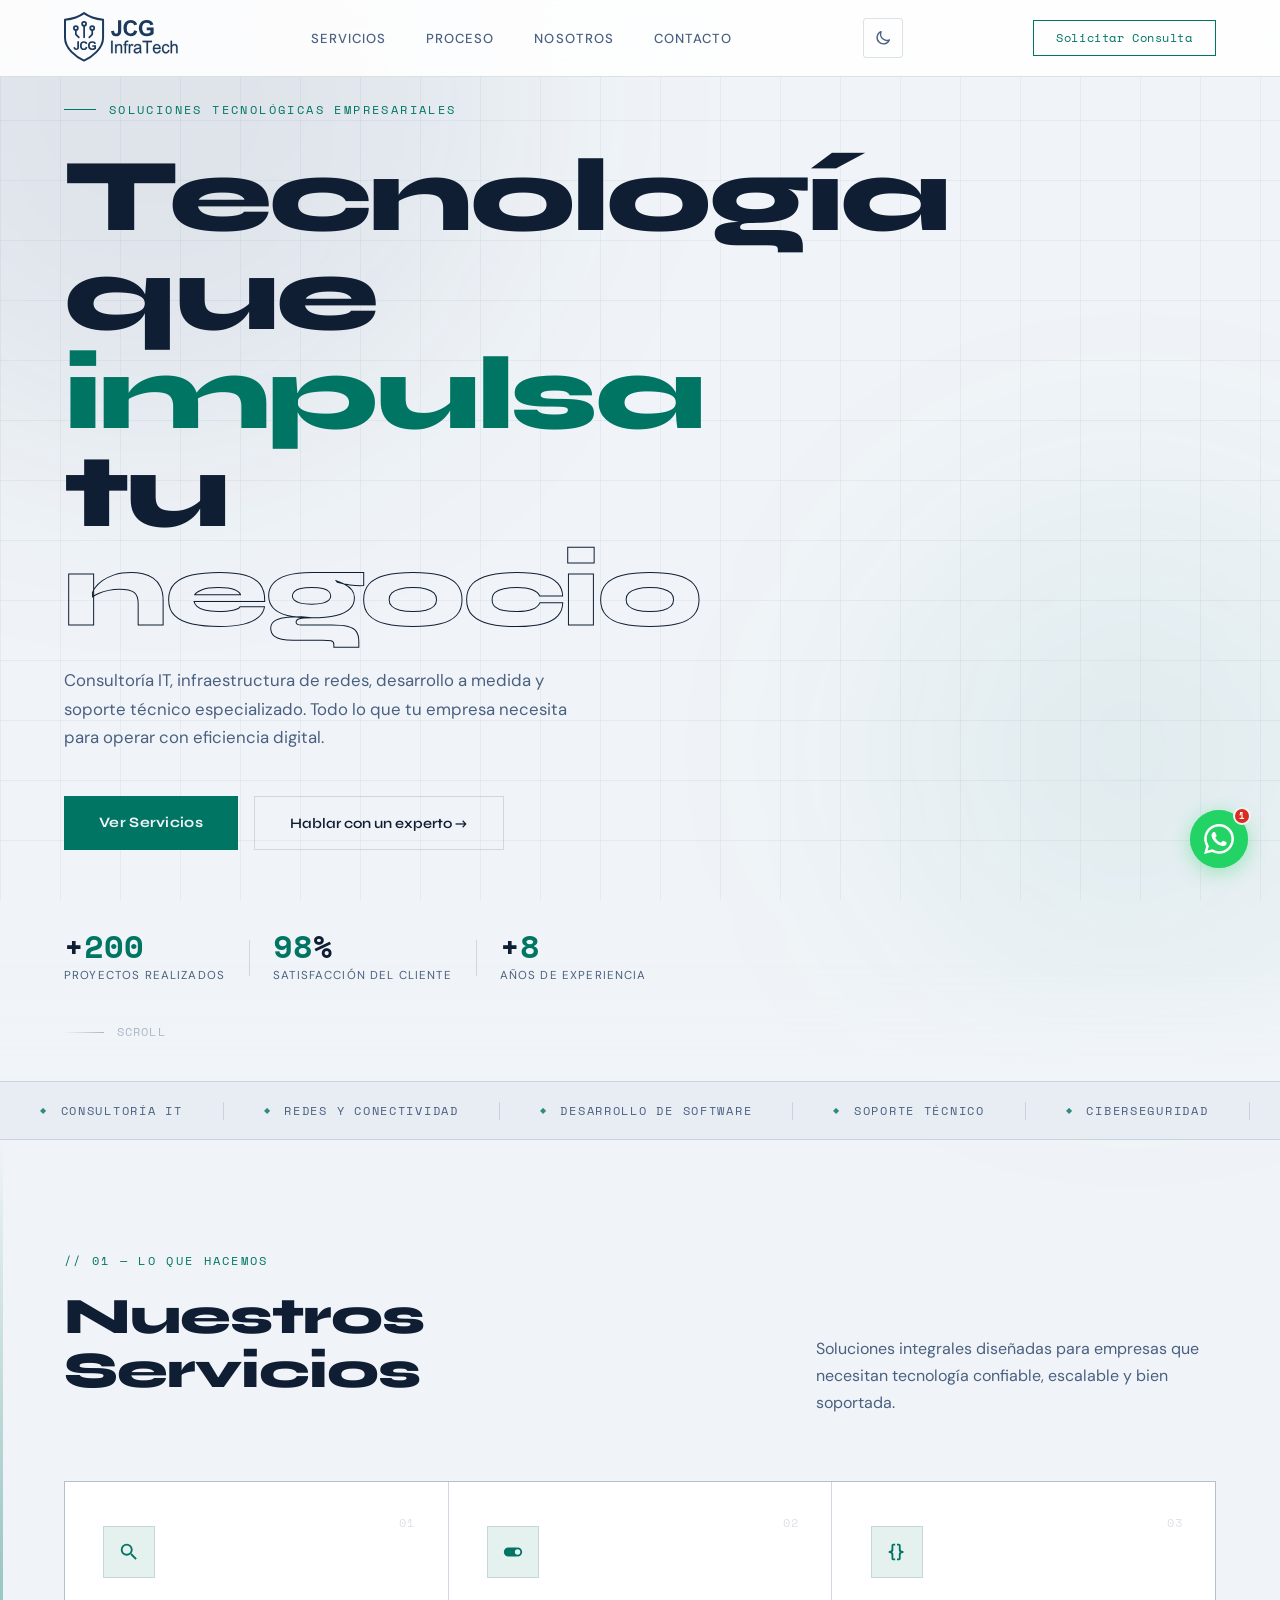
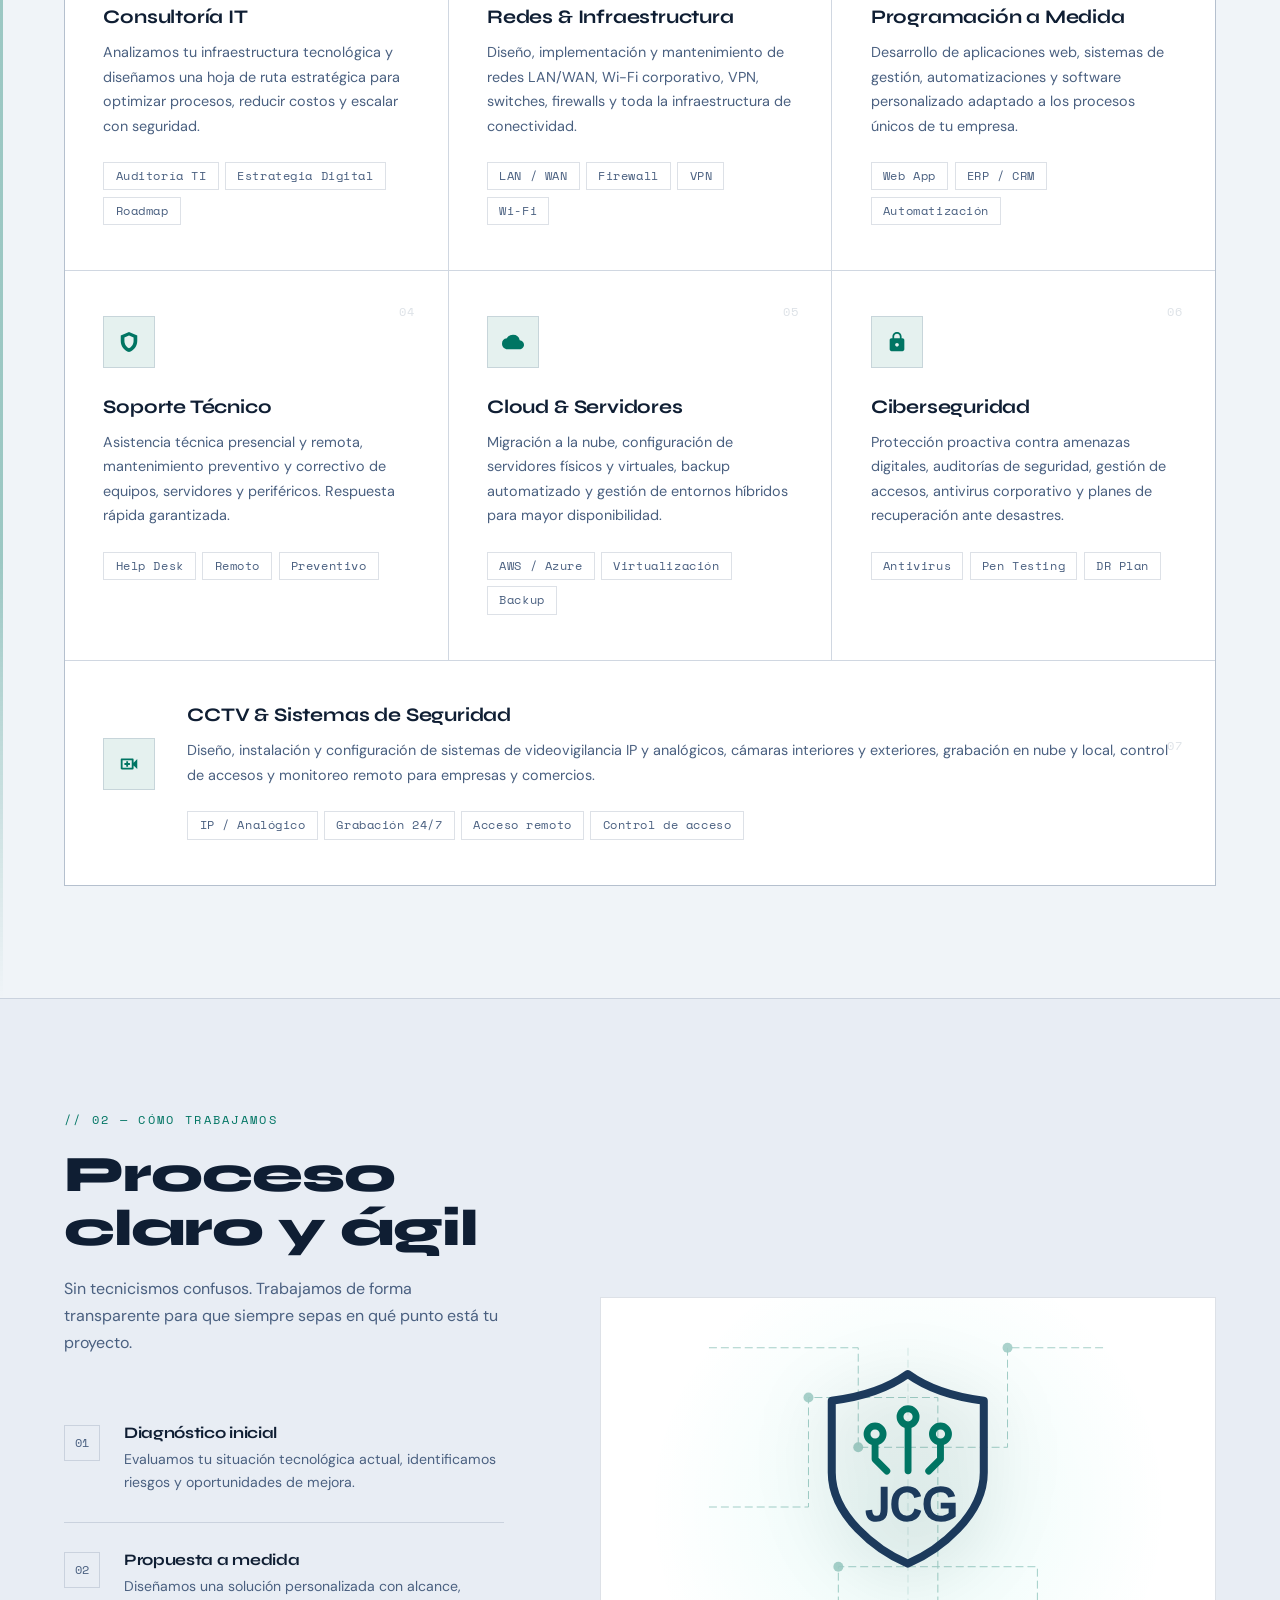
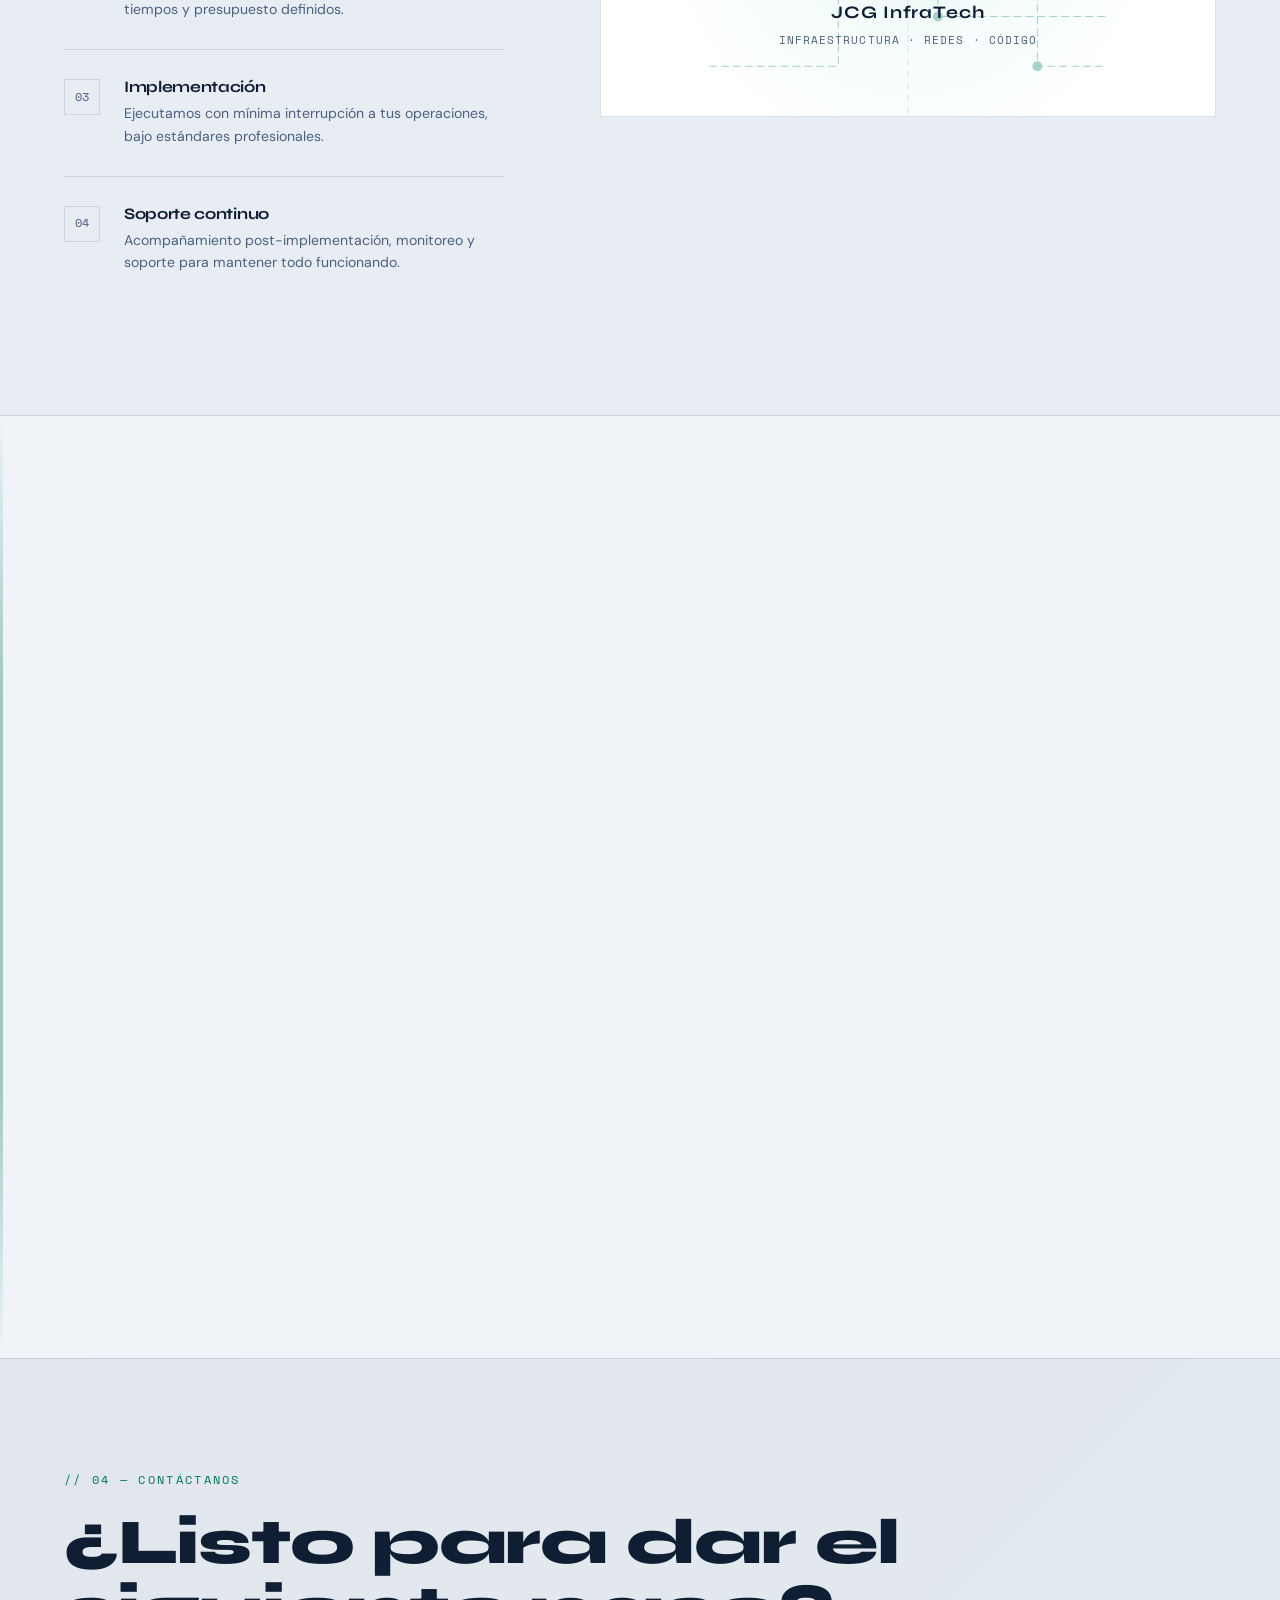
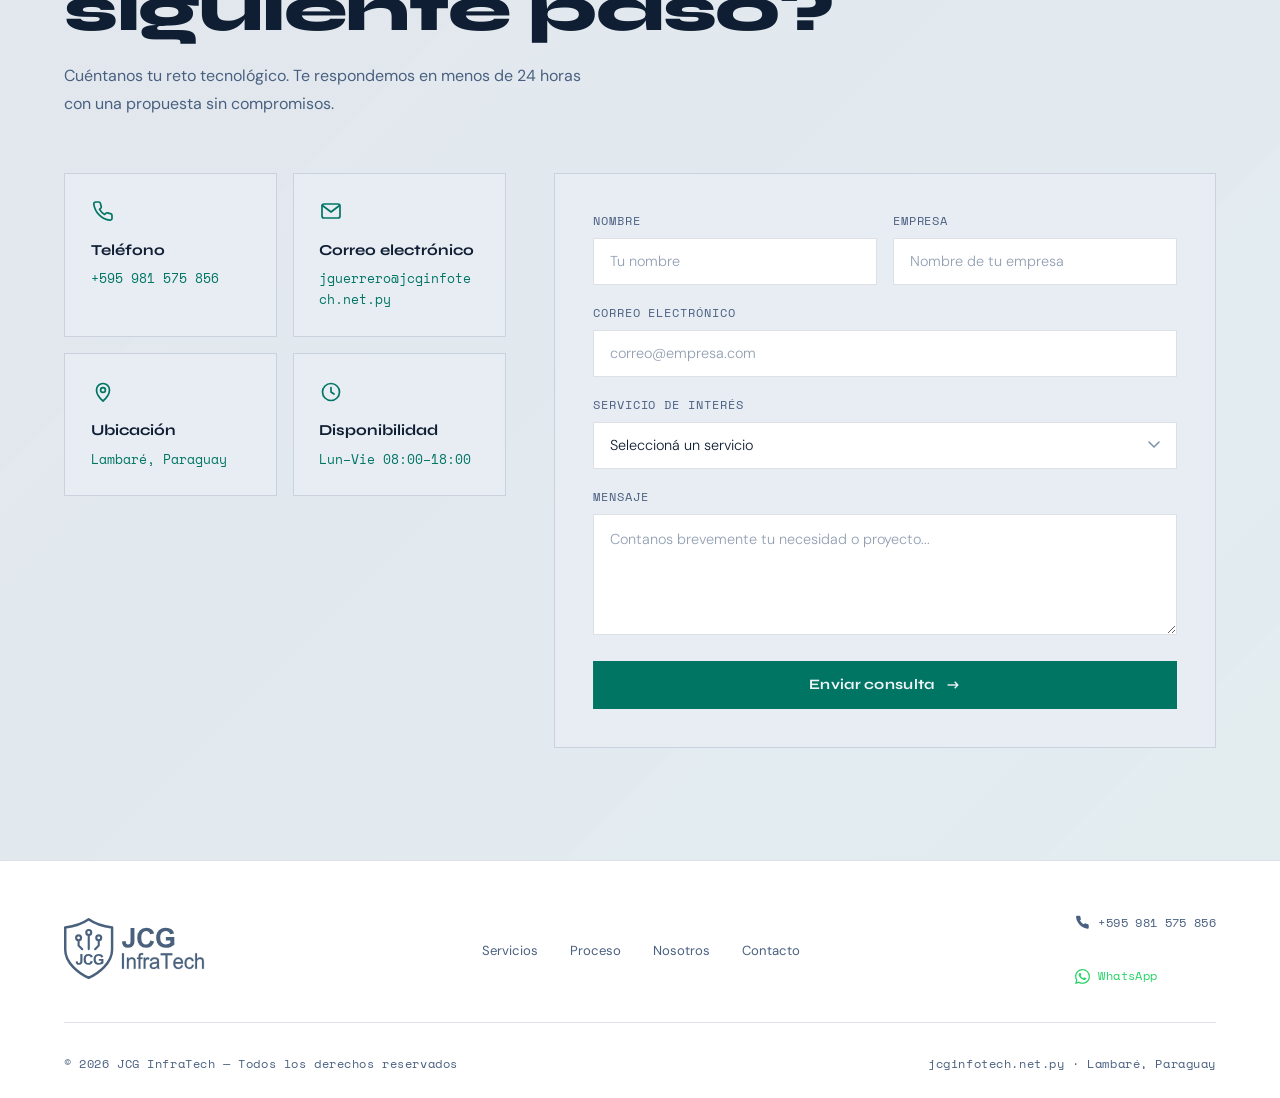
==== index.html @ b47215c8 "fix: caché de CSS/JS que dejaba íconos de contacto en negro tras el deploy - netlify.toml: CSS/JS co" ====
<!DOCTYPE html>
<html lang="es">
<head>
  <meta charset="UTF-8" />
  <meta name="viewport" content="width=device-width, initial-scale=1.0" />
  <meta name="description" content="JCG InfraTech — Consultoría IT, redes, programación y soporte técnico para empresas en Paraguay." />
  <meta name="theme-color" content="#0a1628" media="(prefers-color-scheme: dark)" />
  <meta name="theme-color" content="#f0f4f8" media="(prefers-color-scheme: light)" />
  <meta name="color-scheme" content="dark light" />

  <title>JCG InfraTech — Soluciones Tecnológicas</title>

  <!-- SEO -->
  <meta name="robots" content="index, follow" />
  <link rel="canonical" href="https://jcginfotech.net.py/" />

  <!-- Open Graph (Facebook, LinkedIn, WhatsApp) -->
  <meta property="og:type"         content="website" />
  <meta property="og:site_name"    content="JCG InfraTech" />
  <meta property="og:url"          content="https://jcginfotech.net.py/" />
  <meta property="og:title"        content="JCG InfraTech — Soluciones Tecnológicas" />
  <meta property="og:description"  content="Consultoría IT, redes, programación y soporte técnico para empresas en Paraguay." />
  <meta property="og:image"        content="https://jcginfotech.net.py/img/og-image.png?v=20261013" />
  <meta property="og:image:width"  content="1200" />
  <meta property="og:image:height" content="630" />
  <meta property="og:image:alt"    content="JCG InfraTech — Consultoría IT, redes y soporte técnico en Paraguay" />
  <meta property="og:locale"       content="es_PY" />

  <!-- Twitter Card -->
  <meta name="twitter:card"        content="summary_large_image" />
  <!-- twitter:site omitido — verificar handle real antes de agregar -->
  <meta name="twitter:title"       content="JCG InfraTech — Soluciones Tecnológicas" />
  <meta name="twitter:description" content="Consultoría IT, redes, programación y soporte técnico para empresas en Paraguay." />
  <meta name="twitter:image"       content="https://jcginfotech.net.py/img/og-image.png?v=20261013" />
  <meta name="twitter:image:alt"   content="JCG InfraTech — Consultoría IT, redes y soporte técnico en Paraguay" />

  <!-- Favicons -->
  <link rel="icon" href="img/favicon.ico?v=20261013" sizes="any" />
  <link rel="icon" type="image/png" sizes="32x32" href="img/favicon-32x32.png?v=20261013" />
  <link rel="icon" type="image/png" sizes="16x16" href="img/favicon-16x16.png?v=20261013" />
  <link rel="icon" type="image/svg+xml" href="img/favicon.svg?v=20261013" />
  <link rel="apple-touch-icon" sizes="180x180" href="img/apple-touch-icon.png?v=20261013" />
  <link rel="manifest" href="site.webmanifest?v=20261013" />

  <!-- JSON-LD Structured Data -->
  <script type="application/ld+json">
  {
    "@context": "https://schema.org",
    "@type": "LocalBusiness",
    "name": "JCG InfraTech",
    "description": "Consultoría IT, redes, programación y soporte técnico para empresas en Paraguay.",
    "url": "https://jcginfotech.net.py/",
    "logo": "https://jcginfotech.net.py/img/logo.png",
    "image": "https://jcginfotech.net.py/img/og-image.png?v=20261013",
    "telephone": "+595981575856",
    "email": "jguerrero@jcginfotech.net.py",
    "address": {
      "@type": "PostalAddress",
      "addressLocality": "Lambaré",
      "addressRegion": "Central",
      "addressCountry": "PY"
    },
    "openingHoursSpecification": {
      "@type": "OpeningHoursSpecification",
      "dayOfWeek": ["Monday","Tuesday","Wednesday","Thursday","Friday"],
      "opens": "08:00",
      "closes": "18:00"
    },
    "sameAs": [
      "https://wa.me/595981575856"
    ],
    "areaServed": {
      "@type": "Country",
      "name": "Paraguay"
    },
    "hasOfferCatalog": {
      "@type": "OfferCatalog",
      "name": "Servicios IT",
      "itemListElement": [
        {"@type": "Offer", "itemOffered": {"@type": "Service", "name": "Consultoría IT"}},
        {"@type": "Offer", "itemOffered": {"@type": "Service", "name": "Redes e Infraestructura"}},
        {"@type": "Offer", "itemOffered": {"@type": "Service", "name": "Programación a medida"}},
        {"@type": "Offer", "itemOffered": {"@type": "Service", "name": "Soporte técnico"}},
        {"@type": "Offer", "itemOffered": {"@type": "Service", "name": "Cloud y Servidores"}},
        {"@type": "Offer", "itemOffered": {"@type": "Service", "name": "Ciberseguridad"}}
      ]
    }
  }
  </script>

  <!-- Anti-flash: aplicar tema antes de renderizar -->
  <script>
    (function(){
      var d=document.documentElement,t=null;
      try{t=localStorage.getItem('jcg_theme');}catch(e){}
      d.setAttribute('data-theme',t||(window.matchMedia('(prefers-color-scheme: light)').matches?'light':'dark'));
      d.classList.add('js');
    })();
  </script>

  <!-- Google Analytics 4 -->
  <script async src="https://www.googletagmanager.com/gtag/js?id=G-E9TSNGM25P"></script>
  <script>
    window.dataLayer = window.dataLayer || [];
    function gtag(){dataLayer.push(arguments);}
    gtag('js', new Date());
    gtag('config', 'G-E9TSNGM25P');
  </script>

  <!-- Sitemap -->
  <link rel="sitemap" type="application/xml" href="/sitemap.xml" />

  <!-- Google Fonts -->
  <link rel="preconnect" href="https://fonts.googleapis.com" />
  <link rel="preconnect" href="https://fonts.gstatic.com" crossorigin />
  <!-- preload del stylesheet de fuentes para reducir render-blocking en mobile -->
  <link rel="preload" as="style"
        href="https://fonts.googleapis.com/css2?family=Space+Mono:wght@400;700&family=Syne:wght@400;600;700;800&family=DM+Sans:wght@300;400;500&display=swap" />
  <link href="https://fonts.googleapis.com/css2?family=Space+Mono:wght@400;700&family=Syne:wght@400;600;700;800&family=DM+Sans:wght@300;400;500&display=swap"
        rel="stylesheet" media="print" onload="this.media='all'" />
  <noscript>
    <link href="https://fonts.googleapis.com/css2?family=Space+Mono:wght@400;700&family=Syne:wght@400;600;700;800&family=DM+Sans:wght@300;400;500&display=swap" rel="stylesheet" />
  </noscript>

  <!-- Stylesheets (order matters) -->
  <link rel="stylesheet" href="css/variables.css?v=20261013" />
  <link rel="stylesheet" href="css/base.css?v=20261013" />
  <link rel="stylesheet" href="css/layout.css?v=20261013" />
  <link rel="stylesheet" href="css/nav.css?v=20261013" />
  <link rel="stylesheet" href="css/hero.css?v=20261013" />
  <link rel="stylesheet" href="css/sections.css?v=20261013" />
  <link rel="stylesheet" href="css/whatsapp.css?v=20261013" />
</head>
<body>

  <!-- Logo JCG InfraTech (sprite vectorial, hereda color del tema) -->
  <svg width="0" height="0" style="position:absolute" aria-hidden="true" focusable="false">
    <defs>
      <path id="jcg-shield" d="M23 70 Q105 60 155.5 23.5 Q206 60 288 70 L288 195 C288 270 211 330 155.5 354 C100 330 23 270 23 195 Z" fill="none" stroke="currentColor" stroke-width="14" stroke-linejoin="round"/>
      <g id="jcg-circuit" fill="none" stroke="currentColor" stroke-width="12" stroke-linecap="round" stroke-linejoin="round"><circle cx="156" cy="98" r="14"/><circle cx="98.5" cy="128" r="14"/><circle cx="212.5" cy="128" r="14"/><path d="M156 118 V192"/><path d="M98.5 148 V172 L119 192.5"/><path d="M212.5 148 V172 L192 192.5"/></g>
      <path id="jcg-inner" d="M108.32 220H120.39V257.98Q120.39 265.43 119.08 269.44Q117.32 274.68 112.7 277.85Q108.07 281.02 100.5 281.02Q91.62 281.02 86.83 276.05Q82.04 271.08 82 261.46L93.42 260.15Q93.62 265.31 94.93 267.44Q96.9 270.67 100.91 270.67Q104.96 270.67 106.64 268.36Q108.32 266.04 108.32 258.76ZM167.25 257.94 179 261.66Q176.3 271.49 170.02 276.26Q163.73 281.02 154.07 281.02Q142.12 281.02 134.43 272.86Q126.73 264.69 126.73 250.53Q126.73 235.55 134.47 227.26Q142.21 218.98 154.81 218.98Q165.82 218.98 172.7 225.48Q176.79 229.33 178.84 236.53L166.84 239.4Q165.78 234.73 162.4 232.03Q159.03 229.33 154.2 229.33Q147.53 229.33 143.37 234.12Q139.22 238.91 139.22 249.63Q139.22 261.01 143.31 265.84Q147.4 270.67 153.95 270.67Q158.78 270.67 162.26 267.6Q165.74 264.53 167.25 257.94ZM212.89 257.94V247.83H239V271.73Q235.19 275.42 227.97 278.22Q220.75 281.02 213.34 281.02Q203.92 281.02 196.93 277.07Q189.93 273.12 186.41 265.78Q182.89 258.43 182.89 249.8Q182.89 240.42 186.82 233.14Q190.75 225.85 198.32 221.96Q204.09 218.98 212.68 218.98Q223.86 218.98 230.14 223.66Q236.42 228.35 238.22 236.62L226.19 238.87Q224.92 234.45 221.42 231.89Q217.92 229.33 212.68 229.33Q204.74 229.33 200.06 234.37Q195.37 239.4 195.37 249.3Q195.37 259.99 200.12 265.33Q204.87 270.67 212.56 270.67Q216.37 270.67 220.19 269.17Q224.02 267.68 226.76 265.55V257.94Z" fill="currentColor"/>
      <g id="jcg-word" fill="currentColor"><path d="M392.25 73H414.38V142.63Q414.38 156.29 411.98 163.64Q408.75 173.25 400.28 179.06Q391.8 184.88 377.92 184.88Q361.63 184.88 352.85 175.76Q344.08 166.64 344 149.01L364.93 146.61Q365.31 156.06 367.71 159.96Q371.31 165.89 378.67 165.89Q386.09 165.89 389.17 161.65Q392.25 157.41 392.25 144.06ZM504.38 142.56 525.92 149.38Q520.96 167.39 509.45 176.13Q497.93 184.88 480.22 184.88Q458.31 184.88 444.2 169.91Q430.1 154.94 430.1 128.98Q430.1 101.51 444.28 86.32Q458.46 71.12 481.57 71.12Q501.75 71.12 514.36 83.05Q521.86 90.11 525.62 103.31L503.63 108.57Q501.68 100.01 495.49 95.06Q489.3 90.11 480.44 90.11Q468.21 90.11 460.6 98.89Q452.98 107.67 452.98 127.32Q452.98 148.18 460.49 157.04Q467.99 165.89 479.99 165.89Q488.85 165.89 495.23 160.26Q501.6 154.64 504.38 142.56ZM592.13 142.56V124.02H640V167.84Q633.02 174.6 619.78 179.74Q606.53 184.88 592.95 184.88Q575.7 184.88 562.86 177.64Q550.03 170.39 543.58 156.93Q537.13 143.46 537.13 127.62Q537.13 110.44 544.33 97.09Q551.53 83.73 565.42 76.6Q576 71.12 591.75 71.12Q612.24 71.12 623.76 79.72Q635.27 88.31 638.57 103.46L616.51 107.59Q614.19 99.49 607.77 94.8Q601.36 90.11 591.75 90.11Q577.2 90.11 568.61 99.34Q560.01 108.57 560.01 126.72Q560.01 146.31 568.72 156.1Q577.42 165.89 591.53 165.89Q598.51 165.89 605.52 163.15Q612.54 160.41 617.56 156.51V142.56Z"/><path d="M344 303V216.06H354.97V303ZM372.06 303V240.02H381.22V248.97Q387.84 238.6 400.34 238.6Q405.77 238.6 410.32 240.64Q414.88 242.69 417.14 246.01Q419.4 249.33 420.31 253.9Q420.87 256.86 420.87 264.27V303H410.69V264.69Q410.69 258.17 409.5 254.93Q408.32 251.7 405.29 249.77Q402.26 247.85 398.19 247.85Q391.69 247.85 386.96 252.18Q382.24 256.51 382.24 268.6V303ZM437.96 303V248.32H428.97V240.02H437.96V233.32Q437.96 226.97 439.04 223.89Q440.51 219.74 444.21 217.16Q447.92 214.58 454.59 214.58Q458.89 214.58 464.09 215.64L462.56 224.96Q459.4 224.36 456.57 224.36Q451.93 224.36 450.01 226.44Q448.08 228.51 448.08 234.21V240.02H459.79V248.32H448.08V303ZM466.65 303V240.02H475.81V249.57Q479.31 242.87 482.28 240.73Q485.25 238.6 488.82 238.6Q493.96 238.6 499.28 242.03L495.77 251.94Q492.04 249.63 488.31 249.63Q484.97 249.63 482.31 251.73Q479.65 253.84 478.52 257.57Q476.83 263.27 476.83 270.03V303ZM543.57 295.23Q537.92 300.27 532.69 302.35Q527.45 304.42 521.46 304.42Q511.56 304.42 506.24 299.35Q500.93 294.28 500.93 286.39Q500.93 281.77 502.94 277.94Q504.94 274.12 508.2 271.81Q511.45 269.49 515.52 268.31Q518.52 267.48 524.57 266.71Q536.9 265.16 542.72 263.03Q542.78 260.83 542.78 260.24Q542.78 253.72 539.9 251.05Q535.99 247.43 528.3 247.43Q521.12 247.43 517.7 250.07Q514.28 252.71 512.64 259.41L502.68 257.99Q504.04 251.29 507.15 247.16Q510.26 243.04 516.14 240.82Q522.02 238.6 529.77 238.6Q537.46 238.6 542.27 240.49Q547.08 242.39 549.34 245.27Q551.6 248.14 552.51 252.53Q553.02 255.26 553.02 262.38V276.61Q553.02 291.49 553.67 295.44Q554.32 299.38 556.24 303H545.61Q544.03 299.68 543.57 295.23ZM542.72 271.39Q537.18 273.76 526.1 275.42Q519.82 276.37 517.22 277.56Q514.62 278.74 513.2 281.03Q511.79 283.31 511.79 286.1Q511.79 290.37 514.87 293.21Q517.95 296.06 523.89 296.06Q529.77 296.06 534.35 293.36Q538.94 290.66 541.08 285.98Q542.72 282.36 542.72 275.3ZM590.24 303V226.32H562.93V216.06H628.65V226.32H601.21V303ZM678.76 282.72 689.28 284.08Q686.8 293.75 680.07 299.09Q673.34 304.42 662.87 304.42Q649.69 304.42 641.97 295.91Q634.25 287.4 634.25 272.04Q634.25 256.15 642.06 247.37Q649.86 238.6 662.31 238.6Q674.35 238.6 681.99 247.19Q689.62 255.79 689.62 271.39Q689.62 272.34 689.57 274.24H644.77Q645.34 284.62 650.37 290.13Q655.41 295.65 662.93 295.65Q668.53 295.65 672.49 292.56Q676.45 289.48 678.76 282.72ZM645.34 265.46H678.88Q678.2 257.51 675.03 253.54Q670.17 247.37 662.42 247.37Q655.41 247.37 650.63 252.29Q645.85 257.22 645.34 265.46ZM740.31 279.93 750.32 281.29Q748.68 292.15 741.92 298.29Q735.16 304.42 725.32 304.42Q712.99 304.42 705.5 295.97Q698 287.52 698 271.75Q698 261.55 701.23 253.9Q704.45 246.25 711.04 242.42Q717.63 238.6 725.38 238.6Q735.16 238.6 741.38 243.78Q747.61 248.97 749.36 258.52L739.46 260.12Q738.05 253.78 734.46 250.57Q730.86 247.37 725.77 247.37Q718.08 247.37 713.27 253.15Q708.47 258.94 708.47 271.45Q708.47 284.14 713.1 289.89Q717.74 295.65 725.21 295.65Q731.2 295.65 735.22 291.79Q739.23 287.94 740.31 279.93ZM758.08 303V216.06H768.26V247.25Q775.38 238.6 786.24 238.6Q792.92 238.6 797.84 241.35Q802.76 244.11 804.88 248.97Q807 253.84 807 263.09V303H796.82V263.09Q796.82 255.08 793.51 251.43Q790.2 247.79 784.15 247.79Q779.63 247.79 775.64 250.25Q771.65 252.71 769.95 256.92Q768.26 261.13 768.26 268.54V303Z" stroke="currentColor" stroke-width="1.2"/></g>
    </defs>
    <symbol id="jcg-logo" viewBox="8 8 810 362"><use href="#jcg-shield"/><use href="#jcg-circuit"/><use href="#jcg-inner"/><use href="#jcg-word"/></symbol>
  </svg>

  <!-- ── Background decorations ── -->
  <div class="grid-bg" aria-hidden="true"></div>
  <div class="orb orb-1" aria-hidden="true"></div>
  <div class="orb orb-2" aria-hidden="true"></div>

  <!-- ════════════════════════════════
       NAVIGATION
       ════════════════════════════════ -->
  <nav role="navigation" aria-label="Navegación principal">
    <a href="#hero" class="nav-logo" aria-label="JCG InfraTech — Inicio">
      <svg class="nav-logo__img" viewBox="8 8 810 362" role="img" aria-label="JCG InfraTech"><use href="#jcg-logo"/></svg>
    </a>

    <ul class="nav-links" id="nav-links">
      <li><a href="#servicios">Servicios</a></li>
      <li><a href="#proceso">Proceso</a></li>
      <li><a href="#nosotros">Nosotros</a></li>
      <li><a href="#contacto">Contacto</a></li>
    </ul>

    <!-- Mobile hamburger -->
    <button class="nav-toggle" aria-label="Abrir menú" aria-expanded="false" aria-controls="nav-links">
      <span></span>
      <span></span>
      <span></span>
    </button>

    <button class="theme-toggle" id="theme-toggle" type="button" aria-label="Cambiar tema">
      <svg class="theme-toggle__sun" viewBox="0 0 24 24" width="18" height="18" fill="none" stroke="currentColor" stroke-width="1.8" stroke-linecap="round" aria-hidden="true"><circle cx="12" cy="12" r="4.2"/><path d="M12 2.5v2.2M12 19.3v2.2M2.5 12h2.2M19.3 12h2.2M5.3 5.3l1.55 1.55M17.15 17.15l1.55 1.55M5.3 18.7l1.55-1.55M17.15 6.85l1.55-1.55"/></svg>
      <svg class="theme-toggle__moon" viewBox="0 0 24 24" width="18" height="18" fill="none" stroke="currentColor" stroke-width="1.8" stroke-linejoin="round" aria-hidden="true"><path d="M20.5 14.6A8.5 8.5 0 0 1 9.4 3.5a8.5 8.5 0 1 0 11.1 11.1Z"/></svg>
    </button>

    <a href="#contacto" class="nav-cta">Solicitar Consulta</a>
  </nav>

  <!-- ════════════════════════════════
       HERO
       ════════════════════════════════ -->
  <section id="hero" aria-labelledby="hero-heading">
    <p class="hero-tag">Soluciones tecnológicas empresariales</p>

    <h1 id="hero-heading" class="hero-title">
      Tecnología que<br>
      <em>impulsa</em> tu<br>
      <span class="outline">negocio</span>
    </h1>

    <p class="hero-desc">
      Consultoría IT, infraestructura de redes, desarrollo a medida y soporte técnico
      especializado. Todo lo que tu empresa necesita para operar con eficiencia digital.
    </p>

    <div class="hero-actions">
      <a href="#servicios" class="btn-primary">Ver Servicios</a>
      <a href="#contacto" class="btn-secondary">Hablar con un experto →</a>
    </div>

    <div class="hero-stats" aria-label="Estadísticas de la empresa">
      <div class="stat-item">
        <div class="stat-num">+<span>200</span></div>
        <div class="stat-label">Proyectos realizados</div>
      </div>
      <div class="stat-item">
        <div class="stat-num"><span>98</span>%</div>
        <div class="stat-label">Satisfacción del cliente</div>
      </div>
      <div class="stat-item">
        <div class="stat-num">+<span>8</span></div>
        <div class="stat-label">Años de experiencia</div>
      </div>
    </div>

    <div class="hero-scroll" aria-hidden="true">
      <div class="scroll-line"></div>
      SCROLL
    </div>
  </section>

  <!-- ════════════════════════════════
       MARQUEE — Servicios highlight
       ════════════════════════════════ -->
  <div class="marquee-wrap" aria-hidden="true">
    <div class="marquee-track">
      <span class="marquee-item">Consultoría IT</span>
      <span class="marquee-item">Redes y conectividad</span>
      <span class="marquee-item">Desarrollo de software</span>
      <span class="marquee-item">Soporte técnico</span>
      <span class="marquee-item">Ciberseguridad</span>
      <span class="marquee-item">Cloud computing</span>
      <span class="marquee-item">Mantenimiento preventivo</span>
      <span class="marquee-item">Infraestructura TI</span>
      <span class="marquee-item">CCTV &amp; Seguridad</span>
      <!-- Duplicate for seamless loop -->
      <span class="marquee-item">Consultoría IT</span>
      <span class="marquee-item">Redes y conectividad</span>
      <span class="marquee-item">Desarrollo de software</span>
      <span class="marquee-item">Soporte técnico</span>
      <span class="marquee-item">Ciberseguridad</span>
      <span class="marquee-item">Cloud computing</span>
      <span class="marquee-item">Mantenimiento preventivo</span>
      <span class="marquee-item">Infraestructura TI</span>
      <span class="marquee-item">CCTV &amp; Seguridad</span>
    </div>
  </div>

  <!-- ════════════════════════════════
       SERVICIOS
       ════════════════════════════════ -->
  <section id="servicios" aria-labelledby="servicios-heading">
    <div class="header-row fade-up">
      <div>
        <p class="section-tag">// 01 — Lo que hacemos</p>
        <h2 id="servicios-heading" class="section-title">Nuestros<br>Servicios</h2>
      </div>
      <p class="section-sub">
        Soluciones integrales diseñadas para empresas que necesitan tecnología
        confiable, escalable y bien soportada.
      </p>
    </div>

    <div class="services-grid">

      <article class="service-card fade-up">
        <span class="service-num" aria-hidden="true">01</span>
        <div class="service-icon" aria-hidden="true"><svg viewBox="0 0 24 24" fill="currentColor" width="22" height="22" class="svc-svg"><path d="M9.5 3A6.5 6.5 0 0 1 16 9.5c0 1.61-.59 3.09-1.56 4.23l.27.27h.79l5 5-1.5 1.5-5-5v-.79l-.27-.27A6.516 6.516 0 0 1 9.5 16 6.5 6.5 0 0 1 3 9.5 6.5 6.5 0 0 1 9.5 3m0 2C7 5 5 7 5 9.5S7 14 9.5 14 14 12 14 9.5 12 5 9.5 5Z"/></svg></div>
        <h3 class="service-title">Consultoría IT</h3>
        <p class="service-desc">
          Analizamos tu infraestructura tecnológica y diseñamos una hoja de ruta estratégica
          para optimizar procesos, reducir costos y escalar con seguridad.
        </p>
        <div class="service-tags">
          <span class="tag">Auditoría TI</span>
          <span class="tag">Estrategia Digital</span>
          <span class="tag">Roadmap</span>
        </div>
      </article>

      <article class="service-card fade-up">
        <span class="service-num" aria-hidden="true">02</span>
        <div class="service-icon" aria-hidden="true"><svg viewBox="0 0 24 24" fill="currentColor" width="22" height="22" class="svc-svg"><path d="M17 7H7a5 5 0 0 0-5 5 5 5 0 0 0 5 5h10a5 5 0 0 0 5-5 5 5 0 0 0-5-5m0 8a3 3 0 0 1-3-3 3 3 0 0 1 3-3 3 3 0 0 1 3 3 3 3 0 0 1-3 3Z"/></svg></div>
        <h3 class="service-title">Redes &amp; Infraestructura</h3>
        <p class="service-desc">
          Diseño, implementación y mantenimiento de redes LAN/WAN, Wi-Fi corporativo,
          VPN, switches, firewalls y toda la infraestructura de conectividad.
        </p>
        <div class="service-tags">
          <span class="tag">LAN / WAN</span>
          <span class="tag">Firewall</span>
          <span class="tag">VPN</span>
          <span class="tag">Wi-Fi</span>
        </div>
      </article>

      <article class="service-card fade-up">
        <span class="service-num" aria-hidden="true">03</span>
        <div class="service-icon" aria-hidden="true"><svg viewBox="0 0 24 24" fill="currentColor" width="22" height="22" class="svc-svg"><path d="M8 3a2 2 0 0 0-2 2v4a2 2 0 0 1-2 2H3v2h1a2 2 0 0 1 2 2v4a2 2 0 0 0 2 2h2v-2H8v-5a2 2 0 0 0-2-2 2 2 0 0 0 2-2V5h2V3H8m6 0a2 2 0 0 1 2 2v4a2 2 0 0 0 2 2h1v2h-1a2 2 0 0 0-2 2v4a2 2 0 0 1-2 2h-2v-2h2v-5a2 2 0 0 1 2-2 2 2 0 0 1-2-2V5h-2V3h2Z"/></svg></div>
        <h3 class="service-title">Programación a Medida</h3>
        <p class="service-desc">
          Desarrollo de aplicaciones web, sistemas de gestión, automatizaciones y software
          personalizado adaptado a los procesos únicos de tu empresa.
        </p>
        <div class="service-tags">
          <span class="tag">Web App</span>
          <span class="tag">ERP / CRM</span>
          <span class="tag">Automatización</span>
        </div>
      </article>

      <article class="service-card fade-up">
        <span class="service-num" aria-hidden="true">04</span>
        <div class="service-icon" aria-hidden="true"><svg viewBox="0 0 24 24" fill="currentColor" width="22" height="22" class="svc-svg"><path d="M12 1L3 5v6c0 5.55 3.84 10.74 9 12 5.16-1.26 9-6.45 9-12V5l-9-4zm0 4 5 2.18V11c0 3.5-2.33 6.79-5 7.93-2.67-1.14-5-4.43-5-7.93V7.18L12 5z"/></svg></div>
        <h3 class="service-title">Soporte Técnico</h3>
        <p class="service-desc">
          Asistencia técnica presencial y remota, mantenimiento preventivo y correctivo
          de equipos, servidores y periféricos. Respuesta rápida garantizada.
        </p>
        <div class="service-tags">
          <span class="tag">Help Desk</span>
          <span class="tag">Remoto</span>
          <span class="tag">Preventivo</span>
        </div>
      </article>

      <article class="service-card fade-up">
        <span class="service-num" aria-hidden="true">05</span>
        <div class="service-icon" aria-hidden="true"><svg viewBox="0 0 24 24" fill="currentColor" width="22" height="22" class="svc-svg"><path d="M19.35 10.04A7.49 7.49 0 0 0 12 4C9.11 4 6.6 5.64 5.35 8.04A5.994 5.994 0 0 0 0 14c0 3.31 2.69 6 6 6h13c2.76 0 5-2.24 5-5 0-2.64-2.05-4.78-4.65-4.96z"/></svg></div>
        <h3 class="service-title">Cloud &amp; Servidores</h3>
        <p class="service-desc">
          Migración a la nube, configuración de servidores físicos y virtuales, backup
          automatizado y gestión de entornos híbridos para mayor disponibilidad.
        </p>
        <div class="service-tags">
          <span class="tag">AWS / Azure</span>
          <span class="tag">Virtualización</span>
          <span class="tag">Backup</span>
        </div>
      </article>

      <article class="service-card fade-up">
        <span class="service-num" aria-hidden="true">06</span>
        <div class="service-icon" aria-hidden="true"><svg viewBox="0 0 24 24" fill="currentColor" width="22" height="22" class="svc-svg"><path d="M18 8h-1V6c0-2.76-2.24-5-5-5S7 3.24 7 6v2H6c-1.1 0-2 .9-2 2v10c0 1.1.9 2 2 2h12c1.1 0 2-.9 2-2V10c0-1.1-.9-2-2-2zm-6 9c-1.1 0-2-.9-2-2s.9-2 2-2 2 .9 2 2-.9 2-2 2zm3.1-9H8.9V6c0-1.71 1.39-3.1 3.1-3.1 1.71 0 3.1 1.39 3.1 3.1v2z"/></svg></div>
        <h3 class="service-title">Ciberseguridad</h3>
        <p class="service-desc">
          Protección proactiva contra amenazas digitales, auditorías de seguridad, gestión
          de accesos, antivirus corporativo y planes de recuperación ante desastres.
        </p>
        <div class="service-tags">
          <span class="tag">Antivirus</span>
          <span class="tag">Pen Testing</span>
          <span class="tag">DR Plan</span>
        </div>
      </article>

      <article class="service-card service-card--featured fade-up">
        <span class="service-num" aria-hidden="true">07</span>
        <div class="service-icon" aria-hidden="true">
          <svg viewBox="0 0 24 24" fill="currentColor" width="22" height="22" class="svc-svg">
            <path d="M17 10.5V7c0-.55-.45-1-1-1H4c-.55 0-1 .45-1 1v10c0 .55.45 1 1 1h12c.55 0 1-.45 1-1v-3.5l4 4v-11l-4 4zM15 16H5V8h10v8zm-6-1h2v-2h2v-2h-2V9h-2v2H7v2h2z"/>
          </svg>
        </div>
        <h3 class="service-title">CCTV &amp; Sistemas de Seguridad</h3>
        <p class="service-desc">
          Diseño, instalación y configuración de sistemas de videovigilancia IP y analógicos,
          cámaras interiores y exteriores, grabación en nube y local, control de accesos
          y monitoreo remoto para empresas y comercios.
        </p>
        <div class="service-tags">
          <span class="tag">IP / Analógico</span>
          <span class="tag">Grabación 24/7</span>
          <span class="tag">Acceso remoto</span>
          <span class="tag">Control de acceso</span>
        </div>
      </article>

    </div>
  </section>

  <!-- ════════════════════════════════
       PROCESO
       ════════════════════════════════ -->
  <section id="proceso" aria-labelledby="proceso-heading">
    <div class="inner">

      <div>
        <p class="section-tag fade-up">// 02 — Cómo trabajamos</p>
        <h2 id="proceso-heading" class="section-title fade-up">Proceso<br>claro y ágil</h2>
        <p class="section-sub section-sub--spaced fade-up">
          Sin tecnicismos confusos. Trabajamos de forma transparente para que siempre
          sepas en qué punto está tu proyecto.
        </p>

        <ol class="process-steps" aria-label="Pasos del proceso de trabajo">
          <li class="step fade-up">
            <div class="step-num" aria-hidden="true">01</div>
            <div class="step-content">
              <h3 class="step-title">Diagnóstico inicial</h3>
              <p class="step-desc">Evaluamos tu situación tecnológica actual, identificamos riesgos y oportunidades de mejora.</p>
            </div>
          </li>
          <li class="step fade-up">
            <div class="step-num" aria-hidden="true">02</div>
            <div class="step-content">
              <h3 class="step-title">Propuesta a medida</h3>
              <p class="step-desc">Diseñamos una solución personalizada con alcance, tiempos y presupuesto definidos.</p>
            </div>
          </li>
          <li class="step fade-up">
            <div class="step-num" aria-hidden="true">03</div>
            <div class="step-content">
              <h3 class="step-title">Implementación</h3>
              <p class="step-desc">Ejecutamos con mínima interrupción a tus operaciones, bajo estándares profesionales.</p>
            </div>
          </li>
          <li class="step fade-up">
            <div class="step-num" aria-hidden="true">04</div>
            <div class="step-content">
              <h3 class="step-title">Soporte continuo</h3>
              <p class="step-desc">Acompañamiento post-implementación, monitoreo y soporte para mantener todo funcionando.</p>
            </div>
          </li>
        </ol>
      </div>

      <!-- Circuit visual — logo como fondo con circuito animado -->
      <div class="process-visual fade-up" aria-hidden="true">
        <svg class="circuit-svg" viewBox="0 0 500 420" xmlns="http://www.w3.org/2000/svg">
          <path class="circuit-path" d="M50,50 H200 V150 H350 V50 H450" style="animation-delay:0s"/>
          <path class="circuit-path" d="M50,210 H150 V100 H280 V320 H450" style="animation-delay:-2s"/>
          <path class="circuit-path" d="M50,370 H180 V270 H380 V370 H450" style="animation-delay:-4s"/>
          <path class="circuit-path" d="M250,50 V420" style="animation-delay:-1s; opacity:0.4"/>
          <circle cx="200" cy="150" r="5" fill="var(--color-cyan)" opacity="0.9"/>
          <circle cx="350" cy="50"  r="5" fill="var(--color-cyan)" opacity="0.9"/>
          <circle cx="150" cy="100" r="5" fill="var(--color-cyan)" opacity="0.9"/>
          <circle cx="280" cy="320" r="5" fill="var(--color-cyan)" opacity="0.9"/>
          <circle cx="180" cy="270" r="5" fill="var(--color-cyan)" opacity="0.9"/>
          <circle cx="380" cy="370" r="5" fill="var(--color-cyan)" opacity="0.9"/>
        </svg>
        <div class="center-badge">
          <svg class="pv-mark" viewBox="6 6 299 366">
            <use href="#jcg-shield" class="pv-shield"/>
            <g class="pv-circuit" fill="none" stroke="currentColor" stroke-width="12" stroke-linecap="round" stroke-linejoin="round">
              <path pathLength="1" d="M156 118 V192"/>
              <path pathLength="1" d="M98.5 148 V172 L119 192.5"/>
              <path pathLength="1" d="M212.5 148 V172 L192 192.5"/>
              <circle pathLength="1" cx="156" cy="98" r="14"/>
              <circle pathLength="1" cx="98.5" cy="128" r="14"/>
              <circle pathLength="1" cx="212.5" cy="128" r="14"/>
            </g>
            <use href="#jcg-inner"/>
          </svg>
          <div class="center-badge-label">JCG InfraTech</div>
          <div class="center-badge-sub">Infraestructura · Redes · Código</div>
        </div>
      </div>

    </div>
  </section>

  <!-- ════════════════════════════════
       NOSOTROS / TESTIMONIOS
       ════════════════════════════════ -->
  <section id="nosotros" aria-labelledby="nosotros-heading">
    <div class="testimonios-header fade-up">
      <p class="section-tag">// 03 — Quiénes somos</p>
      <h2 id="nosotros-heading" class="section-title">Especialistas con<br>visión de negocio</h2>
      <p class="section-sub">
        En JCG InfraTech combinamos experiencia técnica profunda con comprensión del entorno
        empresarial. No solo resolvemos problemas, los anticipamos.
      </p>
    </div>

    <div class="testimonios-grid" aria-label="Testimonios de clientes">

      <blockquote class="testi-card fade-up">
        <div class="testi-client-logo">
          <img src="img/clients/ioa.svg" alt="IOA Instituto de Odontología Avanzada" />
        </div>
        <p class="testi-quote" aria-hidden="true">"</p>
        <p class="testi-text">
          JCG InfraTech realizó la asesoría y verificación de toda nuestra red de datos,
          incluyendo puntos de red, cámaras y accesos. Trabajo profesional, puntual y
          con excelente soporte posterior.
        </p>
        <footer class="testi-author">
          <div class="testi-avatar" aria-hidden="true">IOA</div>
          <div>
            <cite class="testi-name">Instituto de Odontología Avanzada</cite>
            <p class="testi-role">Redes · Asesoría · Asunción, Paraguay</p>
          </div>
        </footer>
      </blockquote>

      <blockquote class="testi-card fade-up">
        <div class="testi-client-logo">
          <img src="img/clients/trespilares.svg" alt="3 Pilares Arquitectura" />
        </div>
        <p class="testi-quote" aria-hidden="true">"</p>
        <p class="testi-text">
          Contamos con JCG para el soporte técnico y mantenimiento de nuestra
          infraestructura IT. Respuesta rápida, trato profesional y soluciones
          concretas en cada intervención.
        </p>
        <footer class="testi-author">
          <div class="testi-avatar" aria-hidden="true">3P</div>
          <div>
            <cite class="testi-name">3 Pilares Arquitectura</cite>
            <p class="testi-role">Soporte técnico · Infraestructura IT · Asunción, Paraguay</p>
          </div>
        </footer>
      </blockquote>

      <blockquote class="testi-card fade-up">
        <div class="testi-client-logo">
          <img src="img/clients/paseolagaleria.svg" alt="Paseo La Galería" />
        </div>
        <p class="testi-quote" aria-hidden="true">"</p>
        <p class="testi-text">
          Soporte técnico integral, diseño de infraestructura de redes, configuraciones de servidores, Azure, Fortinet. Trabajo profesional, con soluciones integrales y con documentación completa.
        </p>
        <footer class="testi-author">
          <div class="testi-avatar" aria-hidden="true">PLG</div>
          <div>
            <cite class="testi-name">Paseo La Galería</cite>
            <p class="testi-role">Servicio Integral IT · Centro Comercial · Asunción, Paraguay</p>
          </div>
        </footer>
      </blockquote>

    </div>

  </section>

  <!-- ════════════════════════════════
       CONTACTO
       ════════════════════════════════ -->
  <section id="contacto" aria-labelledby="contacto-heading">
    <div class="contacto-header fade-up">
      <p class="section-tag">// 04 — Contáctanos</p>
      <h2 id="contacto-heading" class="section-title">¿Listo para dar el<br>siguiente paso?</h2>
      <p class="section-sub">
        Cuéntanos tu reto tecnológico. Te respondemos en menos de 24 horas con una propuesta sin compromisos.
      </p>
    </div>

    <div class="contacto-layout">

      <!-- Info cards -->
      <div class="contact-info fade-up" aria-label="Información de contacto">
        <a class="contact-card contact-card--link" href="tel:+595981575856">
          <svg class="contact-card-icon" viewBox="0 0 24 24" width="24" height="24" fill="none" stroke="currentColor" stroke-width="1.7" stroke-linecap="round" stroke-linejoin="round" aria-hidden="true"><path d="M21 16.4v2.9a1.9 1.9 0 0 1-2.1 1.9A18.8 18.8 0 0 1 2.8 5.1 1.9 1.9 0 0 1 4.7 3h2.9a1.9 1.9 0 0 1 1.9 1.6c.1.9.4 1.8.7 2.6a1.9 1.9 0 0 1-.4 2L8.5 10.4a15.2 15.2 0 0 0 5.1 5.1l1.2-1.2a1.9 1.9 0 0 1 2-.4c.8.3 1.7.6 2.6.7a1.9 1.9 0 0 1 1.6 1.8Z"/></svg>
          <div class="contact-card-title">Teléfono</div>
          <div class="contact-card-value">+595 981 575 856</div>
        </a>
        <a class="contact-card contact-card--link" href="mailto:jguerrero@jcginfotech.net.py">
          <svg class="contact-card-icon" viewBox="0 0 24 24" width="24" height="24" fill="none" stroke="currentColor" stroke-width="1.7" stroke-linecap="round" stroke-linejoin="round" aria-hidden="true"><rect x="3" y="5" width="18" height="14" rx="2"/><path d="m3.5 6.5 8.5 6.5 8.5-6.5"/></svg>
          <div class="contact-card-title">Correo electrónico</div>
          <div class="contact-card-value">jguerrero@jcginfotech.net.py</div>
        </a>
        <div class="contact-card">
          <svg class="contact-card-icon" viewBox="0 0 24 24" width="24" height="24" fill="none" stroke="currentColor" stroke-width="1.7" stroke-linecap="round" stroke-linejoin="round" aria-hidden="true"><path d="M12 21s-6.5-5.6-6.5-11a6.5 6.5 0 0 1 13 0c0 5.4-6.5 11-6.5 11Z"/><circle cx="12" cy="10" r="2.4"/></svg>
          <div class="contact-card-title">Ubicación</div>
          <div class="contact-card-value">Lambaré, Paraguay</div>
        </div>
        <div class="contact-card">
          <svg class="contact-card-icon" viewBox="0 0 24 24" width="24" height="24" fill="none" stroke="currentColor" stroke-width="1.7" stroke-linecap="round" stroke-linejoin="round" aria-hidden="true"><circle cx="12" cy="12" r="8.5"/><path d="M12 7.5V12l3 2"/></svg>
          <div class="contact-card-title">Disponibilidad</div>
          <div class="contact-card-value">Lun–Vie 08:00–18:00</div>
        </div>
      </div>

      <!-- Formspree contact form -->
      <form
        class="contact-form fade-up"
        action="https://formspree.io/f/xreneqdl"
        method="POST"
        aria-label="Formulario de contacto"
        id="contact-form"
      >
        <div class="form-row">
          <div class="form-group">
            <label for="nombre" class="form-label">Nombre</label>
            <input
              type="text"
              id="nombre"
              name="nombre"
              class="form-input"
              placeholder="Tu nombre"
              required
              autocomplete="name"
              inputmode="text"
            />
          </div>
          <div class="form-group">
            <label for="empresa" class="form-label">Empresa</label>
            <input
              type="text"
              id="empresa"
              name="empresa"
              class="form-input"
              placeholder="Nombre de tu empresa"
              autocomplete="organization"
              inputmode="text"
            />
          </div>
        </div>

        <div class="form-group">
          <label for="email" class="form-label">Correo electrónico</label>
          <input
            type="email"
            id="email"
            name="email"
            class="form-input"
            placeholder="correo@empresa.com"
            required
            autocomplete="email"
            inputmode="email"
          />
        </div>

        <div class="form-group">
          <label for="servicio" class="form-label">Servicio de interés</label>
          <select id="servicio" name="servicio" class="form-input form-select">
            <option value="" disabled selected>Seleccioná un servicio</option>
            <option value="consultoria">Consultoría IT</option>
            <option value="redes">Redes &amp; Infraestructura</option>
            <option value="desarrollo">Programación a medida</option>
            <option value="soporte">Soporte técnico</option>
            <option value="cloud">Cloud &amp; Servidores</option>
            <option value="seguridad">Ciberseguridad</option>
            <option value="cctv">CCTV &amp; Sistemas de Seguridad</option>
            <option value="otro">Otro</option>
          </select>
        </div>

        <div class="form-group">
          <label for="mensaje" class="form-label">Mensaje</label>
          <textarea
            id="mensaje"
            name="mensaje"
            class="form-input form-textarea"
            placeholder="Contanos brevemente tu necesidad o proyecto..."
            rows="4"
            required
            inputmode="text"
          ></textarea>
        </div>

        <!-- Honeypot anti-spam (oculto) -->
        <input type="text" name="_gotcha" style="display:none" tabindex="-1" autocomplete="off" aria-hidden="true" />
        <!-- Redirect después del envío -->
        <input type="hidden" name="_next" value="https://jcginfotech.net.py/?enviado=1" />

        <button type="submit" class="form-submit">
          <span class="form-submit__text">Enviar consulta</span>
          <span class="form-submit__arrow" aria-hidden="true">→</span>
        </button>

        <!-- Mensajes de estado -->
        <p class="form-success" role="alert" aria-live="polite" hidden>
          ¡Mensaje enviado! Te contactamos en menos de 24 horas.
        </p>
        <p class="form-error" role="alert" aria-live="polite" hidden>
          No pudimos enviar tu mensaje. Revisá tu conexión e intentá de nuevo, o escribinos por WhatsApp al +595 981 575 856.
        </p>
      </form>

    </div>
  </section>

  <!-- ════════════════════════════════
       FOOTER
       ════════════════════════════════ -->
  <footer role="contentinfo">

    <!-- ── Fila superior: logo + nav + CTA ── -->
    <div class="footer-top">

      <a href="#hero" class="footer-logo" aria-label="JCG InfraTech — Volver al inicio">
        <svg class="footer-logo__img" viewBox="8 8 810 362" role="img" aria-label="JCG InfraTech"><use href="#jcg-logo"/></svg>
      </a>

      <ul class="footer-links" aria-label="Navegación del pie de página">
        <li><a href="#servicios">Servicios</a></li>
        <li><a href="#proceso">Proceso</a></li>
        <li><a href="#nosotros">Nosotros</a></li>
        <li><a href="#contacto">Contacto</a></li>
      </ul>

      <!-- CTA contacto directo -->
      <div class="footer-cta" aria-label="Contacto rápido">
        <a href="tel:+595981575856" class="footer-cta-item">
          <svg viewBox="0 0 24 24" fill="currentColor" width="15" height="15" aria-hidden="true"><path d="M22 16.92v3a2 2 0 0 1-2.18 2 19.79 19.79 0 0 1-8.63-3.07A19.5 19.5 0 0 1 4.69 12a19.79 19.79 0 0 1-3.07-8.67A2 2 0 0 1 3.6 1.27h3a2 2 0 0 1 2 1.72 12.84 12.84 0 0 0 .7 2.81 2 2 0 0 1-.45 2.11L7.91 8.91a16 16 0 0 0 6 6l.91-.91a2 2 0 0 1 2.11-.45 12.84 12.84 0 0 0 2.81.7A2 2 0 0 1 21.73 16l.27.92z"/></svg>
          +595 981 575 856
        </a>
        <a href="https://wa.me/595981575856?text=Hola%2C%20me%20interesa%20conocer%20m%C3%A1s%20sobre%20sus%20servicios%20de%20IT" target="_blank" rel="noopener noreferrer" class="footer-cta-item footer-cta-wa">
          <svg viewBox="0 0 24 24" fill="currentColor" width="15" height="15" aria-hidden="true"><path d="M17.472 14.382c-.297-.149-1.758-.867-2.03-.967-.273-.099-.471-.148-.67.15-.197.297-.767.966-.94 1.164-.173.199-.347.223-.644.075-.297-.15-1.255-.463-2.39-1.475-.883-.788-1.48-1.761-1.653-2.059-.173-.297-.018-.458.13-.606.134-.133.298-.347.446-.52.149-.174.198-.298.298-.497.099-.198.05-.371-.025-.52-.075-.149-.669-1.612-.916-2.207-.242-.579-.487-.5-.669-.51-.173-.008-.371-.01-.57-.01-.198 0-.52.074-.792.372-.272.297-1.04 1.016-1.04 2.479 0 1.462 1.065 2.875 1.213 3.074.149.198 2.096 3.2 5.077 4.487.709.306 1.262.489 1.694.625.712.227 1.36.195 1.871.118.571-.085 1.758-.719 2.006-1.413.248-.694.248-1.289.173-1.413-.074-.124-.272-.198-.57-.347m-5.421 7.403h-.004a9.87 9.87 0 0 1-5.031-1.378l-.361-.214-3.741.982.998-3.648-.235-.374a9.86 9.86 0 0 1-1.51-5.26c.001-5.45 4.436-9.884 9.888-9.884 2.64 0 5.122 1.03 6.988 2.898a9.825 9.825 0 0 1 2.893 6.994c-.003 5.45-4.437 9.884-9.885 9.884m8.413-18.297A11.815 11.815 0 0 0 12.05 0C5.495 0 .16 5.335.157 11.892c0 2.096.547 4.142 1.588 5.945L.057 24l6.305-1.654a11.882 11.882 0 0 0 5.683 1.448h.005c6.554 0 11.89-5.335 11.893-11.893a11.821 11.821 0 0 0-3.48-8.413z"/></svg>
          WhatsApp
        </a>
      </div>

    </div>

    <!-- ── Fila inferior: copyright ── -->
    <div class="footer-bottom">
      <p class="footer-copy">© 2026 JCG InfraTech — Todos los derechos reservados</p>
      <p class="footer-copy">jcginfotech.net.py · Lambaré, Paraguay</p>
    </div>

  </footer>

  <!-- JavaScript -->
  <!-- ── WhatsApp Floating Button ── -->
  <a
    class="whatsapp-float"
    href="https://wa.me/595981575856?text=Hola%2C%20me%20interesa%20conocer%20m%C3%A1s%20sobre%20sus%20servicios%20de%20IT"
    target="_blank"
    rel="noopener noreferrer"
    aria-label="Contactar por WhatsApp"
  >
    <span class="whatsapp-tooltip">¡Escribinos por WhatsApp!</span>
    <div class="whatsapp-btn" role="presentation">
      <!-- Ícono oficial de WhatsApp -->
      <svg class="whatsapp-icon" viewBox="0 0 24 24" xmlns="http://www.w3.org/2000/svg" aria-hidden="true">
        <path d="M17.472 14.382c-.297-.149-1.758-.867-2.03-.967-.273-.099-.471-.148-.67.15-.197.297-.767.966-.94 1.164-.173.199-.347.223-.644.075-.297-.15-1.255-.463-2.39-1.475-.883-.788-1.48-1.761-1.653-2.059-.173-.297-.018-.458.13-.606.134-.133.298-.347.446-.52.149-.174.198-.298.298-.497.099-.198.05-.371-.025-.52-.075-.149-.669-1.612-.916-2.207-.242-.579-.487-.5-.669-.51-.173-.008-.371-.01-.57-.01-.198 0-.52.074-.792.372-.272.297-1.04 1.016-1.04 2.479 0 1.462 1.065 2.875 1.213 3.074.149.198 2.096 3.2 5.077 4.487.709.306 1.262.489 1.694.625.712.227 1.36.195 1.871.118.571-.085 1.758-.719 2.006-1.413.248-.694.248-1.289.173-1.413-.074-.124-.272-.198-.57-.347m-5.421 7.403h-.004a9.87 9.87 0 01-5.031-1.378l-.361-.214-3.741.982.998-3.648-.235-.374a9.86 9.86 0 01-1.51-5.26c.001-5.45 4.436-9.884 9.888-9.884 2.64 0 5.122 1.03 6.988 2.898a9.825 9.825 0 012.893 6.994c-.003 5.45-4.437 9.884-9.885 9.884m8.413-18.297A11.815 11.815 0 0012.05 0C5.495 0 .16 5.335.157 11.892c0 2.096.547 4.142 1.588 5.945L.057 24l6.305-1.654a11.882 11.882 0 005.683 1.448h.005c6.554 0 11.89-5.335 11.893-11.893a11.821 11.821 0 00-3.48-8.413z"/>
      </svg>
      <span class="whatsapp-badge" aria-hidden="true">1</span>
    </div>
  </a>

  <script src="js/main.js?v=20261013" defer></script>

</body>
</html>
---- css/variables.css ----
/* ==========================================================
   variables.css — Design tokens & CSS custom properties
   JCG InfraTech
   ========================================================== */

/* ══════════════════════════════════════
   MODO OSCURO (default)
   ══════════════════════════════════════ */
:root {
  /* ── Colors ── */
  --color-black:      #0a1628;
  --color-dark:       #0f1e33;
  --color-panel:      #162440;
  --color-border:     rgba(0, 210, 180, 0.15);
  --color-border-rgb: 0, 210, 180;
  --color-cyan:       #00d2b4;
  --color-cyan-dim:   rgba(0, 210, 180, 0.12);
  --color-cyan-mid:   rgba(0, 210, 180, 0.35);
  --color-navy:       #1e3a5f;
  --color-navy-light: #2a5298;
  --color-amber:      #f5a623;
  --color-white:      #e8edf2;
  --color-muted:      #9db5cc;   /* corregido: ratio 5.1:1 ✓ WCAG AA */
  --color-card-bg:    rgba(15, 30, 51, 0.90);

  /* ── Nav backdrop ── */
  --nav-bg:           rgba(10, 22, 40, 0.85);
  --nav-mobile-bg:    rgba(10, 22, 40, 0.97);

  /* ── Orbs ── */
  --orb-1-color:      rgba(30, 58, 95, 0.5);
  --orb-2-color:      rgba(0, 210, 180, 0.06);

  /* ── Grid bg ── */
  --grid-line:        rgba(0, 210, 180, 0.04);

  /* ── Hero outline stroke ── */
  --outline-stroke:   #e8edf2;

  /* ── Logo ── */
  --color-logo:       #f2f6fa;

  /* ── Estado de error ── */
  --color-error:      #f56450;

  /* ── Typography ── */
  --font-display: 'Syne', sans-serif;
  --font-mono:    'Space Mono', monospace;
  --font-body:    'DM Sans', sans-serif;

  /* ── Font sizes (fluid) ── */
  --text-xs:   0.72rem;
  --text-sm:   0.82rem;
  --text-base: 0.9rem;
  --text-md:   1rem;
  --text-lg:   1.05rem;

  /* ── Spacing ── */
  --space-xs:  0.5rem;
  --space-sm:  1rem;
  --space-md:  1.5rem;
  --space-lg:  2.5rem;
  --space-xl:  4rem;
  --space-2xl: 7rem;

  /* ── Layout ── */
  --max-width:    1280px;
  --page-padding: 5%;

  /* ── Borders ── */
  --radius-sm: 3px;
  --radius-md: 6px;

  /* ── Transitions ── */
  --transition-fast:   0.2s ease;
  --transition-normal: 0.3s ease;
  --transition-slow:   0.5s ease;

  /* ── Z-index ── */
  --z-bg:   0;
  --z-base: 1;
  --z-nav:  100;
}

/* ══════════════════════════════════════
   MODO CLARO
   ══════════════════════════════════════ */
[data-theme="light"] {
  --color-black:      #f0f4f8;
  --color-dark:       #ffffff;
  --color-panel:      #e8edf4;
  --color-border:     rgba(30, 58, 95, 0.15);
  --color-border-rgb: 30, 58, 95;
  --color-cyan:       #007563;   /* cyan oscuro: 4.8:1+ sobre fondos claros (WCAG AA) */
  --color-cyan-dim:   rgba(0, 117, 99, 0.10);
  --color-cyan-mid:   rgba(0, 117, 99, 0.30);
  --color-navy:       #1e3a5f;
  --color-navy-light: #2a5298;
  --color-amber:      #d4870a;
  --color-white:      #0f1e33;   /* invertido: texto oscuro */
  --color-muted:      #4a6080;   /* ratio 5.4:1 sobre fondo claro ✓ */
  --color-card-bg:    rgba(240, 244, 248, 0.90);

  --nav-bg:           rgba(255, 255, 255, 0.88);
  --nav-mobile-bg:    rgba(255, 255, 255, 0.98);

  --orb-1-color:      rgba(30, 58, 95, 0.08);
  --orb-2-color:      rgba(0, 117, 99, 0.06);

  --grid-line:        rgba(30, 58, 95, 0.05);
  --outline-stroke:   #0f1e33;
  --color-logo:       #1c3a5c;
  --color-error:      #b42318;
}

/* ══════════════════════════════════════
   PREFERENCIA DEL SISTEMA (sin toggle)
   ══════════════════════════════════════ */
@media (prefers-color-scheme: light) {
  :root:not([data-theme="dark"]) {
    --color-black:      #f0f4f8;
    --color-dark:       #ffffff;
    --color-panel:      #e8edf4;
    --color-border:     rgba(30, 58, 95, 0.15);
    --color-border-rgb: 30, 58, 95;
    --color-cyan:       #007563;
    --color-cyan-dim:   rgba(0, 117, 99, 0.10);
    --color-cyan-mid:   rgba(0, 117, 99, 0.30);
    --color-white:      #0f1e33;
    --color-muted:      #4a6080;
    --color-card-bg:    rgba(240, 244, 248, 0.90);
    --nav-bg:           rgba(255, 255, 255, 0.88);
    --nav-mobile-bg:    rgba(255, 255, 255, 0.98);
    --orb-1-color:      rgba(30, 58, 95, 0.08);
    --orb-2-color:      rgba(0, 117, 99, 0.06);
    --grid-line:        rgba(30, 58, 95, 0.05);
    --outline-stroke:   #0f1e33;
    --color-logo:       #1c3a5c;
    --color-error:      #b42318;
  }
}

/* ── Transición suave al cambiar tema ── */
html.theme-transitioning,
html.theme-transitioning *,
html.theme-transitioning *::before,
html.theme-transitioning *::after {
  transition:
    background-color 0.35s ease,
    color            0.35s ease,
    border-color     0.35s ease,
    box-shadow       0.35s ease !important;
}
---- css/base.css ----
/* ==========================================================
   base.css — Reset, body & global element styles
   JCG Info Tech
   ========================================================== */

/* ── Reset ── */
*,
*::before,
*::after {
  box-sizing: border-box;
  margin: 0;
  padding: 0;
}

html {
  scroll-behavior: smooth;
  font-size: 16px;
}

body {
  background-color: var(--color-black);
  color: var(--color-white);
  font-family: var(--font-body);
  font-weight: 400;
  line-height: 1.6;
  overflow-x: hidden;
  -webkit-font-smoothing: antialiased;
  -moz-osx-font-smoothing: grayscale;
  accent-color: var(--color-cyan);
  caret-color: var(--color-cyan);
}

/* ── Superficies del navegador ── */
::selection {
  background: var(--color-cyan);
  color: var(--color-black);
}

html {
  scrollbar-color: var(--color-cyan-mid) var(--color-black);
}

/* ── Images ── */
img {
  display: block;
  max-width: 100%;
  height: auto;
}

/* ── Links ── */
a {
  color: inherit;
  text-decoration: none;
}

/* ── Lists ── */
ul,
ol {
  list-style: none;
}

/* ── Headings ── */
h1, h2, h3, h4, h5, h6 {
  font-family: var(--font-display);
  font-weight: 800;
  line-height: 1.05;
  letter-spacing: -0.02em;
}

/* ── Buttons ── */
button {
  cursor: pointer;
  border: none;
  background: none;
  font-family: inherit;
}
---- css/layout.css ----
/* ==========================================================
   layout.css — Grid backgrounds, orbs, section wrappers,
                shared utilities & animations
   JCG Info Tech
   ========================================================== */

/* ── Grid background ── */
.grid-bg {
  position: fixed;
  inset: 0;
  z-index: var(--z-bg);
  background-image:
    linear-gradient(var(--grid-line) 1px, transparent 1px),
    linear-gradient(90deg, var(--grid-line) 1px, transparent 1px);
  background-size: 60px 60px;
  pointer-events: none;
}

/* ── Glow orbs ── */
.orb {
  position: fixed;
  border-radius: 50%;
  filter: blur(120px);
  pointer-events: none;
  z-index: var(--z-bg);
}

.orb-1 {
  width: 700px;
  height: 700px;
  background: var(--orb-1-color);
  top: -250px;
  left: -200px;
}

.orb-2 {
  width: 500px;
  height: 500px;
  background: var(--orb-2-color);
  bottom: -100px;
  right: -100px;
}

/* ── Section base ── */
section {
  position: relative;
  z-index: var(--z-base);
  padding: var(--space-2xl) var(--page-padding);
}

/* ── Section header elements ── */
.section-tag {
  font-family: var(--font-mono);
  font-size: var(--text-xs);
  color: var(--color-cyan);
  letter-spacing: 0.2em;
  text-transform: uppercase;
  margin-bottom: 1.2rem;
}

.section-title {
  font-size: clamp(2rem, 4vw, 3.2rem);
  margin-bottom: 1.2rem;
}

.section-sub {
  color: var(--color-muted);
  font-size: var(--text-md);
  max-width: 520px;
  line-height: 1.7;
}

/* ── Shared buttons ── */
.btn-primary {
  display: inline-block;
  background: var(--color-cyan);
  color: var(--color-black);
  padding: 0.9rem 2.2rem;
  font-family: var(--font-display);
  font-weight: 700;
  font-size: var(--text-base);
  letter-spacing: 0.02em;
  transition: all var(--transition-normal);
  position: relative;
  overflow: hidden;
}

.btn-primary::after {
  content: '';
  position: absolute;
  inset: 0;
  background: rgba(255, 255, 255, 0.15);
  transform: translateX(-100%);
  transition: transform 0.3s;
}

.btn-primary:hover::after {
  transform: translateX(0);
}

.btn-secondary {
  display: inline-block;
  border: 1px solid var(--color-border);
  color: var(--color-white);
  padding: 0.9rem 2.2rem;
  font-family: var(--font-display);
  font-weight: 600;
  font-size: var(--text-base);
  transition: all var(--transition-normal);
  background: transparent;
}

.btn-secondary:hover {
  border-color: var(--color-cyan);
  color: var(--color-cyan);
}

/* ── Section tag centered modifier ── */
.section-tag--center {
  display: flex;
  justify-content: center;
}

/* ── Section sub bottom spacing modifier ── */
.section-sub--spaced {
  margin-bottom: 2.5rem;
}

/* ── Tag pill ── */
.tag {
  font-family: var(--font-mono);
  font-size: var(--text-xs);
  padding: 0.25rem 0.7rem;
  border: 1px solid var(--color-border);
  color: var(--color-muted);
  letter-spacing: 0.05em;
}

/* ── Scroll fade-up animation ── */
.js .fade-up {
  opacity: 0;
  transform: translateY(24px);
  transition: opacity 0.7s cubic-bezier(0.16, 1, 0.3, 1), transform 0.7s cubic-bezier(0.16, 1, 0.3, 1);
}

.js .fade-up.visible {
  opacity: 1;
  transform: none;
}

@media (prefers-reduced-motion: reduce) {
  .js .fade-up {
    opacity: 1;
    transform: none;
    transition: none;
  }

  html {
    scroll-behavior: auto;
  }
}

/* ══════════════════════════════════
   MEJORAS VISUALES — polish pass
   ══════════════════════════════════ */

/* Línea de acento lateral en secciones impares */
#servicios,
#nosotros {
  position: relative;
}

#servicios::after,
#nosotros::after {
  content: '';
  position: absolute;
  top: 0; bottom: 0; left: 0;
  width: 3px;
  background: linear-gradient(
    180deg,
    transparent 0%,
    var(--color-cyan) 30%,
    var(--color-cyan) 70%,
    transparent 100%
  );
  opacity: 0.35;
  pointer-events: none;
}

/* Focus visible para accesibilidad — teclado */
a:focus-visible,
button:focus-visible {
  outline: 2px solid var(--color-cyan);
  outline-offset: 3px;
  border-radius: 2px;
}

/* Scroll suave para todo el documento */
html {
  scroll-padding-top: 100px; /* compensa el nav fijo al hacer anchor scroll */
}
---- css/nav.css ----
/* ==========================================================
   nav.css — Navigation bar
   JCG Info Tech
   ========================================================== */

nav {
  position: fixed;
  top: 0;
  width: 100%;
  z-index: var(--z-nav);
  display: flex;
  align-items: center;
  justify-content: space-between;
  padding: 0.4rem var(--page-padding);
  background: var(--nav-bg);
  backdrop-filter: blur(20px);
  -webkit-backdrop-filter: blur(20px);
  border-bottom: 1px solid var(--color-border);
}

/* ── Logo ── */
.nav-logo {
  display: flex;
  align-items: center;
  padding: 0.35rem 0;
}

.nav-logo__img {
  display: block;
  height: 52px;
  width: auto;
  aspect-ratio: 810 / 362;
  color: var(--color-logo);
  transition: opacity var(--transition-fast);
}

.nav-logo:hover .nav-logo__img {
  opacity: 0.85;
}

/* ── Links ── */
.nav-links {
  display: flex;
  gap: 2.5rem;
}

.nav-links a {
  color: var(--color-muted);
  font-size: var(--text-sm);
  letter-spacing: 0.08em;
  text-transform: uppercase;
  transition: color var(--transition-fast);
  font-weight: 500;
}

.nav-links a:hover,
.nav-links a[aria-current] {
  color: var(--color-cyan);
}

/* ── CTA button ── */
.nav-cta {
  background: transparent;
  border: 1px solid var(--color-cyan);
  color: var(--color-cyan);
  padding: 0.5rem 1.4rem;
  font-family: var(--font-mono);
  font-size: var(--text-xs);
  transition: all var(--transition-normal);
  letter-spacing: 0.05em;
}

.nav-cta:hover {
  background: var(--color-cyan);
  color: var(--color-black);
}

/* ── Hamburger (mobile) ── */
.nav-toggle {
  display: none;
  flex-direction: column;
  gap: 5px;
  cursor: pointer;
  padding: 4px;
}

.nav-toggle span {
  display: block;
  width: 24px;
  height: 2px;
  background: var(--color-white);
  transition: all var(--transition-normal);
}

/* ── Responsive ── */
@media (max-width: 768px) {
  .nav-links {
    display: none;
    position: absolute;
    top: 100%;
    left: 0;
    width: 100%;
    flex-direction: column;
    background: var(--nav-mobile-bg);
    border-bottom: 1px solid var(--color-border);
    padding: 1.5rem var(--page-padding);
    gap: 1.5rem;
  }

  .nav-links.open {
    display: flex;
  }

  .nav-toggle {
    display: flex;
    order: 1;
    padding: 10px;
    margin-right: -10px;
  }

  .theme-toggle {
    margin-left: auto;
    margin-right: 0.5rem;
  }

  .nav-cta {
    display: none;
  }
}

@media (max-width: 768px) {
  .nav-logo__img {
    height: 42px;
  }
}

/* ── Theme toggle button ── */
.theme-toggle {
  background: transparent;
  border: 1px solid var(--color-border);
  color: var(--color-muted);
  width: 40px;
  height: 40px;
  display: flex;
  align-items: center;
  justify-content: center;
  cursor: pointer;
  transition: color var(--transition-fast), border-color var(--transition-fast);
  border-radius: var(--radius-sm);
  flex-shrink: 0;
}

.theme-toggle__moon,
[data-theme="light"] .theme-toggle__sun {
  display: none;
}

[data-theme="light"] .theme-toggle__moon {
  display: block;
}

.theme-toggle:hover {
  border-color: var(--color-cyan);
  color: var(--color-cyan);
}
---- css/hero.css ----
/* ==========================================================
   hero.css — Hero section
   JCG Info Tech
   ========================================================== */

#hero {
  position: relative;
  z-index: var(--z-base);
  min-height: 100vh;
  min-height: 100svh;
  display: flex;
  flex-direction: column;
  justify-content: center;
  padding: 100px var(--page-padding) 6rem;
}

#hero > :not(.hero-scroll) {
  position: relative;
  z-index: 1;
}

/* ── Eyebrow tag ── */
.hero-tag {
  font-family: var(--font-mono);
  font-size: 0.75rem;
  color: var(--color-cyan);
  letter-spacing: 0.2em;
  text-transform: uppercase;
  margin-bottom: 1.8rem;
  display: flex;
  align-items: center;
  gap: 0.8rem;
}

.hero-tag::before {
  content: '';
  display: block;
  width: 32px;
  height: 1px;
  background: var(--color-cyan);
}

/* ── Main heading ── */
.hero-title {
  font-size: clamp(2.25rem, 10vw, 6.5rem);
  font-weight: 800;
  line-height: 0.95;
  letter-spacing: -0.03em;
  max-width: 800px;
  margin-bottom: 1.5rem;
}

.hero-title em {
  font-style: normal;
  color: var(--color-cyan);
}

.hero-title .outline {
  -webkit-text-stroke: 1px var(--outline-stroke);
  color: transparent;
}

/* ── Description ── */
.hero-desc {
  color: var(--color-muted);
  font-size: var(--text-lg);
  max-width: 520px;
  line-height: 1.7;
  margin-bottom: 2.8rem;
}

/* ── CTA row ── */
.hero-actions {
  display: flex;
  gap: 1rem;
  flex-wrap: wrap;
}

/* ── Stats row ── */
.hero-stats {
  display: flex;
  gap: 3rem;
  margin-top: 5rem;
  flex-wrap: wrap;
}

.stat-num {
  font-family: var(--font-mono);
  font-size: 2rem;
  font-weight: 700;
  color: var(--color-white);
  line-height: 1;
}

.stat-num span {
  color: var(--color-cyan);
}

.stat-label {
  font-size: var(--text-xs);
  color: var(--color-muted);
  text-transform: uppercase;
  letter-spacing: 0.1em;
  margin-top: 0.3rem;
}

/* ── Scroll hint ── */
.hero-scroll {
  position: absolute;
  bottom: 2.5rem;
  left: var(--page-padding);
  display: flex;
  align-items: center;
  gap: 0.8rem;
  color: var(--color-muted);
  font-size: var(--text-xs);
  font-family: var(--font-mono);
  letter-spacing: 0.1em;
}

.scroll-line {
  width: 40px;
  height: 1px;
  background: linear-gradient(90deg, transparent, var(--color-muted));
  animation: scrollPulse 2s ease-in-out infinite;
}

@keyframes scrollPulse {
  0%, 100% { opacity: 0.4; }
  50%       { opacity: 1;   }
}

/* ── Responsive ── */
@media (max-width: 768px) {
  .hero-stats {
    gap: 1.5rem;
  }

  .hero-scroll {
    display: none;
  }
}

/* ══════════════════════════════════
   HERO — mejoras visuales
   ══════════════════════════════════ */

/* Gradiente sutil en la parte inferior del hero para transición suave */
#hero::after {
  content: '';
  position: absolute;
  bottom: 0; left: 0; right: 0;
  height: 120px;
  background: linear-gradient(to bottom, transparent, var(--color-black));
  pointer-events: none;
  z-index: 0;
}

/* Stats con separador mejorado */
.stat-item {
  position: relative;
}

.stat-item + .stat-item::before {
  content: '';
  position: absolute;
  left: -1.5rem;
  top: 50%;
  transform: translateY(-50%);
  height: 36px;
  width: 1px;
  background: var(--color-border);
}

/* Tag de eyebrow con animación de entrada */
.hero-tag {
  animation: fadeInLeft 0.8s ease both;
}

.hero-title {
  animation: fadeInLeft 0.8s ease 0.1s both;
}

.hero-desc {
  animation: fadeInLeft 0.8s ease 0.2s both;
}

.hero-actions {
  animation: fadeInLeft 0.8s ease 0.3s both;
}

@keyframes fadeInLeft {
  from {
    opacity: 0;
    transform: translateX(-20px);
  }
  to {
    opacity: 1;
    transform: translateX(0);
  }
}

@media (prefers-reduced-motion: reduce) {
  .hero-tag,
  .hero-title,
  .hero-desc,
  .hero-actions {
    animation: none;
  }
}
---- css/sections.css ----
/* ==========================================================
   sections.css — All page sections (marquee, servicios,
                  proceso, nosotros, contacto, footer)
   JCG Info Tech
   ========================================================== */

/* ══════════════════════════════════
   MARQUEE
   ══════════════════════════════════ */
.marquee-wrap {
  border-top: 1px solid var(--color-border);
  border-bottom: 1px solid var(--color-border);
  padding: 1.2rem 0;
  overflow: hidden;
  position: relative;
  z-index: var(--z-base);
  background: var(--color-panel);
}

.marquee-track {
  display: flex;
  animation: marquee 22s linear infinite;
  white-space: nowrap;
  width: max-content;
}

.marquee-item {
  padding: 0 2.5rem;
  font-family: var(--font-mono);
  font-size: var(--text-xs);
  color: var(--color-muted);
  letter-spacing: 0.15em;
  text-transform: uppercase;
  border-right: 1px solid var(--color-border);
  display: flex;
  align-items: center;
  gap: 0.8rem;
}

.marquee-item::before {
  content: '◆';
  color: var(--color-cyan);
  font-size: 0.5rem;
}

@keyframes marquee {
  from { transform: translateX(0); }
  to   { transform: translateX(-50%); }
}

.marquee-wrap:hover .marquee-track {
  animation-play-state: paused;
}

@media (prefers-reduced-motion: reduce) {
  .marquee-track {
    animation: none;
  }
}

/* ══════════════════════════════════
   SERVICIOS
   ══════════════════════════════════ */
#servicios .header-row {
  display: flex;
  justify-content: space-between;
  align-items: flex-end;
  margin-bottom: 4rem;
  gap: 2rem;
  flex-wrap: wrap;
}

.services-grid {
  display: grid;
  grid-template-columns: repeat(3, 1fr);
  gap: 1px;
  background: var(--color-border);
  border: 1px solid var(--color-border);
}

/* Card 07 — CCTV — spans full row width on last position */
.service-card--featured {
  grid-column: span 3;
  display: grid;
  grid-template-columns: auto 1fr;
  grid-template-rows: auto auto auto;
  column-gap: 2rem;
}

.service-card--featured .service-num {
  grid-column: 1;
  grid-row: 1;
}

.service-card--featured .service-icon {
  grid-column: 1;
  grid-row: 2;
  margin-bottom: 0;
  align-self: start;
}

.service-card--featured .service-title {
  grid-column: 2;
  grid-row: 1 / 2;
  align-self: end;
}

.service-card--featured .service-desc {
  grid-column: 2;
  grid-row: 2;
}

.service-card--featured .service-tags {
  grid-column: 2;
  grid-row: 3;
}

@media (max-width: 768px) {
  .services-grid {
    grid-template-columns: 1fr;
  }

  .service-card--featured {
    grid-column: span 1;
    display: block;
  }
}

/* ── Service card ── */
.service-card {
  background: var(--color-dark);
  padding: 2.8rem 2.4rem;
  position: relative;
  overflow: hidden;
  transition: background var(--transition-normal);
}

.service-card::before {
  content: '';
  position: absolute;
  top: 0;
  left: 0;
  width: 100%;
  height: 2px;
  background: var(--color-cyan);
  transform: scaleX(0);
  transform-origin: left;
  transition: transform 0.4s cubic-bezier(0.16, 1, 0.3, 1);
}

.service-card:hover {
  background: var(--color-panel);
}

.service-card:hover::before {
  transform: scaleX(1);
}

.service-icon {
  width: 52px;
  height: 52px;
  border: 1px solid var(--color-border);
  display: flex;
  align-items: center;
  justify-content: center;
  margin-bottom: 1.8rem;
  font-size: 1.4rem;
  background: var(--color-cyan-dim);
  transition: all var(--transition-normal);
}

.service-card:hover .service-icon {
  border-color: var(--color-cyan);
  background: rgba(0, 210, 180, 0.2);
}

.service-num {
  position: absolute;
  top: 2rem;
  right: 2rem;
  font-family: var(--font-mono);
  font-size: var(--text-xs);
  color: var(--color-border);
  letter-spacing: 0.1em;
}

.service-title {
  font-family: var(--font-display);
  font-weight: 700;
  font-size: 1.2rem;
  margin-bottom: 0.8rem;
  letter-spacing: -0.01em;
}

.service-desc {
  color: var(--color-muted);
  font-size: var(--text-base);
  line-height: 1.7;
  margin-bottom: 1.5rem;
}

.service-tags {
  display: flex;
  flex-wrap: wrap;
  gap: 0.4rem;
}

/* ══════════════════════════════════
   PROCESO
   ══════════════════════════════════ */
#proceso {
  background: var(--color-panel);
  border-top: 1px solid var(--color-border);
  border-bottom: 1px solid var(--color-border);
}

#proceso .inner {
  display: grid;
  grid-template-columns: 1fr 1.4fr;
  gap: 6rem;
  align-items: center;
}

/* ── Steps list ── */
.process-steps {
  display: flex;
  flex-direction: column;
}

.step {
  display: flex;
  gap: 1.5rem;
  padding: 1.8rem 0;
  border-bottom: 1px solid var(--color-border);
  transition: all var(--transition-fast);
}

.step:last-child {
  border-bottom: none;
}

.step:hover .step-num {
  color: var(--color-cyan);
  border-color: var(--color-cyan);
}

.step-num {
  font-family: var(--font-mono);
  font-size: var(--text-xs);
  color: var(--color-muted);
  border: 1px solid var(--color-border);
  width: 36px;
  height: 36px;
  display: flex;
  align-items: center;
  justify-content: center;
  flex-shrink: 0;
  transition: all var(--transition-normal);
}

.step-title {
  font-family: var(--font-display);
  font-weight: 700;
  font-size: var(--text-md);
  margin-bottom: 0.4rem;
}

.step-desc {
  color: var(--color-muted);
  font-size: 0.88rem;
  line-height: 1.6;
}

/* ── Circuit visual ── */
.process-visual {
  position: relative;
  height: 420px;
  border: 1px solid var(--color-border);
  background: var(--color-dark);
  display: flex;
  align-items: center;
  justify-content: center;
  overflow: hidden;
}

.process-visual::before {
  content: '';
  position: absolute;
  inset: 0;
  background: radial-gradient(circle at 50% 50%, rgba(0, 210, 180, 0.08) 0%, transparent 70%);
}

.circuit-svg {
  position: absolute;
  inset: 0;
  width: 100%;
  height: 100%;
  opacity: 0.35;
}

.circuit-path {
  stroke: var(--color-cyan);
  stroke-width: 1;
  fill: none;
  stroke-dasharray: 8 4;
  animation: dash 6s linear infinite;
}

@keyframes dash {
  to { stroke-dashoffset: -120; }
}

/* ══════════════════════════════════
   NOSOTROS / TESTIMONIOS
   ══════════════════════════════════ */
.testimonios-header {
  text-align: center;
  max-width: 700px;
  margin: 0 auto 4rem;
}

.testimonios-header .section-sub {
  margin: 0 auto;
  text-align: center;
}

.testimonios-grid {
  display: grid;
  grid-template-columns: repeat(auto-fit, minmax(300px, 1fr));
  gap: 1.5rem;
}

/* ── Testimonial card ── */
.testi-card {
  background: var(--color-panel);
  border: 1px solid var(--color-border);
  padding: 2rem 2.2rem;
  position: relative;
  transition: border-color var(--transition-normal);
}

.testi-card:hover {
  border-color: var(--color-cyan-mid);
}

.testi-quote {
  font-size: 2.5rem;
  color: var(--color-cyan);
  line-height: 1;
  font-family: var(--font-display);
  margin-bottom: 1rem;
}

.testi-text {
  color: var(--color-muted);
  font-size: 0.92rem;
  line-height: 1.7;
  margin-bottom: 1.5rem;
}

.testi-author {
  display: flex;
  align-items: center;
  gap: 0.8rem;
}

.testi-avatar {
  width: 38px;
  height: 38px;
  background: var(--color-cyan-dim);
  border: 1px solid var(--color-cyan-mid);
  display: flex;
  align-items: center;
  justify-content: center;
  font-family: var(--font-mono);
  font-size: var(--text-sm);
  color: var(--color-cyan);
  flex-shrink: 0;
}

.testi-name {
  font-family: var(--font-display);
  font-weight: 700;
  font-size: var(--text-base);
}

.testi-role {
  color: var(--color-muted);
  font-size: var(--text-xs);
}

/* ══════════════════════════════════
   CONTACTO
   ══════════════════════════════════ */
#contacto .section-title {
  font-size: clamp(2.5rem, 5vw, 4rem);
}

#contacto .section-sub {
  margin-top: 1rem;
}

/* ── Contact info cards ── */
.contact-card {
  display: block;
  background: var(--color-panel);
  border: 1px solid var(--color-border);
  padding: 1.6rem;
  min-width: 0;
  transition: border-color var(--transition-normal), transform var(--transition-normal), box-shadow var(--transition-normal);
}

.contact-card--link:hover {
  border-color: var(--color-cyan-mid);
  transform: translateY(-3px);
  box-shadow: 0 8px 30px rgba(0, 210, 180, 0.08);
}

.contact-card-icon {
  display: block;
  width: 24px;
  height: 24px;
  margin-bottom: 0.9rem;
  fill: none;
  stroke: var(--color-cyan);
  stroke-width: 1.7;
  stroke-linecap: round;
  stroke-linejoin: round;
}

.contact-card-title {
  font-family: var(--font-display);
  font-weight: 700;
  font-size: 0.95rem;
  margin-bottom: 0.4rem;
}

.contact-card-value {
  color: var(--color-cyan);
  font-family: var(--font-mono);
  font-size: var(--text-sm);
  overflow-wrap: anywhere;
}

/* ══════════════════════════════════
   FOOTER
   ══════════════════════════════════ */
body > footer {
  position: relative;
  z-index: var(--z-base);
  border-top: 1px solid var(--color-border);
  background: var(--color-dark);
  padding: 2.5rem var(--page-padding) 1.5rem;
}

/* ── Fila superior ── */
.footer-top {
  display: flex;
  justify-content: space-between;
  align-items: center;
  flex-wrap: wrap;
  gap: 2rem;
  margin-bottom: 2rem;
  padding-bottom: 1.5rem;
  border-bottom: 1px solid var(--color-border);
}

.footer-logo {
  display: block;
}

.footer-logo__img {
  display: block;
  height: 64px;
  width: auto;
  aspect-ratio: 810 / 362;
  color: var(--color-logo);
  opacity: 0.8;
  transition: opacity var(--transition-fast);
}

.footer-logo:hover .footer-logo__img {
  opacity: 1;
}

.footer-links {
  display: flex;
  gap: 2rem;
  flex-wrap: wrap;
}

.footer-links a {
  color: var(--color-muted);
  font-size: var(--text-sm);
  transition: color var(--transition-fast);
}

.footer-links a:hover {
  color: var(--color-cyan);
}

/* ── CTA contacto directo ── */
.footer-cta {
  display: flex;
  flex-direction: column;
  gap: 0.6rem;
}

.footer-cta-item {
  display: flex;
  align-items: center;
  gap: 0.55rem;
  font-family: var(--font-mono);
  font-size: var(--text-xs);
  color: var(--color-muted);
  text-decoration: none;
  letter-spacing: 0.03em;
  transition: color var(--transition-fast);
  min-height: 44px;            /* touch target */
  padding: 0.5rem 0;
}

.footer-cta-item:hover {
  color: var(--color-cyan);
}

.footer-cta-wa {
  color: #25d366;
}

.footer-cta-wa:hover {
  color: #1da851;
}

/* ── Fila inferior ── */
.footer-bottom {
  display: flex;
  justify-content: space-between;
  align-items: center;
  flex-wrap: wrap;
  gap: 0.5rem;
}

.footer-copy {
  color: var(--color-muted);
  font-family: var(--font-mono);
  font-size: var(--text-xs);
  letter-spacing: 0.05em;
}

/* ══════════════════════════════════
   RESPONSIVE
   ══════════════════════════════════ */
@media (max-width: 960px) {
  #proceso .inner {
    grid-template-columns: 1fr;
    gap: 3rem;
  }

  .process-visual {
    height: 280px;
  }
}

@media (max-width: 768px) {
  .footer-top {
    flex-direction: column;
    align-items: flex-start;
    gap: 1.5rem;
  }

  .footer-bottom {
    flex-direction: column;
    align-items: flex-start;
  }

  .hero-stats {
    gap: 1.5rem;
  }
}

/* ══════════════════════════════════
   CONTACTO — Layout
   ══════════════════════════════════ */
#contacto {
  background: linear-gradient(135deg, rgba(30, 58, 95, 0.3) 0%, rgba(0, 210, 180, 0.04) 100%);
  border-top: 1px solid var(--color-border);
}

[data-theme="light"] #contacto {
  background: linear-gradient(135deg, rgba(30, 58, 95, 0.07) 0%, rgba(0, 117, 99, 0.05) 100%);
}

.contacto-header {
  margin-bottom: 3.5rem;
}

.contacto-layout {
  display: grid;
  grid-template-columns: 1fr 1.5fr;
  gap: 3rem;
  align-items: start;
}

/* ── Info cards column ── */
.contact-info {
  display: grid;
  grid-template-columns: 1fr 1fr;
  gap: 1rem;
}

/* ══════════════════════════════════
   FORMULARIO DE CONTACTO
   ══════════════════════════════════ */
.contact-form {
  background: var(--color-panel);
  border: 1px solid var(--color-border);
  padding: 2.4rem;
  display: flex;
  flex-direction: column;
  gap: 1.2rem;
}

.form-row {
  display: grid;
  grid-template-columns: 1fr 1fr;
  gap: 1rem;
}

.form-group {
  display: flex;
  flex-direction: column;
  gap: 0.45rem;
}

.form-label {
  font-family: var(--font-mono);
  font-size: var(--text-xs);
  color: var(--color-muted);
  letter-spacing: 0.08em;
  text-transform: uppercase;
}

.form-input {
  background: var(--color-dark);
  border: 1px solid var(--color-border);
  color: var(--color-white);
  font-family: var(--font-body);
  font-size: var(--text-base);
  font-weight: 300;
  padding: 0.85rem 1rem;       /* 44px táctil mínimo */
  min-height: 44px;
  outline: none;
  transition: border-color var(--transition-fast), box-shadow var(--transition-fast);
  border-radius: 0;
  width: 100%;
  appearance: none;
  -webkit-appearance: none;
}

.form-input::placeholder {
  color: var(--color-muted);
  opacity: 0.6;
}

.form-input:focus {
  border-color: var(--color-cyan);
  box-shadow: 0 0 0 3px var(--color-cyan-dim);
}

.form-input:invalid:not(:placeholder-shown) {
  border-color: rgba(245, 100, 80, 0.5);
}

.form-select {
  cursor: pointer;
  background-image: url("data:image/svg+xml,%3Csvg xmlns='http://www.w3.org/2000/svg' width='12' height='8' viewBox='0 0 12 8'%3E%3Cpath d='M1 1l5 5 5-5' stroke='%237a90a8' stroke-width='1.5' fill='none' stroke-linecap='round'/%3E%3C/svg%3E");
  background-repeat: no-repeat;
  background-position: right 1rem center;
  padding-right: 2.5rem;
}

.form-select option {
  background: var(--color-dark);
  color: var(--color-white);
}

.form-textarea {
  resize: vertical;
  min-height: 110px;
  line-height: 1.6;
}

/* ── Submit button ── */
.form-submit {
  display: flex;
  align-items: center;
  justify-content: center;
  min-height: 48px;             /* área táctil generosa */
  gap: 0.8rem;
  background: var(--color-cyan);
  color: var(--color-black);
  border: none;
  padding: 0.95rem 2rem;
  font-family: var(--font-display);
  font-weight: 700;
  font-size: var(--text-base);
  letter-spacing: 0.02em;
  cursor: pointer;
  transition: all var(--transition-normal);
  position: relative;
  overflow: hidden;
  margin-top: 0.4rem;
}

.form-submit::after {
  content: '';
  position: absolute;
  inset: 0;
  background: rgba(255, 255, 255, 0.12);
  transform: translateX(-100%);
  transition: transform 0.3s;
}

.form-submit:hover::after { transform: translateX(0); }

.form-submit:hover {
  background: #00f0cc;
  transform: translateY(-1px);
  box-shadow: 0 10px 30px rgba(0, 210, 180, 0.2);
}

.form-submit:disabled {
  opacity: 0.6;
  cursor: not-allowed;
  transform: none;
}

/* ── State messages ── */
.form-success,
.form-error {
  font-size: var(--text-base);
  padding: 0.8rem 1rem;
  border-radius: 0;
  margin-top: 0.2rem;
}

.form-success {
  background: rgba(0, 210, 180, 0.1);
  border: 1px solid var(--color-cyan-mid);
  color: var(--color-cyan);
}

.form-error {
  background: rgba(245, 100, 80, 0.08);
  border: 1px solid rgba(245, 100, 80, 0.3);
  color: var(--color-error);
}

/* ── Responsive contacto ── */
@media (max-width: 960px) {
  .contacto-layout {
    grid-template-columns: 1fr;
  }

  .contact-info {
    grid-template-columns: repeat(2, 1fr);
  }
}

@media (max-width: 600px) {
  .form-row {
    grid-template-columns: 1fr;
  }

  .contact-info {
    grid-template-columns: 1fr;
  }
}

/* ══════════════════════════════════
   SERVICE ICONS — SVG sólido
   ══════════════════════════════════ */
.svc-svg {
  color: var(--color-cyan);
  display: block;
  flex-shrink: 0;
}

/* ══════════════════════════════════
   PROCESS VISUAL — Escudo del logo con circuito
   ══════════════════════════════════ */
.center-badge {
  position: relative;
  z-index: 2;
  display: flex;
  flex-direction: column;
  align-items: center;
  text-align: center;
}

.pv-mark {
  display: block;
  height: 210px;
  width: auto;
  aspect-ratio: 299 / 366;
  margin-bottom: 1.6rem;
  color: var(--color-logo);
  filter: drop-shadow(0 12px 32px rgba(0, 0, 0, 0.25));
}

.pv-circuit {
  color: var(--color-cyan);
}

.pv-circuit > * {
  stroke-dasharray: 1;
  stroke-dashoffset: 0;
}

.js .process-visual:not(.visible) .pv-circuit > * {
  stroke-dashoffset: 1;
}

.js .process-visual.visible .pv-circuit > * {
  transition: stroke-dashoffset 1.1s cubic-bezier(0.16, 1, 0.3, 1);
}

.js .process-visual.visible .pv-circuit > :nth-child(n+2) { transition-delay: 0.15s; }
.js .process-visual.visible .pv-circuit > :nth-child(n+4) { transition-delay: 0.6s; }
.js .process-visual.visible .pv-circuit > :nth-child(n+5) { transition-delay: 0.75s; }

@media (prefers-reduced-motion: reduce) {
  .js .process-visual:not(.visible) .pv-circuit > * {
    stroke-dashoffset: 0;
  }

  .circuit-path {
    animation: none;
  }
}

@media (max-width: 960px) {
  .pv-mark {
    height: 150px;
    margin-bottom: 1rem;
  }
}

.center-badge-label {
  font-family: var(--font-display);
  font-size: 1.1rem;
  font-weight: 700;
  color: var(--color-white);
  letter-spacing: 0.05em;
  margin-bottom: 0.3rem;
}

.center-badge-sub {
  font-family: var(--font-mono);
  font-size: 0.68rem;
  color: var(--color-muted);
  letter-spacing: 0.1em;
  text-transform: uppercase;
}

/* ══════════════════════════════════
   TESTIMONIOS — Logo de cliente
   ══════════════════════════════════ */
.testi-client-logo {
  height: 52px;
  display: flex;
  align-items: center;
  margin-bottom: 1rem;
}

.testi-client-logo img {
  height: 100%;
  width: auto;
  max-width: 160px;
  object-fit: contain;
  border-radius: 6px;
}

/* ══════════════════════════════════
   POLISH — mejoras visuales globales
   ══════════════════════════════════ */

/* Testimonial cards — hover más expresivo */
.testi-card:hover {
  border-color: var(--color-cyan-mid);
  transform: translateY(-3px);
  transition: transform var(--transition-normal), border-color var(--transition-normal);
}

/* Process steps — ícono de número con fondo al hover */
.step:hover .step-num {
  background: var(--color-cyan-dim);
  color: var(--color-cyan);
  border-color: var(--color-cyan);
}

/* Client logos en testimonios — escala al hover */
.testi-client-logo img {
  transition: opacity var(--transition-normal), transform var(--transition-normal);
  opacity: 0.85;
}

.testi-card:hover .testi-client-logo img {
  opacity: 1;
  transform: scale(1.03);
}

/* Nav link con underline animado */
.nav-links a {
  position: relative;
}

.nav-links a::after {
  content: '';
  position: absolute;
  bottom: -3px;
  left: 0;
  width: 100%;
  height: 1px;
  background: var(--color-cyan);
  transform: scaleX(0);
  transform-origin: left;
  transition: transform var(--transition-normal);
}

.nav-links a:hover::after,
.nav-links a[aria-current]::after {
  transform: scaleX(1);
}

/* Servicios header row — descripción alineada */
#servicios .header-row .section-sub {
  max-width: 400px;
}

/* Banda de servicios — ítem con dot más visible */
.marquee-item::before {
  opacity: 0.8;
}
---- css/whatsapp.css ----
/* ==========================================================
   whatsapp.css — Botón flotante de WhatsApp
   JCG InfraTech
   ========================================================== */

.whatsapp-float {
  position: fixed;
  bottom: 2rem;
  right: 2rem;
  z-index: 999;
  display: flex;
  align-items: center;
  gap: 0.75rem;
  text-decoration: none;
  cursor: pointer;
}

/* ── Tooltip ── */
.whatsapp-tooltip {
  background: var(--color-dark);
  border: 1px solid var(--color-border);
  color: var(--color-white);
  font-family: var(--font-body);
  font-size: 0.82rem;
  font-weight: 400;
  padding: 0.5rem 0.9rem;
  white-space: nowrap;
  opacity: 0;
  transform: translateX(8px);
  transition: opacity 0.25s ease, transform 0.25s ease;
  pointer-events: none;
  box-shadow: 0 4px 20px rgba(0, 0, 0, 0.3);
}

.whatsapp-float:hover .whatsapp-tooltip,
.whatsapp-float:focus .whatsapp-tooltip {
  opacity: 1;
  transform: translateX(0);
}

/* ── Button circle ── */
.whatsapp-btn {
  width: 58px;
  height: 58px;
  background: #25d366;
  border-radius: 50%;
  display: flex;
  align-items: center;
  justify-content: center;
  box-shadow: 0 4px 20px rgba(37, 211, 102, 0.4);
  transition: transform 0.2s ease, box-shadow 0.2s ease;
  flex-shrink: 0;
  position: relative;
}

.whatsapp-float:hover .whatsapp-btn {
  transform: scale(1.1);
  box-shadow: 0 6px 28px rgba(37, 211, 102, 0.55);
}

/* ── Pulse ring animation ── */
.whatsapp-btn::before {
  content: '';
  position: absolute;
  inset: 0;
  border-radius: 50%;
  background: rgba(37, 211, 102, 0.4);
  animation: waPulse 2.4s ease-out infinite;
}

.whatsapp-btn::after {
  content: '';
  position: absolute;
  inset: 0;
  border-radius: 50%;
  background: rgba(37, 211, 102, 0.2);
  animation: waPulse 2.4s ease-out infinite 0.6s;
}

@keyframes waPulse {
  0%   { transform: scale(1);   opacity: 0.8; }
  100% { transform: scale(1.9); opacity: 0;   }
}

/* ── WhatsApp SVG icon ── */
.whatsapp-icon {
  width: 30px;
  height: 30px;
  position: relative;
  z-index: 1;
  fill: #fff;
}

/* ── Unread badge ── */
.whatsapp-badge {
  position: absolute;
  top: -3px;
  right: -3px;
  width: 18px;
  height: 18px;
  background: #d92d20;
  border-radius: 50%;
  border: 2px solid var(--color-black);
  display: flex;
  align-items: center;
  justify-content: center;
  font-family: var(--font-mono);
  font-size: 9px;
  font-weight: 700;
  color: #fff;
  z-index: 2;
  animation: badgePop 0.4s cubic-bezier(0.175, 0.885, 0.32, 1.275) 2s both;
}

@keyframes badgePop {
  from { transform: scale(0); }
  to   { transform: scale(1); }
}

/* ── Responsive — más abajo en mobile para no tapar el teclado ── */
@media (max-width: 768px) {
  .whatsapp-float {
    bottom: 1.5rem;
    right: 1.5rem;
  }

  .whatsapp-tooltip {
    display: none;
  }

  .whatsapp-btn {
    width: 54px;
    height: 54px;
  }
}
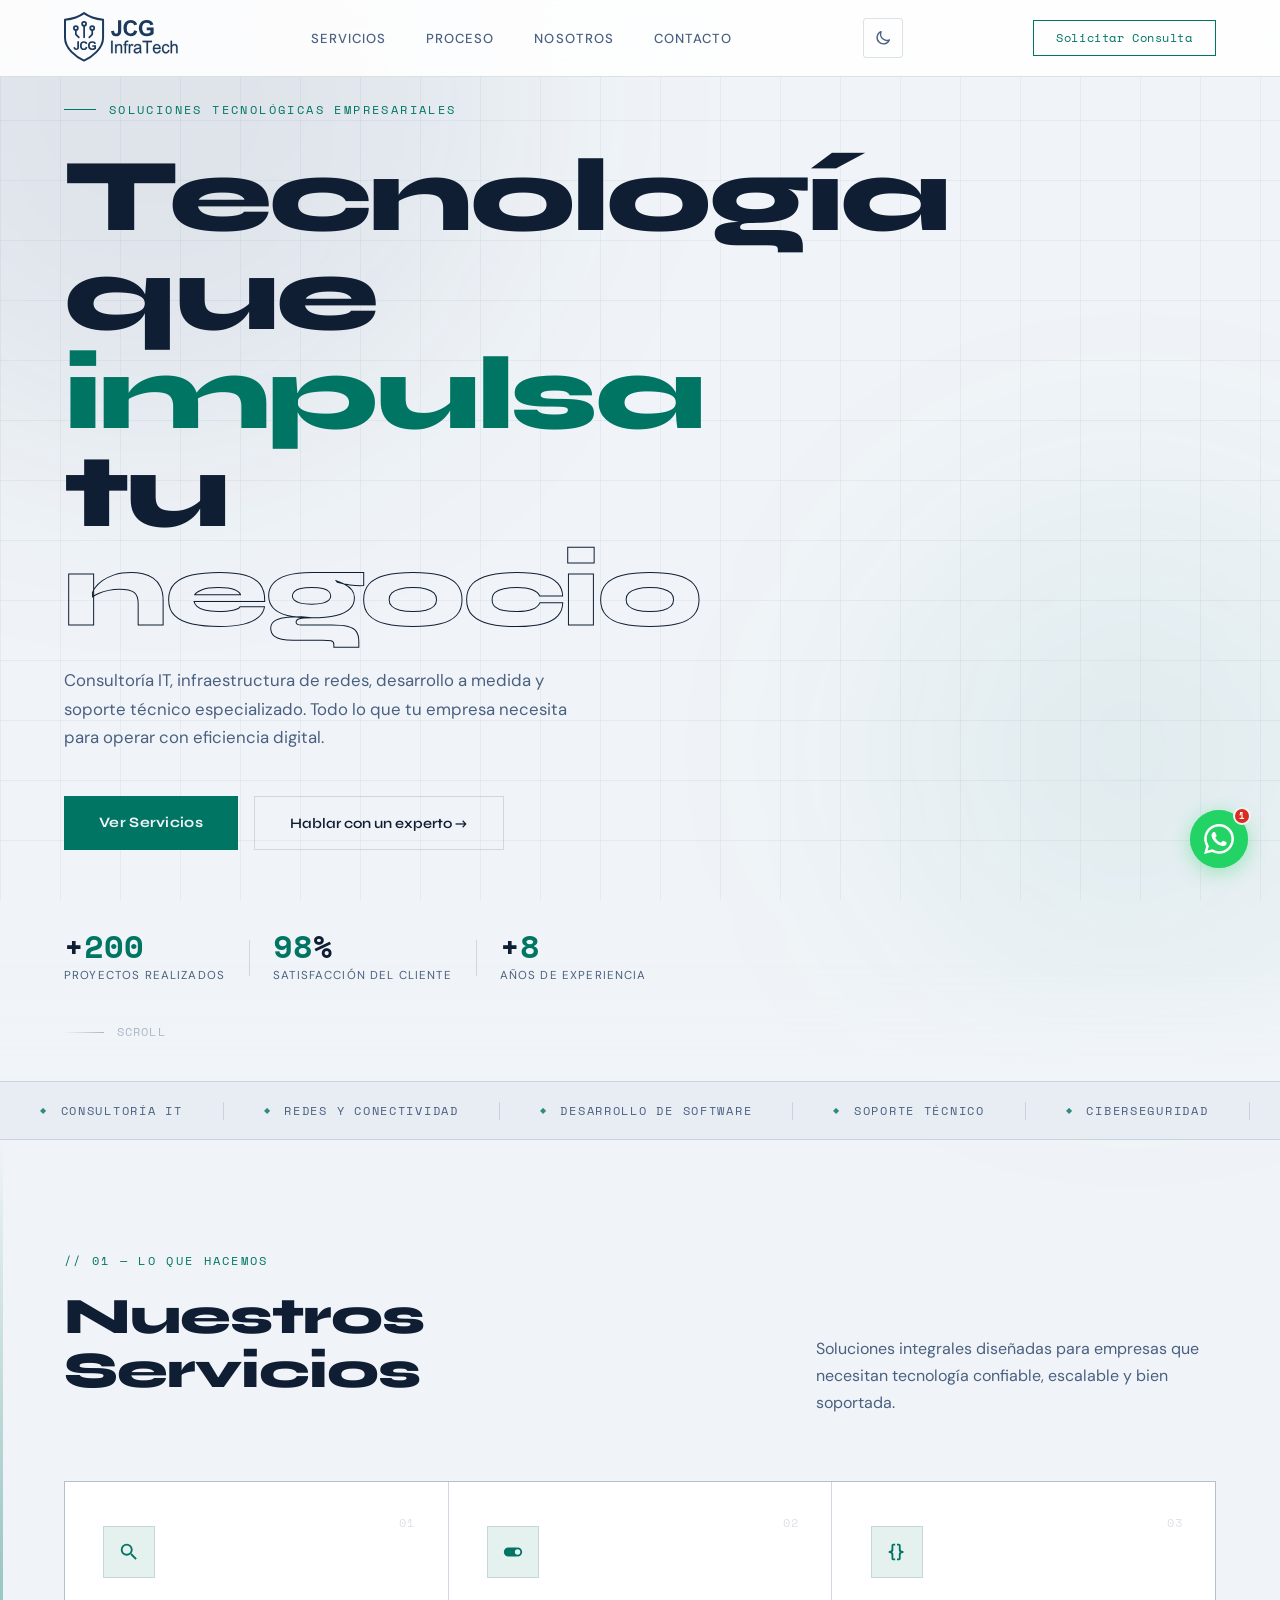
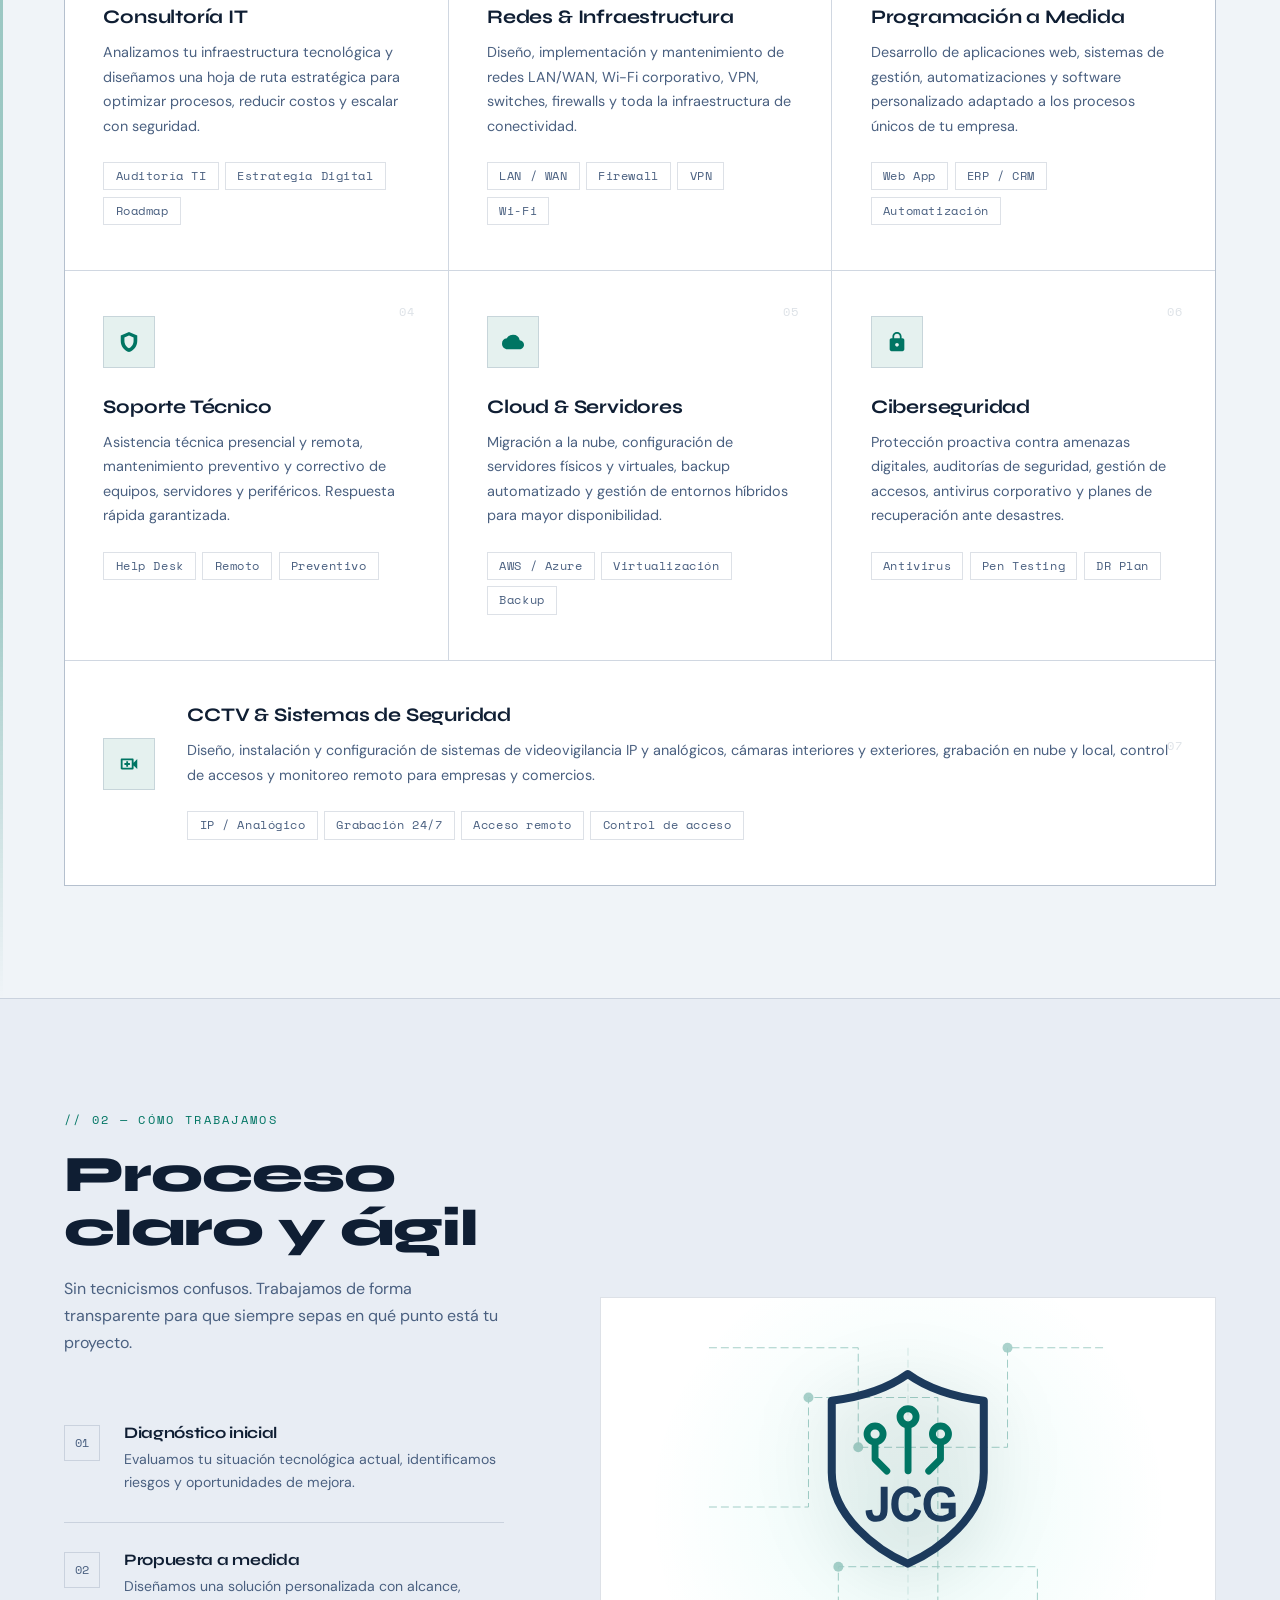
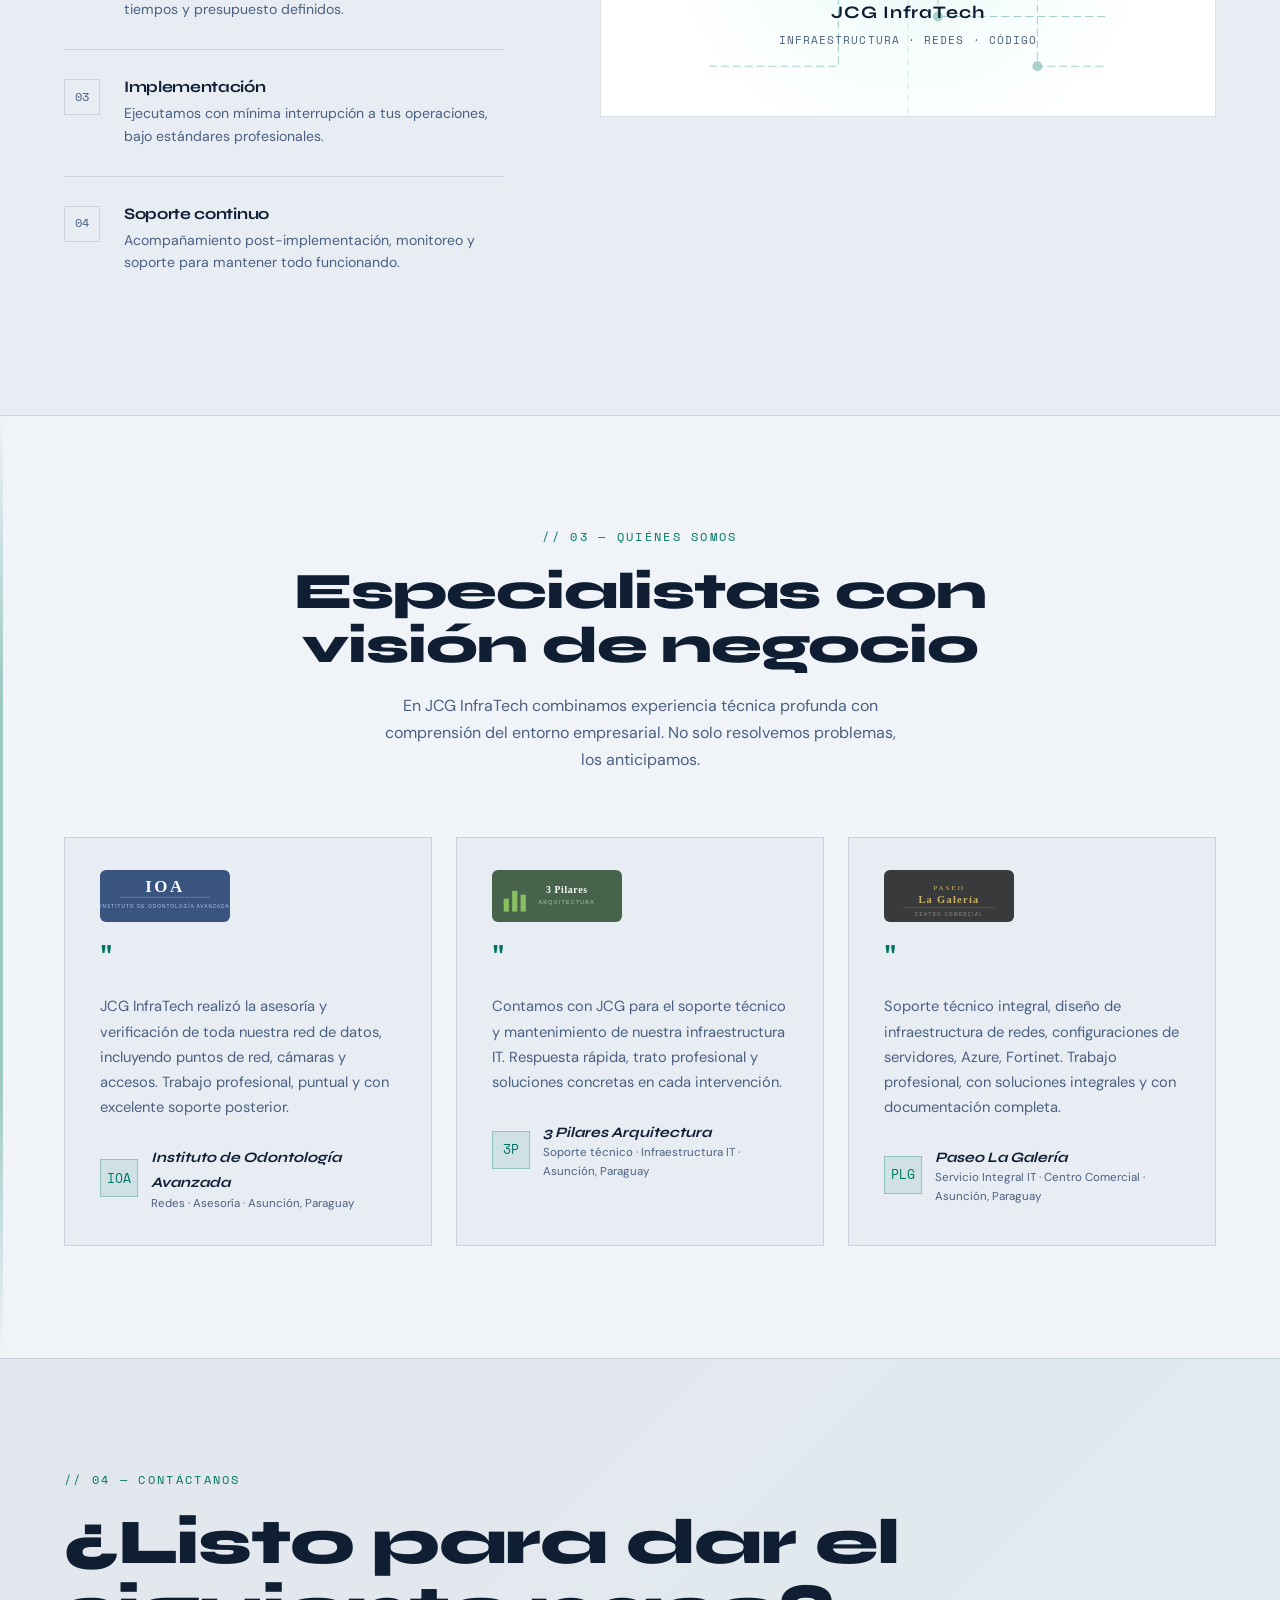
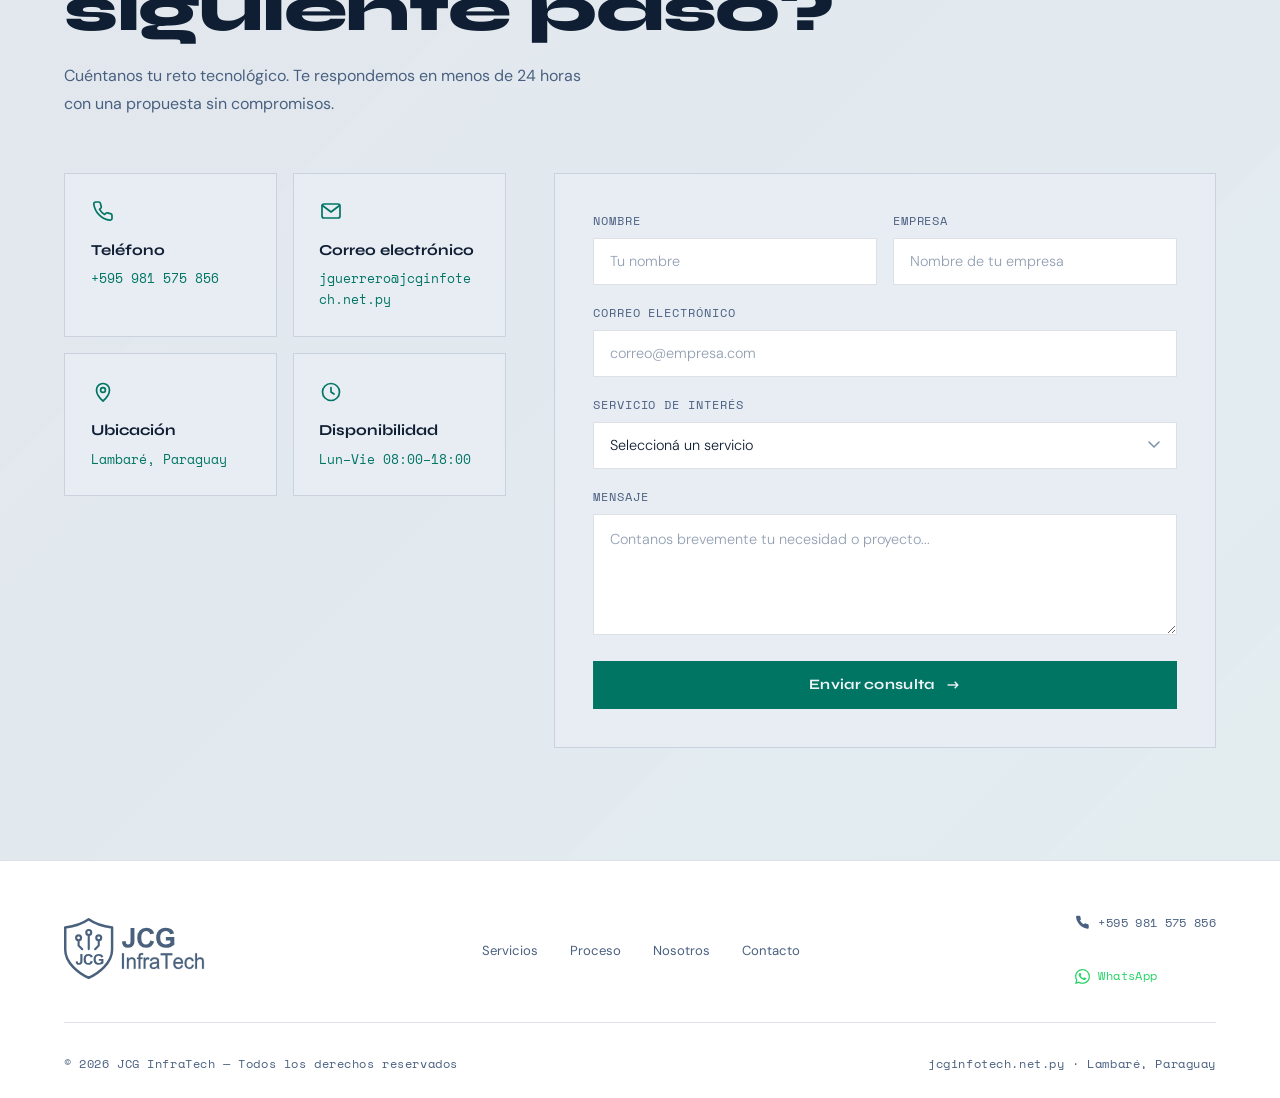
==== commit 613af86a: "feat: vincular perfil de Google Business en datos estructurados (sameAs) Co-Authored-By: Claude Opus" ====
--- a/index.html
+++ b/index.html
@@ -67,6 +67,7 @@
       "closes": "18:00"
     },
     "sameAs": [
+      "https://share.google/u3nypytxjxHeQlgrw",
       "https://wa.me/595981575856"
     ],
     "areaServed": {
@@ -176,7 +177,7 @@
       <svg class="theme-toggle__moon" viewBox="0 0 24 24" width="18" height="18" fill="none" stroke="currentColor" stroke-width="1.8" stroke-linejoin="round" aria-hidden="true"><path d="M20.5 14.6A8.5 8.5 0 0 1 9.4 3.5a8.5 8.5 0 1 0 11.1 11.1Z"/></svg>
     </button>
 
-    <a href="#contacto" class="nav-cta">Solicitar Consulta</a>
+    <a href="#contacto" class="nav-cta" data-track="cta_click" data-track-location="nav" data-track-cta="solicitar_consulta">Solicitar Consulta</a>
   </nav>
 
   <!-- ════════════════════════════════
@@ -197,8 +198,8 @@
     </p>
 
     <div class="hero-actions">
-      <a href="#servicios" class="btn-primary">Ver Servicios</a>
-      <a href="#contacto" class="btn-secondary">Hablar con un experto →</a>
+      <a href="#servicios" class="btn-primary" data-track="cta_click" data-track-location="hero" data-track-cta="ver_servicios">Ver Servicios</a>
+      <a href="#contacto" class="btn-secondary" data-track="cta_click" data-track-location="hero" data-track-cta="hablar_experto">Hablar con un experto →</a>
     </div>
 
     <div class="hero-stats" aria-label="Estadísticas de la empresa">
@@ -552,12 +553,12 @@
 
       <!-- Info cards -->
       <div class="contact-info fade-up" aria-label="Información de contacto">
-        <a class="contact-card contact-card--link" href="tel:+595981575856">
+        <a class="contact-card contact-card--link" data-track="phone_click" data-track-location="contacto" href="tel:+595981575856">
           <svg class="contact-card-icon" viewBox="0 0 24 24" width="24" height="24" fill="none" stroke="currentColor" stroke-width="1.7" stroke-linecap="round" stroke-linejoin="round" aria-hidden="true"><path d="M21 16.4v2.9a1.9 1.9 0 0 1-2.1 1.9A18.8 18.8 0 0 1 2.8 5.1 1.9 1.9 0 0 1 4.7 3h2.9a1.9 1.9 0 0 1 1.9 1.6c.1.9.4 1.8.7 2.6a1.9 1.9 0 0 1-.4 2L8.5 10.4a15.2 15.2 0 0 0 5.1 5.1l1.2-1.2a1.9 1.9 0 0 1 2-.4c.8.3 1.7.6 2.6.7a1.9 1.9 0 0 1 1.6 1.8Z"/></svg>
           <div class="contact-card-title">Teléfono</div>
           <div class="contact-card-value">+595 981 575 856</div>
         </a>
-        <a class="contact-card contact-card--link" href="mailto:jguerrero@jcginfotech.net.py">
+        <a class="contact-card contact-card--link" data-track="email_click" data-track-location="contacto" href="mailto:jguerrero@jcginfotech.net.py">
           <svg class="contact-card-icon" viewBox="0 0 24 24" width="24" height="24" fill="none" stroke="currentColor" stroke-width="1.7" stroke-linecap="round" stroke-linejoin="round" aria-hidden="true"><rect x="3" y="5" width="18" height="14" rx="2"/><path d="m3.5 6.5 8.5 6.5 8.5-6.5"/></svg>
           <div class="contact-card-title">Correo electrónico</div>
           <div class="contact-card-value">jguerrero@jcginfotech.net.py</div>
@@ -695,11 +696,11 @@
 
       <!-- CTA contacto directo -->
       <div class="footer-cta" aria-label="Contacto rápido">
-        <a href="tel:+595981575856" class="footer-cta-item">
+        <a href="tel:+595981575856" class="footer-cta-item" data-track="phone_click" data-track-location="footer">
           <svg viewBox="0 0 24 24" fill="currentColor" width="15" height="15" aria-hidden="true"><path d="M22 16.92v3a2 2 0 0 1-2.18 2 19.79 19.79 0 0 1-8.63-3.07A19.5 19.5 0 0 1 4.69 12a19.79 19.79 0 0 1-3.07-8.67A2 2 0 0 1 3.6 1.27h3a2 2 0 0 1 2 1.72 12.84 12.84 0 0 0 .7 2.81 2 2 0 0 1-.45 2.11L7.91 8.91a16 16 0 0 0 6 6l.91-.91a2 2 0 0 1 2.11-.45 12.84 12.84 0 0 0 2.81.7A2 2 0 0 1 21.73 16l.27.92z"/></svg>
           +595 981 575 856
         </a>
-        <a href="https://wa.me/595981575856?text=Hola%2C%20me%20interesa%20conocer%20m%C3%A1s%20sobre%20sus%20servicios%20de%20IT" target="_blank" rel="noopener noreferrer" class="footer-cta-item footer-cta-wa">
+        <a href="https://wa.me/595981575856?text=Hola%2C%20me%20interesa%20conocer%20m%C3%A1s%20sobre%20sus%20servicios%20de%20IT" target="_blank" rel="noopener noreferrer" class="footer-cta-item footer-cta-wa" data-track="whatsapp_click" data-track-location="footer">
           <svg viewBox="0 0 24 24" fill="currentColor" width="15" height="15" aria-hidden="true"><path d="M17.472 14.382c-.297-.149-1.758-.867-2.03-.967-.273-.099-.471-.148-.67.15-.197.297-.767.966-.94 1.164-.173.199-.347.223-.644.075-.297-.15-1.255-.463-2.39-1.475-.883-.788-1.48-1.761-1.653-2.059-.173-.297-.018-.458.13-.606.134-.133.298-.347.446-.52.149-.174.198-.298.298-.497.099-.198.05-.371-.025-.52-.075-.149-.669-1.612-.916-2.207-.242-.579-.487-.5-.669-.51-.173-.008-.371-.01-.57-.01-.198 0-.52.074-.792.372-.272.297-1.04 1.016-1.04 2.479 0 1.462 1.065 2.875 1.213 3.074.149.198 2.096 3.2 5.077 4.487.709.306 1.262.489 1.694.625.712.227 1.36.195 1.871.118.571-.085 1.758-.719 2.006-1.413.248-.694.248-1.289.173-1.413-.074-.124-.272-.198-.57-.347m-5.421 7.403h-.004a9.87 9.87 0 0 1-5.031-1.378l-.361-.214-3.741.982.998-3.648-.235-.374a9.86 9.86 0 0 1-1.51-5.26c.001-5.45 4.436-9.884 9.888-9.884 2.64 0 5.122 1.03 6.988 2.898a9.825 9.825 0 0 1 2.893 6.994c-.003 5.45-4.437 9.884-9.885 9.884m8.413-18.297A11.815 11.815 0 0 0 12.05 0C5.495 0 .16 5.335.157 11.892c0 2.096.547 4.142 1.588 5.945L.057 24l6.305-1.654a11.882 11.882 0 0 0 5.683 1.448h.005c6.554 0 11.89-5.335 11.893-11.893a11.821 11.821 0 0 0-3.48-8.413z"/></svg>
           WhatsApp
         </a>
@@ -719,6 +720,8 @@
   <!-- ── WhatsApp Floating Button ── -->
   <a
     class="whatsapp-float"
+    data-track="whatsapp_click"
+    data-track-location="boton_flotante"
     href="https://wa.me/595981575856?text=Hola%2C%20me%20interesa%20conocer%20m%C3%A1s%20sobre%20sus%20servicios%20de%20IT"
     target="_blank"
     rel="noopener noreferrer"
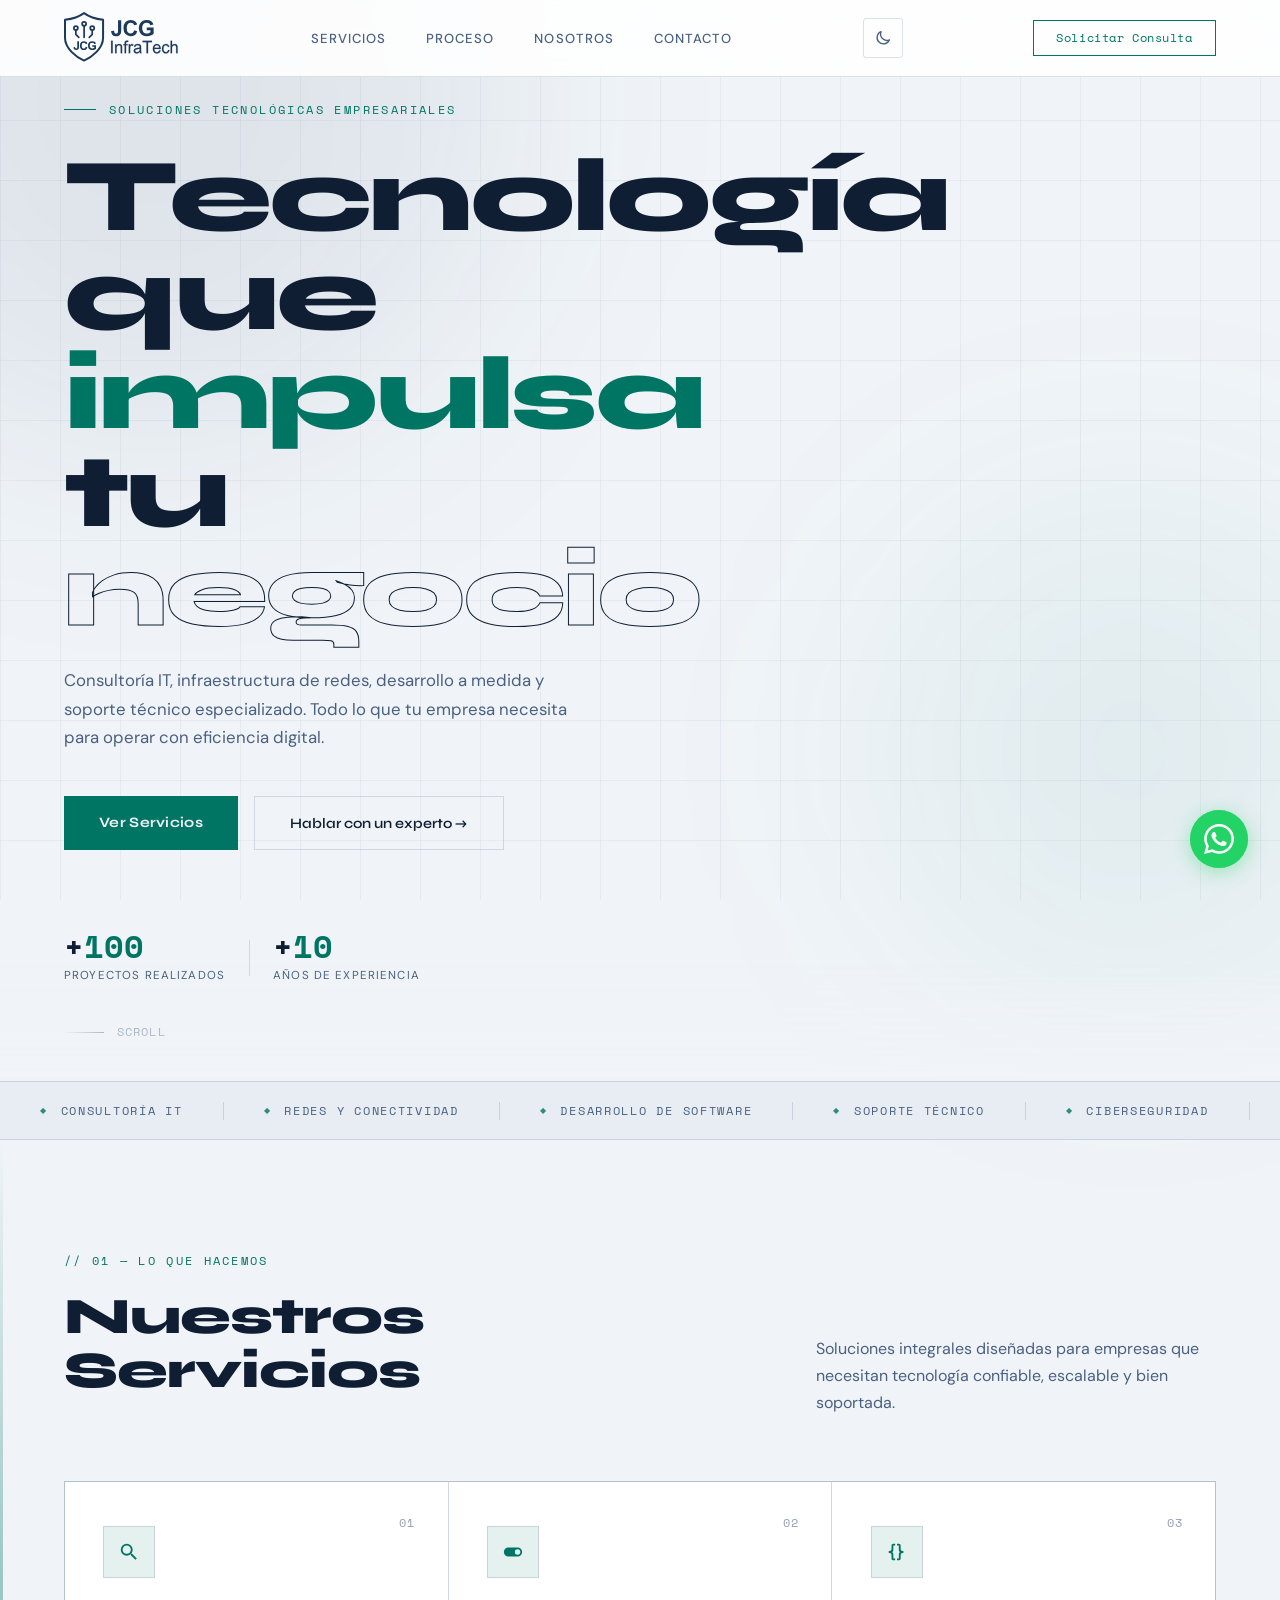
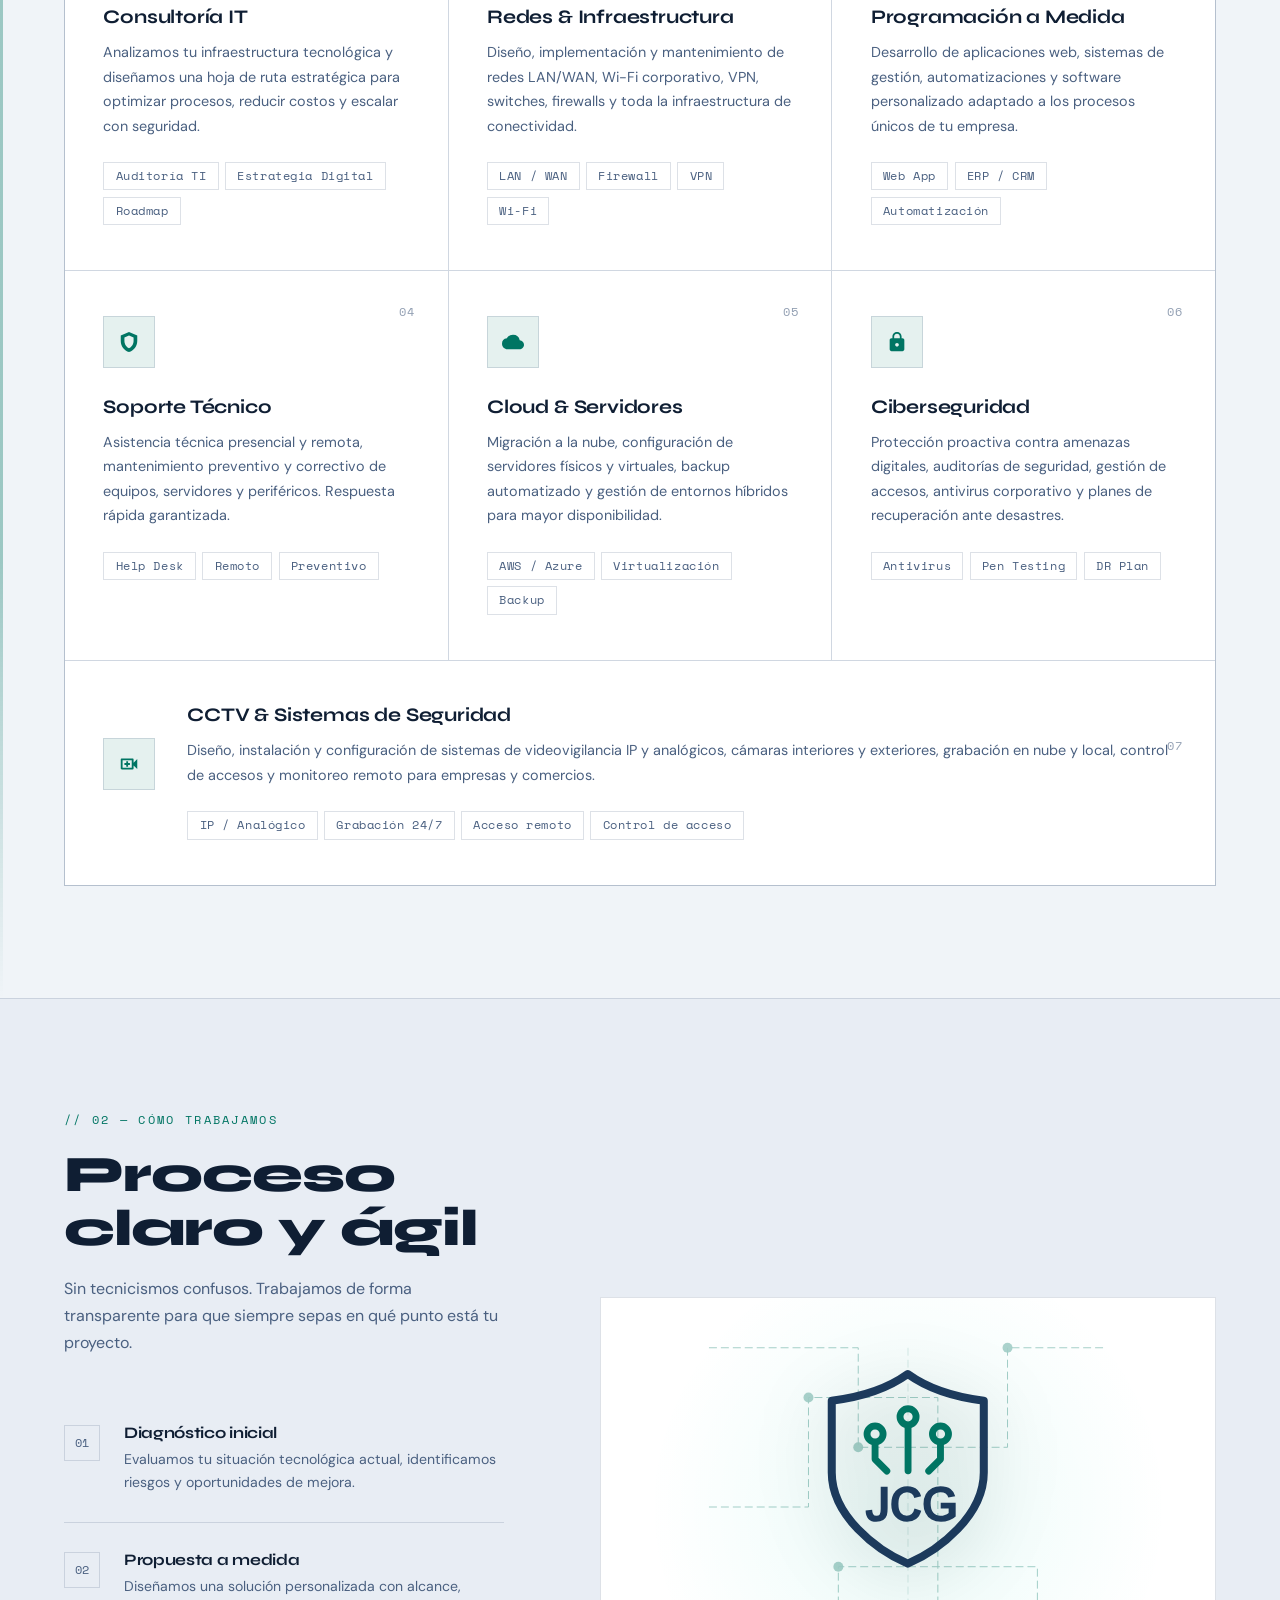
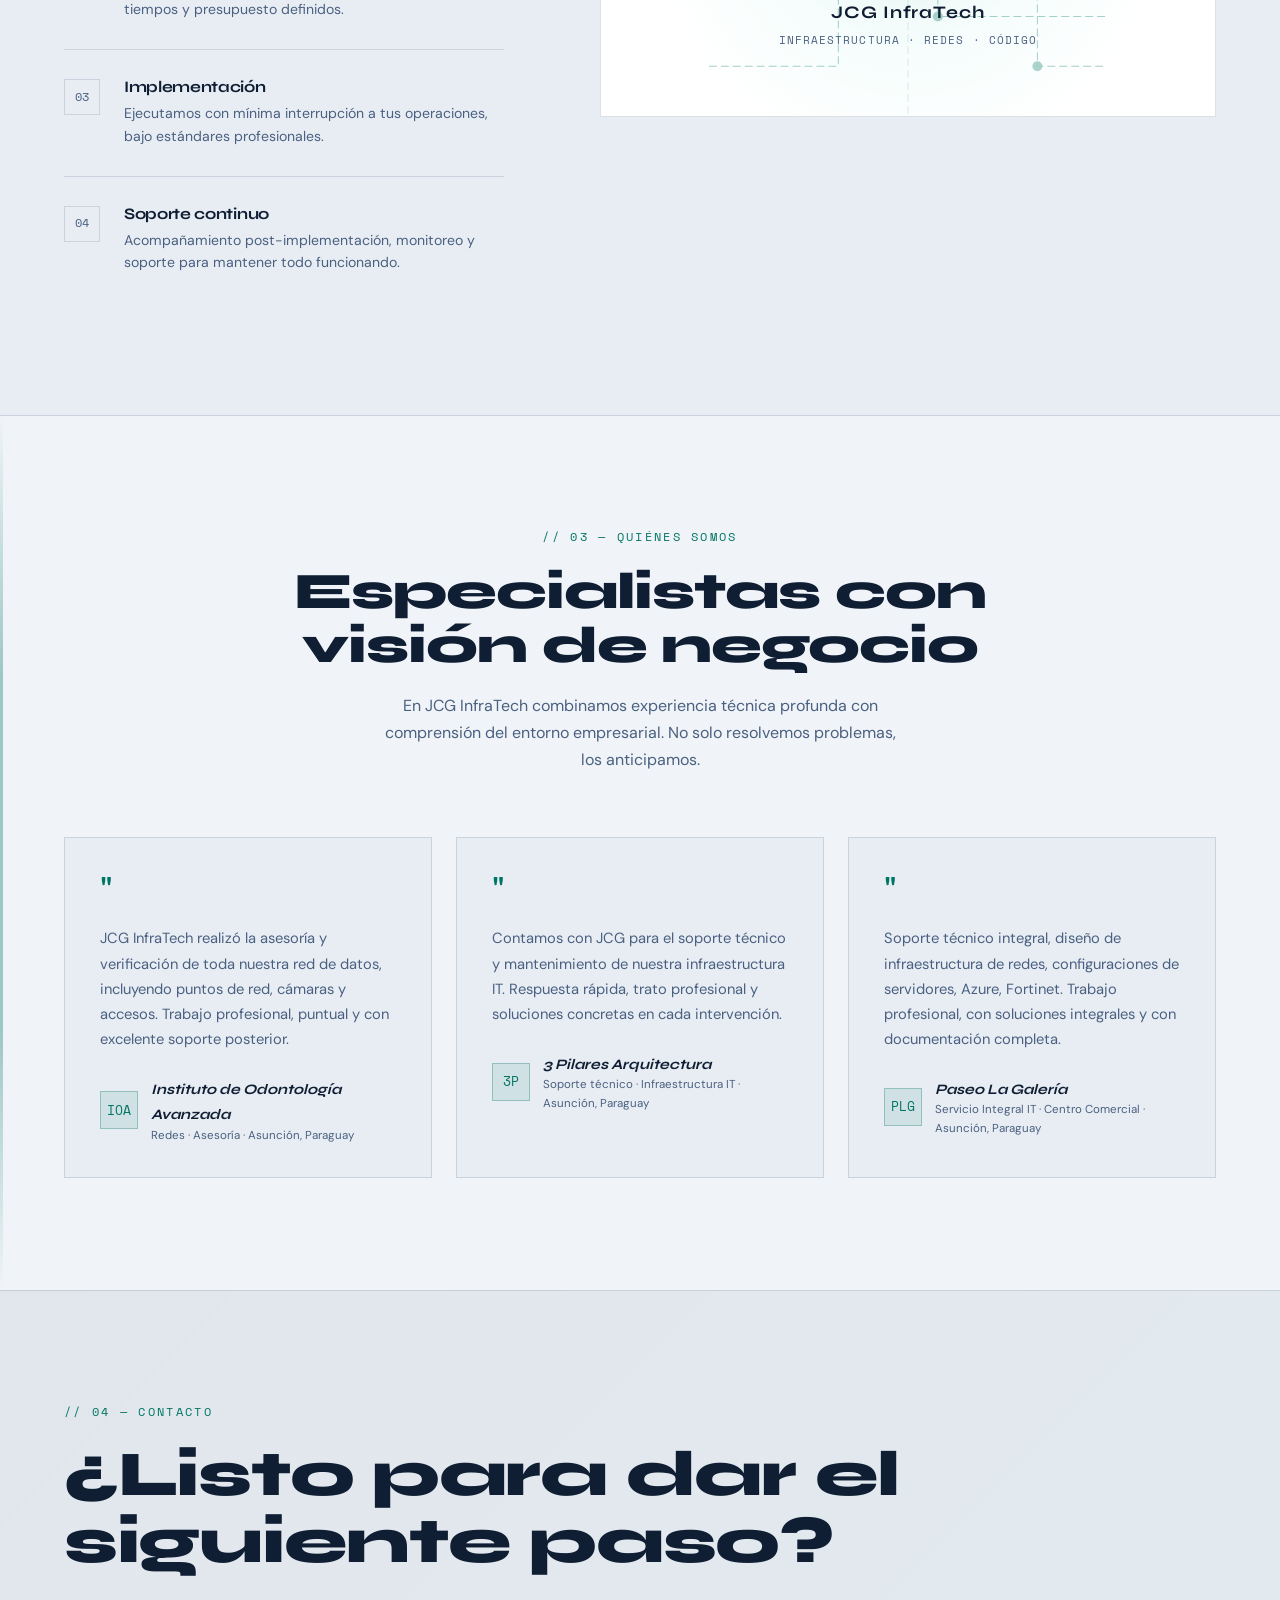
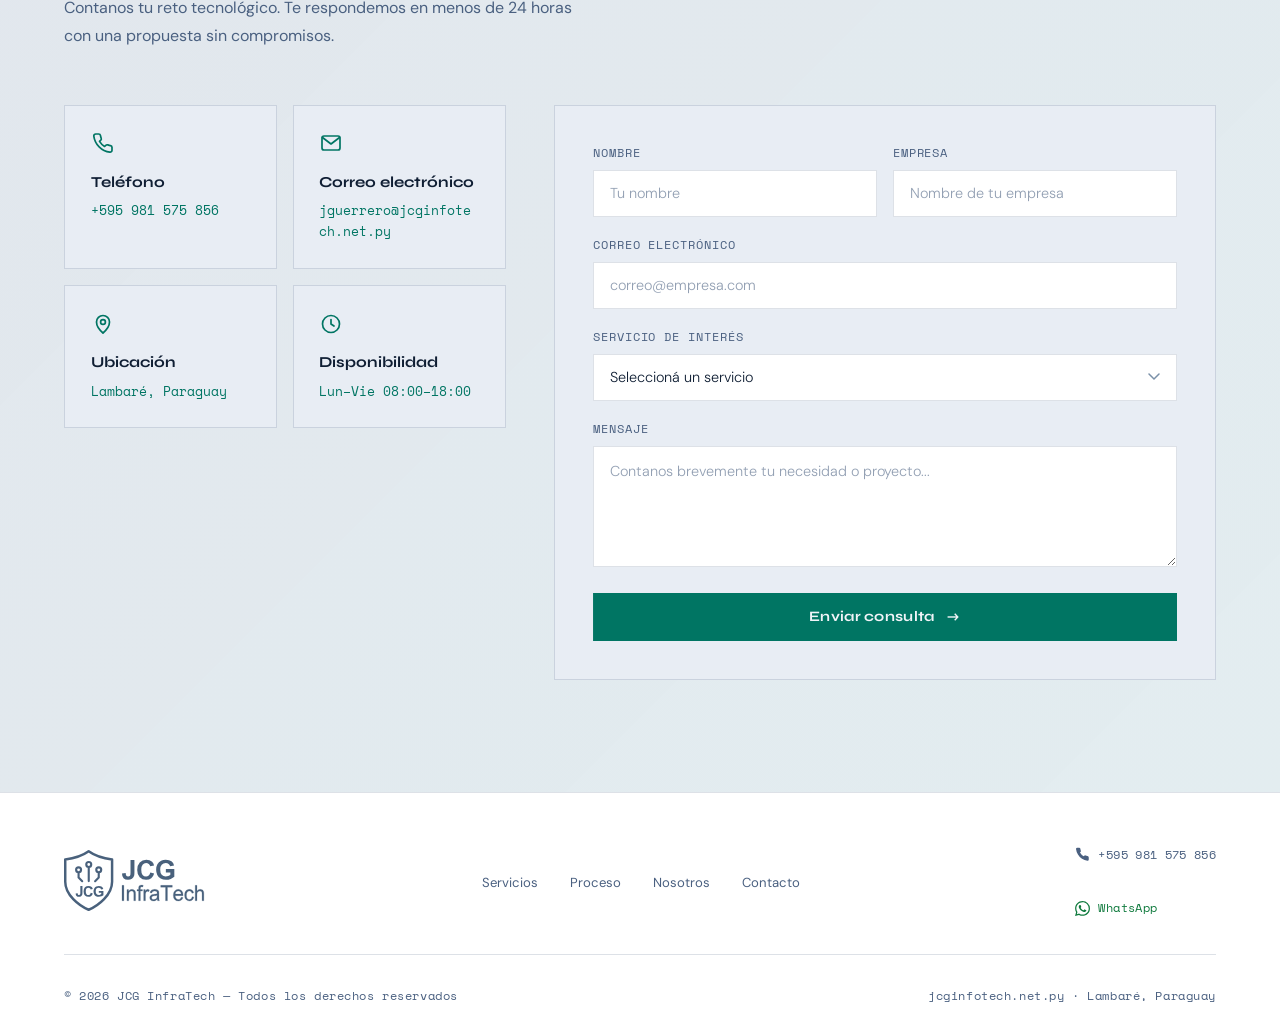
==== commit ab31b61c: "fix: auditoría técnica — accesibilidad, contraste, datos reales y limpieza - Cifras del hero actuali" ====
--- a/index.html
+++ b/index.html
@@ -8,7 +8,7 @@
   <meta name="theme-color" content="#f0f4f8" media="(prefers-color-scheme: light)" />
   <meta name="color-scheme" content="dark light" />
 
-  <title>JCG InfraTech — Soluciones Tecnológicas</title>
+  <title>JCG InfraTech — Soporte IT, Redes y CCTV en Paraguay</title>
 
   <!-- SEO -->
   <meta name="robots" content="index, follow" />
@@ -18,9 +18,9 @@
   <meta property="og:type"         content="website" />
   <meta property="og:site_name"    content="JCG InfraTech" />
   <meta property="og:url"          content="https://jcginfotech.net.py/" />
-  <meta property="og:title"        content="JCG InfraTech — Soluciones Tecnológicas" />
+  <meta property="og:title"        content="JCG InfraTech — Soporte IT, Redes y CCTV en Paraguay" />
   <meta property="og:description"  content="Consultoría IT, redes, programación y soporte técnico para empresas en Paraguay." />
-  <meta property="og:image"        content="https://jcginfotech.net.py/img/og-image.png?v=20261013" />
+  <meta property="og:image"        content="https://jcginfotech.net.py/img/og-image.png?v=20261020" />
   <meta property="og:image:width"  content="1200" />
   <meta property="og:image:height" content="630" />
   <meta property="og:image:alt"    content="JCG InfraTech — Consultoría IT, redes y soporte técnico en Paraguay" />
@@ -29,18 +29,18 @@
   <!-- Twitter Card -->
   <meta name="twitter:card"        content="summary_large_image" />
   <!-- twitter:site omitido — verificar handle real antes de agregar -->
-  <meta name="twitter:title"       content="JCG InfraTech — Soluciones Tecnológicas" />
+  <meta name="twitter:title"       content="JCG InfraTech — Soporte IT, Redes y CCTV en Paraguay" />
   <meta name="twitter:description" content="Consultoría IT, redes, programación y soporte técnico para empresas en Paraguay." />
-  <meta name="twitter:image"       content="https://jcginfotech.net.py/img/og-image.png?v=20261013" />
+  <meta name="twitter:image"       content="https://jcginfotech.net.py/img/og-image.png?v=20261020" />
   <meta name="twitter:image:alt"   content="JCG InfraTech — Consultoría IT, redes y soporte técnico en Paraguay" />
 
   <!-- Favicons -->
-  <link rel="icon" href="img/favicon.ico?v=20261013" sizes="any" />
-  <link rel="icon" type="image/png" sizes="32x32" href="img/favicon-32x32.png?v=20261013" />
-  <link rel="icon" type="image/png" sizes="16x16" href="img/favicon-16x16.png?v=20261013" />
-  <link rel="icon" type="image/svg+xml" href="img/favicon.svg?v=20261013" />
-  <link rel="apple-touch-icon" sizes="180x180" href="img/apple-touch-icon.png?v=20261013" />
-  <link rel="manifest" href="site.webmanifest?v=20261013" />
+  <link rel="icon" href="img/favicon.ico?v=20261020" sizes="any" />
+  <link rel="icon" type="image/png" sizes="32x32" href="img/favicon-32x32.png?v=20261020" />
+  <link rel="icon" type="image/png" sizes="16x16" href="img/favicon-16x16.png?v=20261020" />
+  <link rel="icon" type="image/svg+xml" href="img/favicon.svg?v=20261020" />
+  <link rel="apple-touch-icon" sizes="180x180" href="img/apple-touch-icon.png?v=20261020" />
+  <link rel="manifest" href="site.webmanifest?v=20261020" />
 
   <!-- JSON-LD Structured Data -->
   <script type="application/ld+json">
@@ -50,8 +50,9 @@
     "name": "JCG InfraTech",
     "description": "Consultoría IT, redes, programación y soporte técnico para empresas en Paraguay.",
     "url": "https://jcginfotech.net.py/",
+    "hasMap": "https://maps.google.com/?cid=9319577303701166495",
     "logo": "https://jcginfotech.net.py/img/logo.png",
-    "image": "https://jcginfotech.net.py/img/og-image.png?v=20261013",
+    "image": "https://jcginfotech.net.py/img/og-image.png?v=20261020",
     "telephone": "+595981575856",
     "email": "jguerrero@jcginfotech.net.py",
     "address": {
@@ -124,15 +125,17 @@
   </noscript>
 
   <!-- Stylesheets (order matters) -->
-  <link rel="stylesheet" href="css/variables.css?v=20261013" />
-  <link rel="stylesheet" href="css/base.css?v=20261013" />
-  <link rel="stylesheet" href="css/layout.css?v=20261013" />
-  <link rel="stylesheet" href="css/nav.css?v=20261013" />
-  <link rel="stylesheet" href="css/hero.css?v=20261013" />
-  <link rel="stylesheet" href="css/sections.css?v=20261013" />
-  <link rel="stylesheet" href="css/whatsapp.css?v=20261013" />
+  <link rel="stylesheet" href="css/variables.css?v=20261020" />
+  <link rel="stylesheet" href="css/base.css?v=20261020" />
+  <link rel="stylesheet" href="css/layout.css?v=20261020" />
+  <link rel="stylesheet" href="css/nav.css?v=20261020" />
+  <link rel="stylesheet" href="css/hero.css?v=20261020" />
+  <link rel="stylesheet" href="css/sections.css?v=20261020" />
+  <link rel="stylesheet" href="css/whatsapp.css?v=20261020" />
 </head>
 <body>
+
+  <a href="#main" class="skip-link">Saltar al contenido</a>
 
   <!-- Logo JCG InfraTech (sprite vectorial, hereda color del tema) -->
   <svg width="0" height="0" style="position:absolute" aria-hidden="true" focusable="false">
@@ -180,6 +183,8 @@
     <a href="#contacto" class="nav-cta" data-track="cta_click" data-track-location="nav" data-track-cta="solicitar_consulta">Solicitar Consulta</a>
   </nav>
 
+  <main id="main" tabindex="-1">
+
   <!-- ════════════════════════════════
        HERO
        ════════════════════════════════ -->
@@ -204,15 +209,11 @@
 
     <div class="hero-stats" aria-label="Estadísticas de la empresa">
       <div class="stat-item">
-        <div class="stat-num">+<span>200</span></div>
+        <div class="stat-num">+<span>100</span></div>
         <div class="stat-label">Proyectos realizados</div>
       </div>
       <div class="stat-item">
-        <div class="stat-num"><span>98</span>%</div>
-        <div class="stat-label">Satisfacción del cliente</div>
-      </div>
-      <div class="stat-item">
-        <div class="stat-num">+<span>8</span></div>
+        <div class="stat-num">+<span>10</span></div>
         <div class="stat-label">Años de experiencia</div>
       </div>
     </div>
@@ -479,9 +480,6 @@
     <div class="testimonios-grid" aria-label="Testimonios de clientes">
 
       <blockquote class="testi-card fade-up">
-        <div class="testi-client-logo">
-          <img src="img/clients/ioa.svg" alt="IOA Instituto de Odontología Avanzada" />
-        </div>
         <p class="testi-quote" aria-hidden="true">"</p>
         <p class="testi-text">
           JCG InfraTech realizó la asesoría y verificación de toda nuestra red de datos,
@@ -498,9 +496,6 @@
       </blockquote>
 
       <blockquote class="testi-card fade-up">
-        <div class="testi-client-logo">
-          <img src="img/clients/trespilares.svg" alt="3 Pilares Arquitectura" />
-        </div>
         <p class="testi-quote" aria-hidden="true">"</p>
         <p class="testi-text">
           Contamos con JCG para el soporte técnico y mantenimiento de nuestra
@@ -517,9 +512,6 @@
       </blockquote>
 
       <blockquote class="testi-card fade-up">
-        <div class="testi-client-logo">
-          <img src="img/clients/paseolagaleria.svg" alt="Paseo La Galería" />
-        </div>
         <p class="testi-quote" aria-hidden="true">"</p>
         <p class="testi-text">
           Soporte técnico integral, diseño de infraestructura de redes, configuraciones de servidores, Azure, Fortinet. Trabajo profesional, con soluciones integrales y con documentación completa.
@@ -542,10 +534,10 @@
        ════════════════════════════════ -->
   <section id="contacto" aria-labelledby="contacto-heading">
     <div class="contacto-header fade-up">
-      <p class="section-tag">// 04 — Contáctanos</p>
+      <p class="section-tag">// 04 — Contacto</p>
       <h2 id="contacto-heading" class="section-title">¿Listo para dar el<br>siguiente paso?</h2>
       <p class="section-sub">
-        Cuéntanos tu reto tecnológico. Te respondemos en menos de 24 horas con una propuesta sin compromisos.
+        Contanos tu reto tecnológico. Te respondemos en menos de 24 horas con una propuesta sin compromisos.
       </p>
     </div>
 
@@ -664,16 +656,18 @@
         </button>
 
         <!-- Mensajes de estado -->
-        <p class="form-success" role="alert" aria-live="polite" hidden>
+        <p class="form-success" role="status" hidden>
           ¡Mensaje enviado! Te contactamos en menos de 24 horas.
         </p>
-        <p class="form-error" role="alert" aria-live="polite" hidden>
+        <p class="form-error" role="alert" hidden>
           No pudimos enviar tu mensaje. Revisá tu conexión e intentá de nuevo, o escribinos por WhatsApp al +595 981 575 856.
         </p>
       </form>
 
     </div>
   </section>
+
+  </main>
 
   <!-- ════════════════════════════════
        FOOTER
@@ -716,7 +710,6 @@
 
   </footer>
 
-  <!-- JavaScript -->
   <!-- ── WhatsApp Floating Button ── -->
   <a
     class="whatsapp-float"
@@ -733,11 +726,10 @@
       <svg class="whatsapp-icon" viewBox="0 0 24 24" xmlns="http://www.w3.org/2000/svg" aria-hidden="true">
         <path d="M17.472 14.382c-.297-.149-1.758-.867-2.03-.967-.273-.099-.471-.148-.67.15-.197.297-.767.966-.94 1.164-.173.199-.347.223-.644.075-.297-.15-1.255-.463-2.39-1.475-.883-.788-1.48-1.761-1.653-2.059-.173-.297-.018-.458.13-.606.134-.133.298-.347.446-.52.149-.174.198-.298.298-.497.099-.198.05-.371-.025-.52-.075-.149-.669-1.612-.916-2.207-.242-.579-.487-.5-.669-.51-.173-.008-.371-.01-.57-.01-.198 0-.52.074-.792.372-.272.297-1.04 1.016-1.04 2.479 0 1.462 1.065 2.875 1.213 3.074.149.198 2.096 3.2 5.077 4.487.709.306 1.262.489 1.694.625.712.227 1.36.195 1.871.118.571-.085 1.758-.719 2.006-1.413.248-.694.248-1.289.173-1.413-.074-.124-.272-.198-.57-.347m-5.421 7.403h-.004a9.87 9.87 0 01-5.031-1.378l-.361-.214-3.741.982.998-3.648-.235-.374a9.86 9.86 0 01-1.51-5.26c.001-5.45 4.436-9.884 9.888-9.884 2.64 0 5.122 1.03 6.988 2.898a9.825 9.825 0 012.893 6.994c-.003 5.45-4.437 9.884-9.885 9.884m8.413-18.297A11.815 11.815 0 0012.05 0C5.495 0 .16 5.335.157 11.892c0 2.096.547 4.142 1.588 5.945L.057 24l6.305-1.654a11.882 11.882 0 005.683 1.448h.005c6.554 0 11.89-5.335 11.893-11.893a11.821 11.821 0 00-3.48-8.413z"/>
       </svg>
-      <span class="whatsapp-badge" aria-hidden="true">1</span>
     </div>
   </a>
 
-  <script src="js/main.js?v=20261013" defer></script>
+  <script src="js/main.js?v=20261020" defer></script>
 
 </body>
 </html>
--- a/css/variables.css
+++ b/css/variables.css
@@ -14,6 +14,7 @@
   --color-border:     rgba(0, 210, 180, 0.15);
   --color-border-rgb: 0, 210, 180;
   --color-cyan:       #00d2b4;
+  --color-cyan-hover: #00f0cc;
   --color-cyan-dim:   rgba(0, 210, 180, 0.12);
   --color-cyan-mid:   rgba(0, 210, 180, 0.35);
   --color-navy:       #1e3a5f;
@@ -42,6 +43,10 @@
 
   /* ── Estado de error ── */
   --color-error:      #f56450;
+
+  /* ── WhatsApp (texto sobre fondo del tema) ── */
+  --color-wa:         #25d366;
+  --color-wa-hover:   #1da851;
 
   /* ── Typography ── */
   --font-display: 'Syne', sans-serif;
@@ -92,6 +97,7 @@
   --color-border:     rgba(30, 58, 95, 0.15);
   --color-border-rgb: 30, 58, 95;
   --color-cyan:       #007563;   /* cyan oscuro: 4.8:1+ sobre fondos claros (WCAG AA) */
+  --color-cyan-hover: #005c4e;
   --color-cyan-dim:   rgba(0, 117, 99, 0.10);
   --color-cyan-mid:   rgba(0, 117, 99, 0.30);
   --color-navy:       #1e3a5f;
@@ -111,6 +117,8 @@
   --outline-stroke:   #0f1e33;
   --color-logo:       #1c3a5c;
   --color-error:      #b42318;
+  --color-wa:         #0f7a3d;   /* 5.4:1 sobre blanco */
+  --color-wa-hover:   #0b5e2f;
 }
 
 /* ══════════════════════════════════════
@@ -124,6 +132,7 @@
     --color-border:     rgba(30, 58, 95, 0.15);
     --color-border-rgb: 30, 58, 95;
     --color-cyan:       #007563;
+    --color-cyan-hover: #005c4e;
     --color-cyan-dim:   rgba(0, 117, 99, 0.10);
     --color-cyan-mid:   rgba(0, 117, 99, 0.30);
     --color-white:      #0f1e33;
@@ -137,6 +146,8 @@
     --outline-stroke:   #0f1e33;
     --color-logo:       #1c3a5c;
     --color-error:      #b42318;
+    --color-wa:         #0f7a3d;
+    --color-wa-hover:   #0b5e2f;
   }
 }
 
--- a/css/base.css
+++ b/css/base.css
@@ -67,6 +67,28 @@
   letter-spacing: -0.02em;
 }
 
+/* ── Saltar al contenido (visible solo con teclado) ── */
+.skip-link {
+  position: fixed;
+  top: 0.75rem;
+  left: 0.75rem;
+  z-index: calc(var(--z-nav) + 1);
+  background: var(--color-cyan);
+  color: var(--color-black);
+  font-family: var(--font-display);
+  font-weight: 700;
+  padding: 0.75rem 1.2rem;
+  transform: translateY(-200%);
+}
+
+.skip-link:focus {
+  transform: none;
+}
+
+main:focus {
+  outline: none;
+}
+
 /* ── Buttons ── */
 button {
   cursor: pointer;
--- a/css/nav.css
+++ b/css/nav.css
@@ -114,6 +114,10 @@
   .nav-toggle {
     display: flex;
     order: 1;
+    justify-content: center;
+    align-items: center;
+    min-width: 44px;
+    min-height: 44px;
     padding: 10px;
     margin-right: -10px;
   }
--- a/css/hero.css
+++ b/css/hero.css
@@ -204,7 +204,8 @@
   .hero-tag,
   .hero-title,
   .hero-desc,
-  .hero-actions {
+  .hero-actions,
+  .scroll-line {
     animation: none;
   }
 }
--- a/css/sections.css
+++ b/css/sections.css
@@ -171,7 +171,7 @@
 
 .service-card:hover .service-icon {
   border-color: var(--color-cyan);
-  background: rgba(0, 210, 180, 0.2);
+  background: color-mix(in srgb, var(--color-cyan) 20%, transparent);
 }
 
 .service-num {
@@ -180,7 +180,8 @@
   right: 2rem;
   font-family: var(--font-mono);
   font-size: var(--text-xs);
-  color: var(--color-border);
+  color: var(--color-muted);
+  opacity: 0.6;
   letter-spacing: 0.1em;
 }
 
@@ -525,11 +526,11 @@
 }
 
 .footer-cta-wa {
-  color: #25d366;
+  color: var(--color-wa);
 }
 
 .footer-cta-wa:hover {
-  color: #1da851;
+  color: var(--color-wa-hover);
 }
 
 /* ── Fila inferior ── */
@@ -589,6 +590,13 @@
 
 [data-theme="light"] #contacto {
   background: linear-gradient(135deg, rgba(30, 58, 95, 0.07) 0%, rgba(0, 117, 99, 0.05) 100%);
+}
+
+/* Sin JS no hay data-theme: seguir la preferencia del sistema */
+@media (prefers-color-scheme: light) {
+  :root:not([data-theme="dark"]) #contacto {
+    background: linear-gradient(135deg, rgba(30, 58, 95, 0.07) 0%, rgba(0, 117, 99, 0.05) 100%);
+  }
 }
 
 .contacto-header {
@@ -665,7 +673,7 @@
 
 .form-input:focus {
   border-color: var(--color-cyan);
-  box-shadow: 0 0 0 3px var(--color-cyan-dim);
+  box-shadow: 0 0 0 3px var(--color-cyan-mid);
 }
 
 .form-input:invalid:not(:placeholder-shown) {
@@ -725,7 +733,7 @@
 .form-submit:hover::after { transform: translateX(0); }
 
 .form-submit:hover {
-  background: #00f0cc;
+  background: var(--color-cyan-hover);
   transform: translateY(-1px);
   box-shadow: 0 10px 30px rgba(0, 210, 180, 0.2);
 }
@@ -865,24 +873,6 @@
 }
 
 /* ══════════════════════════════════
-   TESTIMONIOS — Logo de cliente
-   ══════════════════════════════════ */
-.testi-client-logo {
-  height: 52px;
-  display: flex;
-  align-items: center;
-  margin-bottom: 1rem;
-}
-
-.testi-client-logo img {
-  height: 100%;
-  width: auto;
-  max-width: 160px;
-  object-fit: contain;
-  border-radius: 6px;
-}
-
-/* ══════════════════════════════════
    POLISH — mejoras visuales globales
    ══════════════════════════════════ */
 
@@ -898,17 +888,6 @@
   background: var(--color-cyan-dim);
   color: var(--color-cyan);
   border-color: var(--color-cyan);
-}
-
-/* Client logos en testimonios — escala al hover */
-.testi-client-logo img {
-  transition: opacity var(--transition-normal), transform var(--transition-normal);
-  opacity: 0.85;
-}
-
-.testi-card:hover .testi-client-logo img {
-  opacity: 1;
-  transform: scale(1.03);
 }
 
 /* Nav link con underline animado */
--- a/css/whatsapp.css
+++ b/css/whatsapp.css
@@ -91,30 +91,13 @@
   fill: #fff;
 }
 
-/* ── Unread badge ── */
-.whatsapp-badge {
-  position: absolute;
-  top: -3px;
-  right: -3px;
-  width: 18px;
-  height: 18px;
-  background: #d92d20;
-  border-radius: 50%;
-  border: 2px solid var(--color-black);
-  display: flex;
-  align-items: center;
-  justify-content: center;
-  font-family: var(--font-mono);
-  font-size: 9px;
-  font-weight: 700;
-  color: #fff;
-  z-index: 2;
-  animation: badgePop 0.4s cubic-bezier(0.175, 0.885, 0.32, 1.275) 2s both;
-}
-
-@keyframes badgePop {
-  from { transform: scale(0); }
-  to   { transform: scale(1); }
+/* ── Sin pulso para quien prefiere menos movimiento ── */
+@media (prefers-reduced-motion: reduce) {
+  .whatsapp-btn::before,
+  .whatsapp-btn::after {
+    animation: none;
+    opacity: 0;
+  }
 }
 
 /* ── Responsive — más abajo en mobile para no tapar el teclado ── */
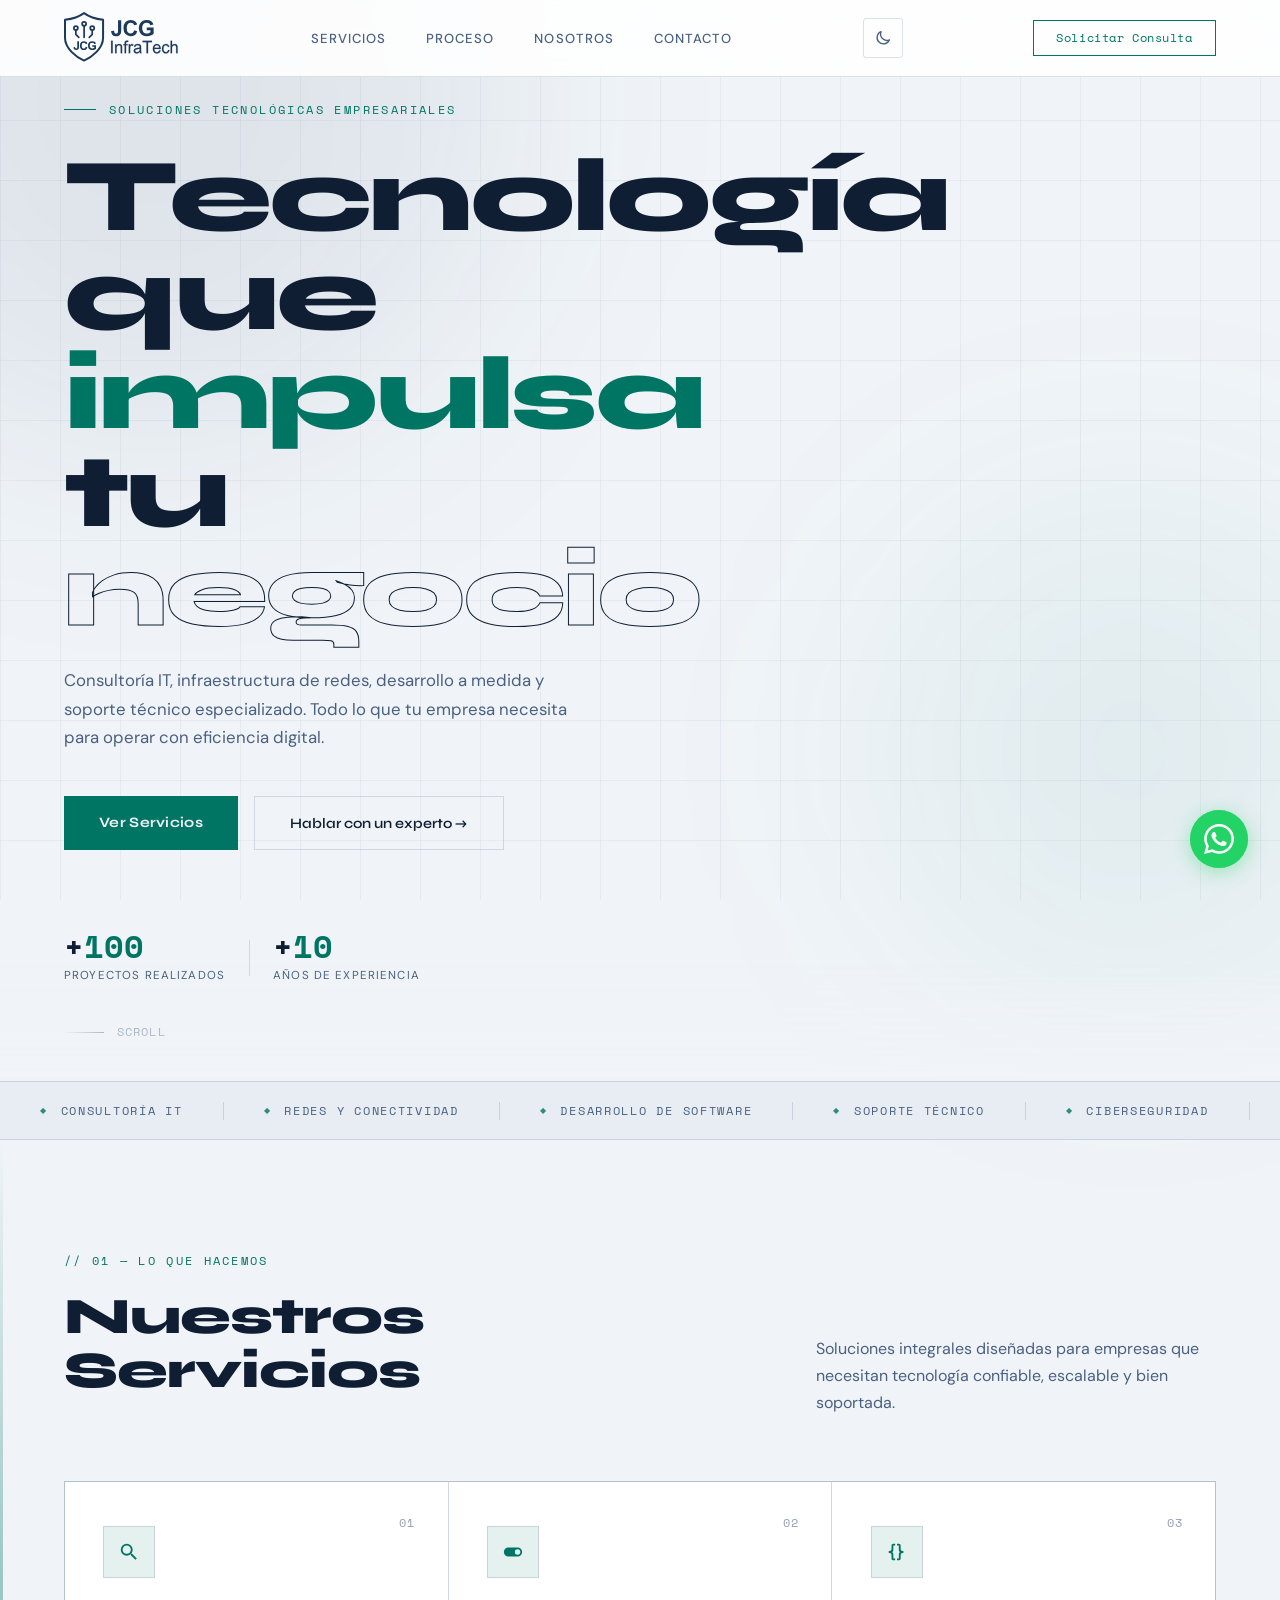
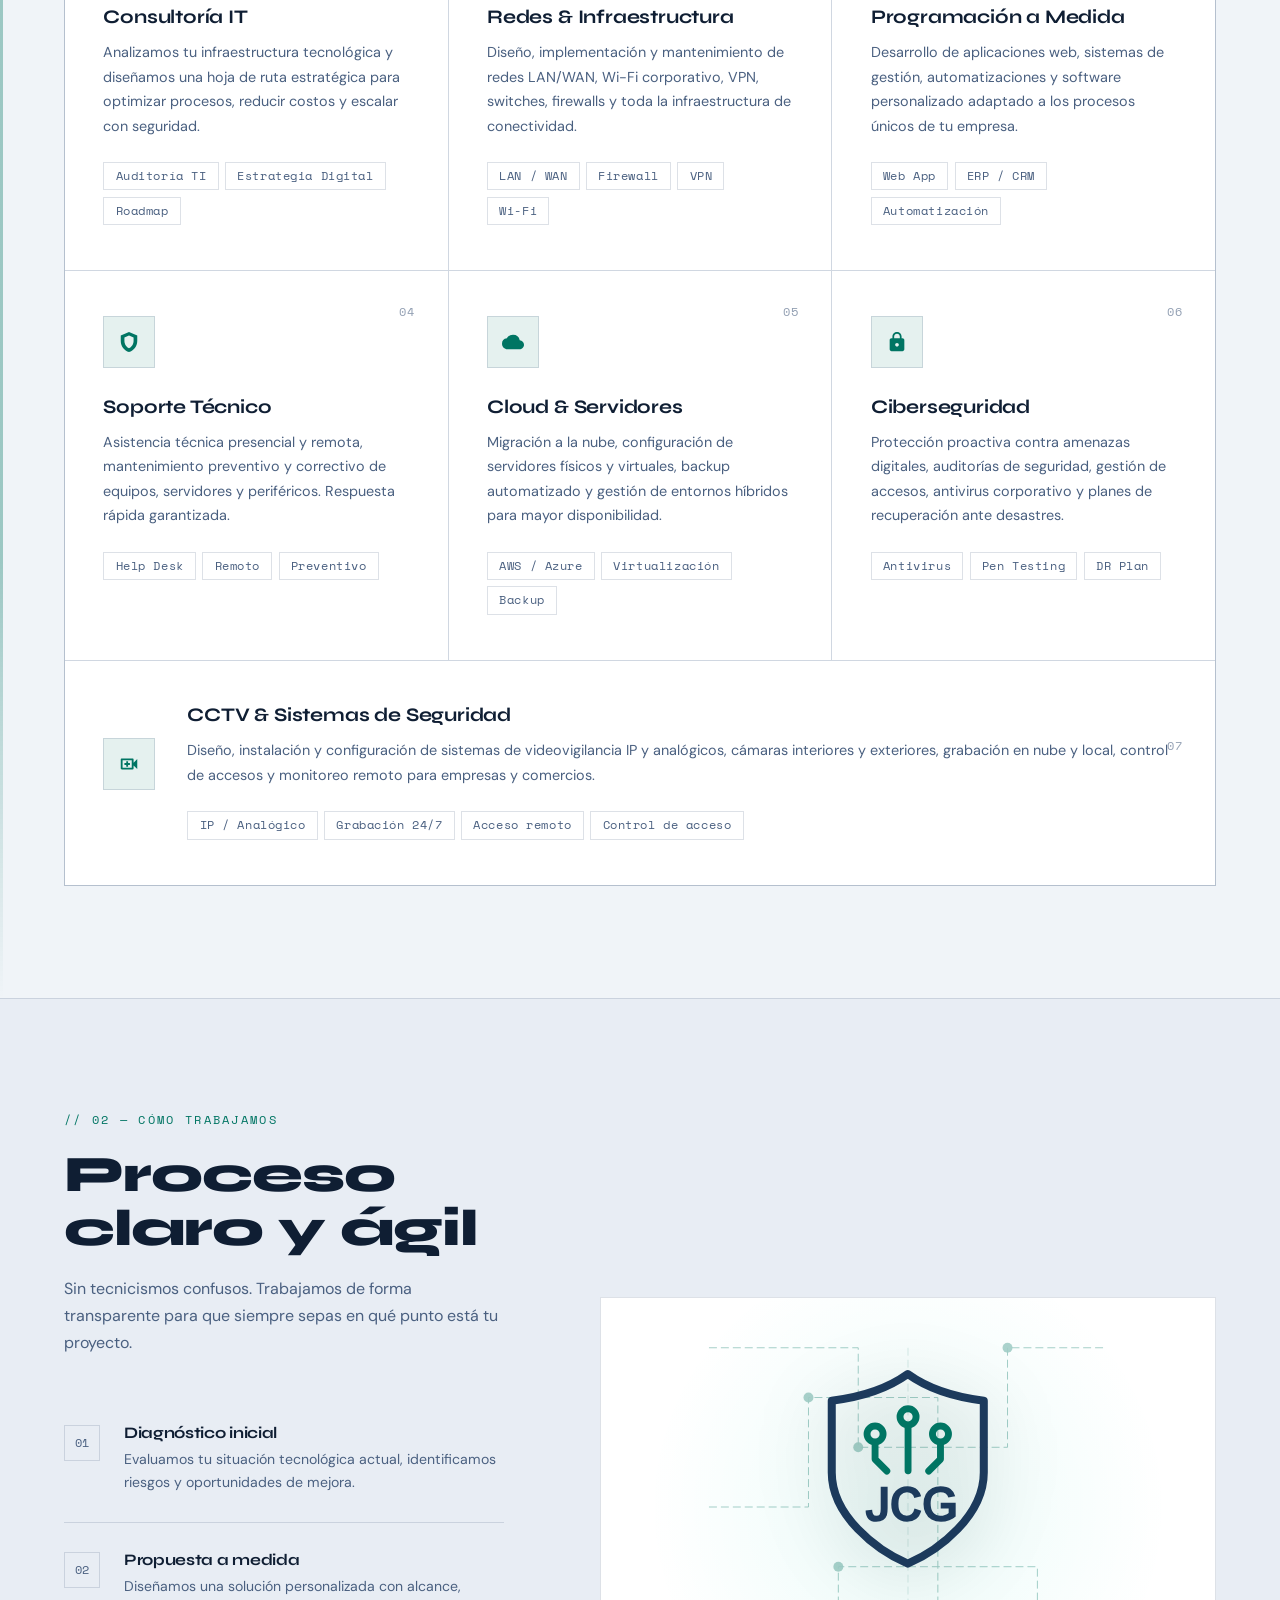
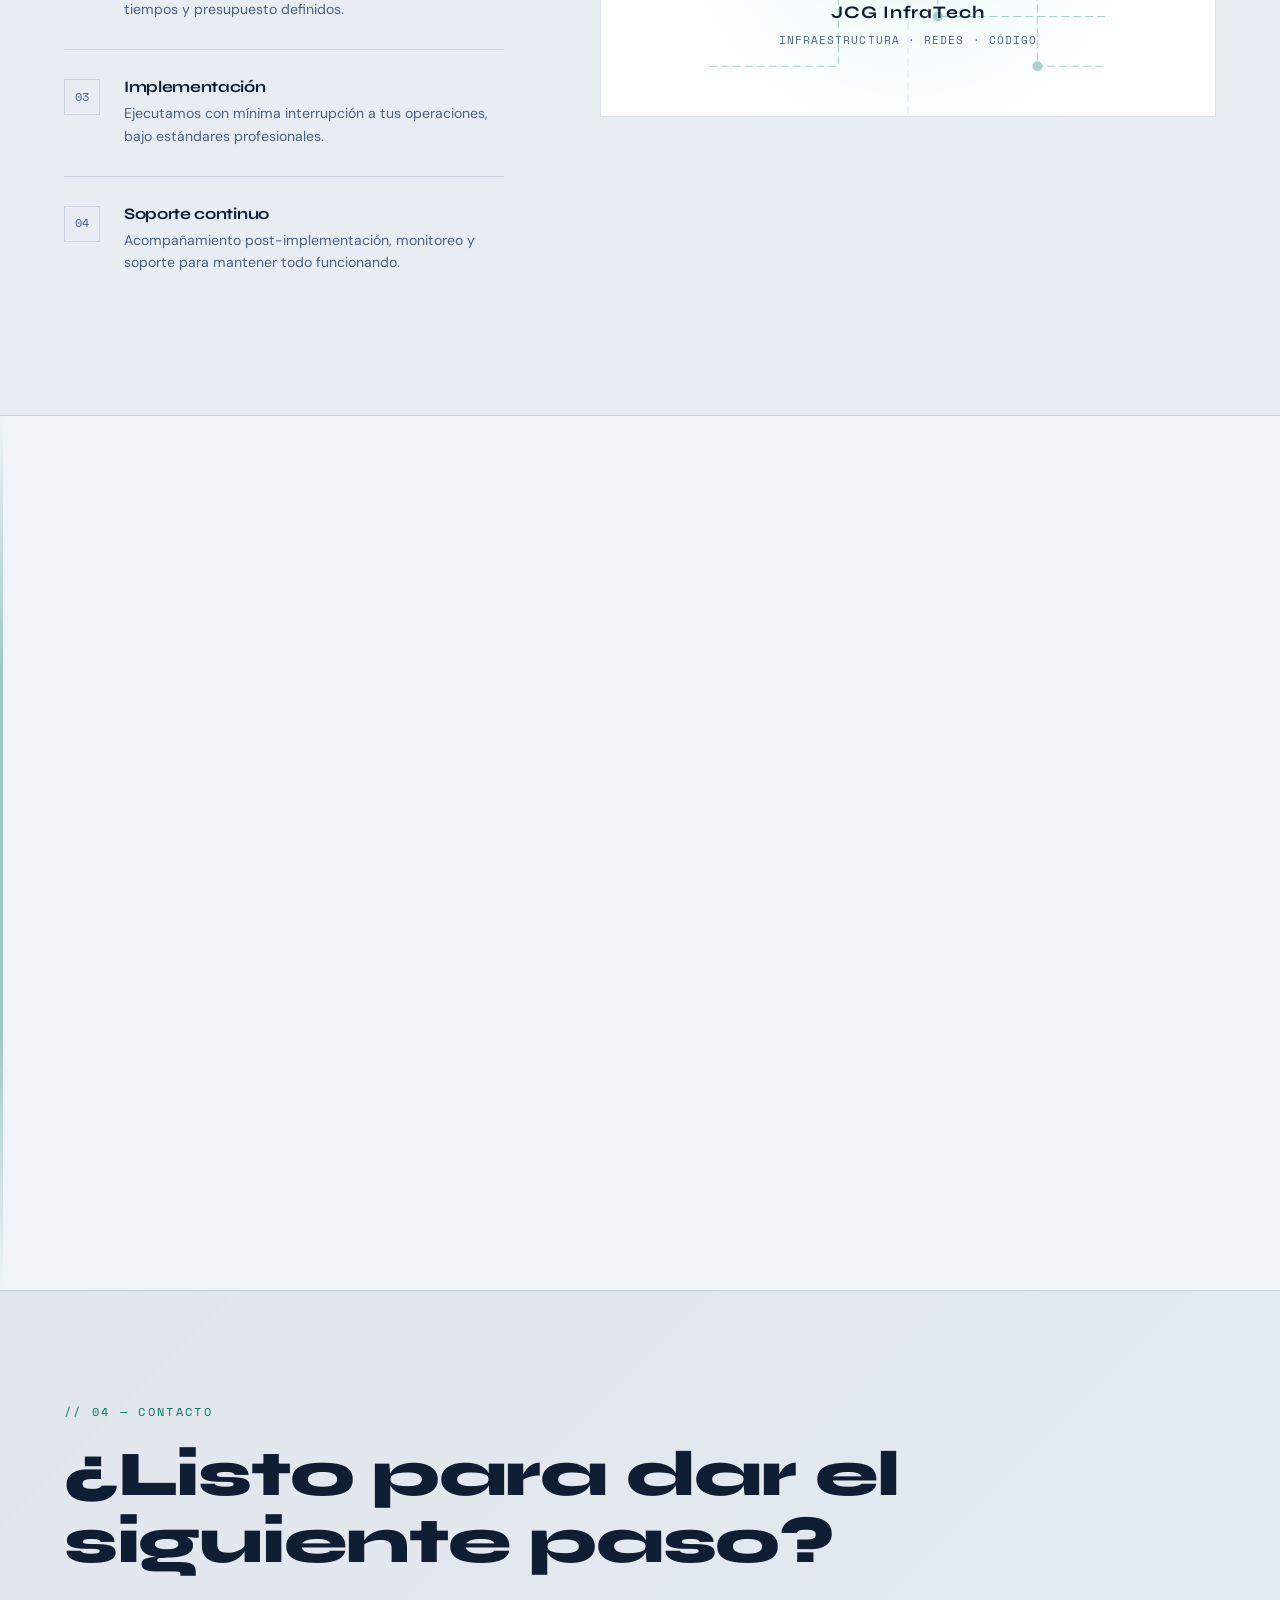
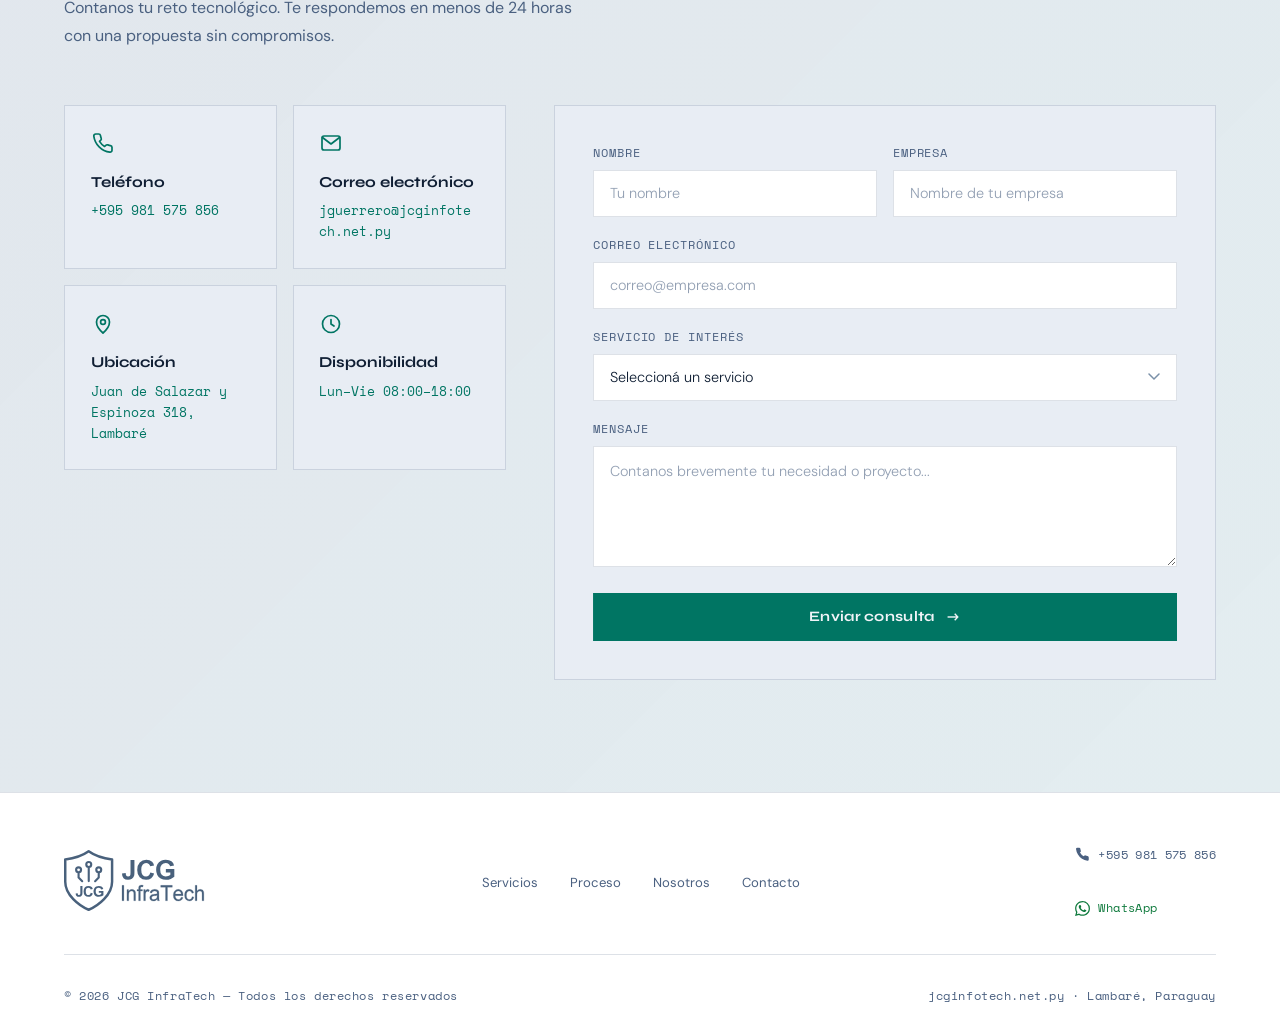
==== commit 4fa0c3fd: "feat: dirección completa del negocio en contacto y datos estructurados - streetAddress "Juan de Sala" ====
--- a/index.html
+++ b/index.html
@@ -57,6 +57,7 @@
     "email": "jguerrero@jcginfotech.net.py",
     "address": {
       "@type": "PostalAddress",
+      "streetAddress": "Juan de Salazar y Espinoza 318",
       "addressLocality": "Lambaré",
       "addressRegion": "Central",
       "addressCountry": "PY"
@@ -555,11 +556,11 @@
           <div class="contact-card-title">Correo electrónico</div>
           <div class="contact-card-value">jguerrero@jcginfotech.net.py</div>
         </a>
-        <div class="contact-card">
+        <a class="contact-card contact-card--link" data-track="map_click" data-track-location="contacto" href="https://maps.google.com/?cid=9319577303701166495" target="_blank" rel="noopener noreferrer">
           <svg class="contact-card-icon" viewBox="0 0 24 24" width="24" height="24" fill="none" stroke="currentColor" stroke-width="1.7" stroke-linecap="round" stroke-linejoin="round" aria-hidden="true"><path d="M12 21s-6.5-5.6-6.5-11a6.5 6.5 0 0 1 13 0c0 5.4-6.5 11-6.5 11Z"/><circle cx="12" cy="10" r="2.4"/></svg>
           <div class="contact-card-title">Ubicación</div>
-          <div class="contact-card-value">Lambaré, Paraguay</div>
-        </div>
+          <address class="contact-card-value">Juan de Salazar y Espinoza 318, Lambaré</address>
+        </a>
         <div class="contact-card">
           <svg class="contact-card-icon" viewBox="0 0 24 24" width="24" height="24" fill="none" stroke="currentColor" stroke-width="1.7" stroke-linecap="round" stroke-linejoin="round" aria-hidden="true"><circle cx="12" cy="12" r="8.5"/><path d="M12 7.5V12l3 2"/></svg>
           <div class="contact-card-title">Disponibilidad</div>
--- a/css/sections.css
+++ b/css/sections.css
@@ -440,6 +440,7 @@
   color: var(--color-cyan);
   font-family: var(--font-mono);
   font-size: var(--text-sm);
+  font-style: normal;
   overflow-wrap: anywhere;
 }
 
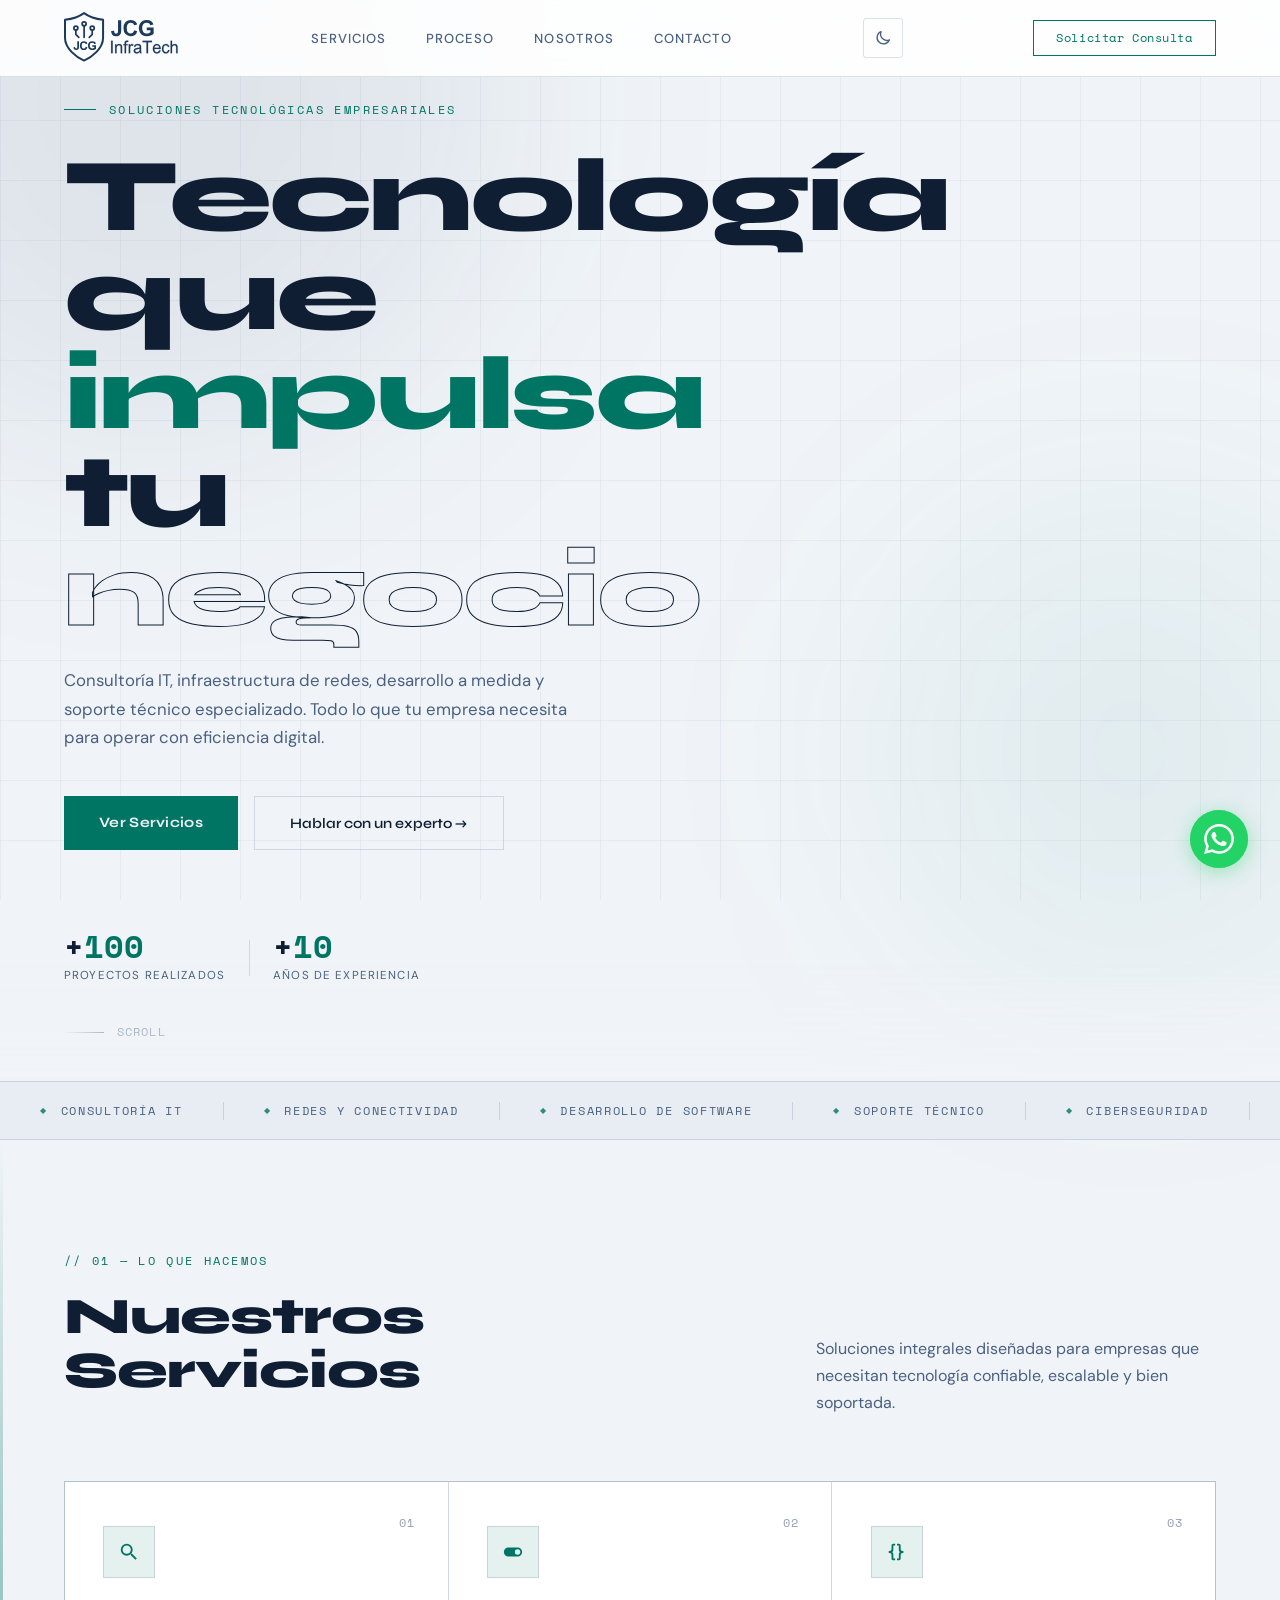
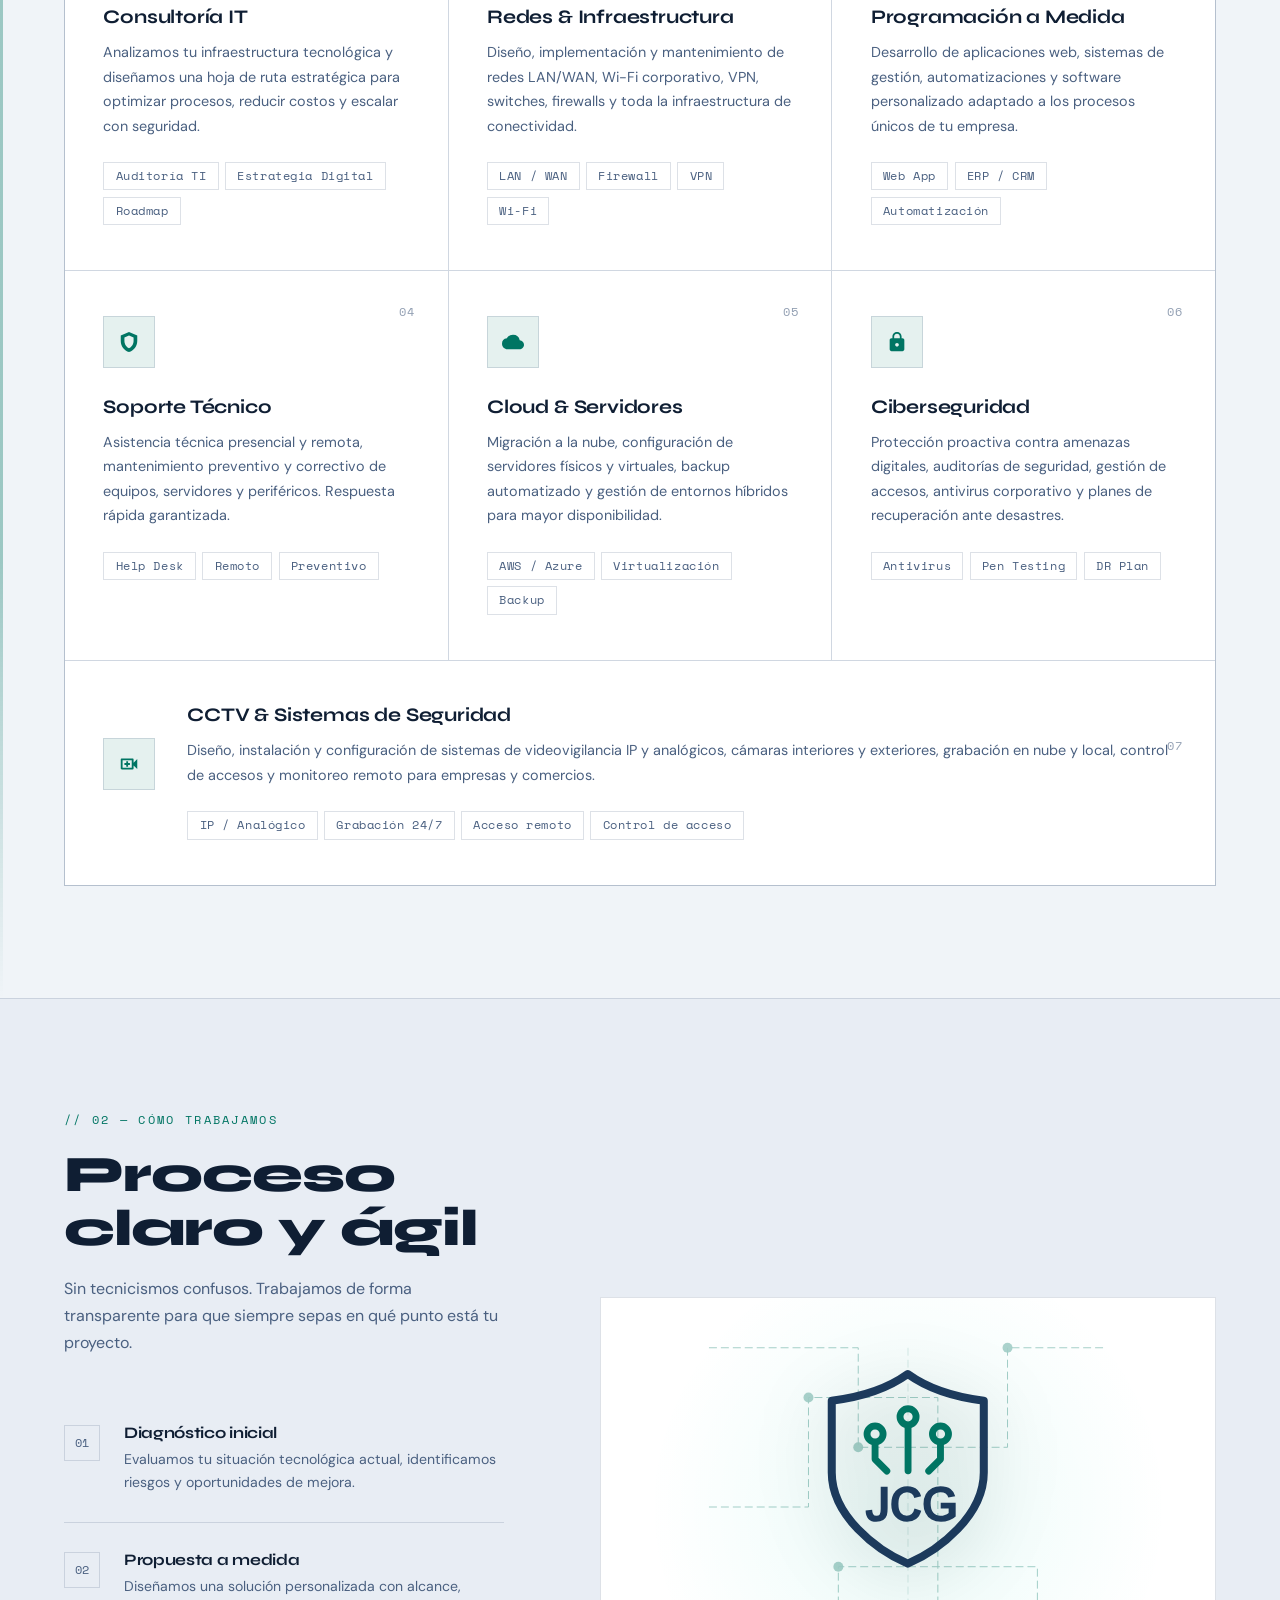
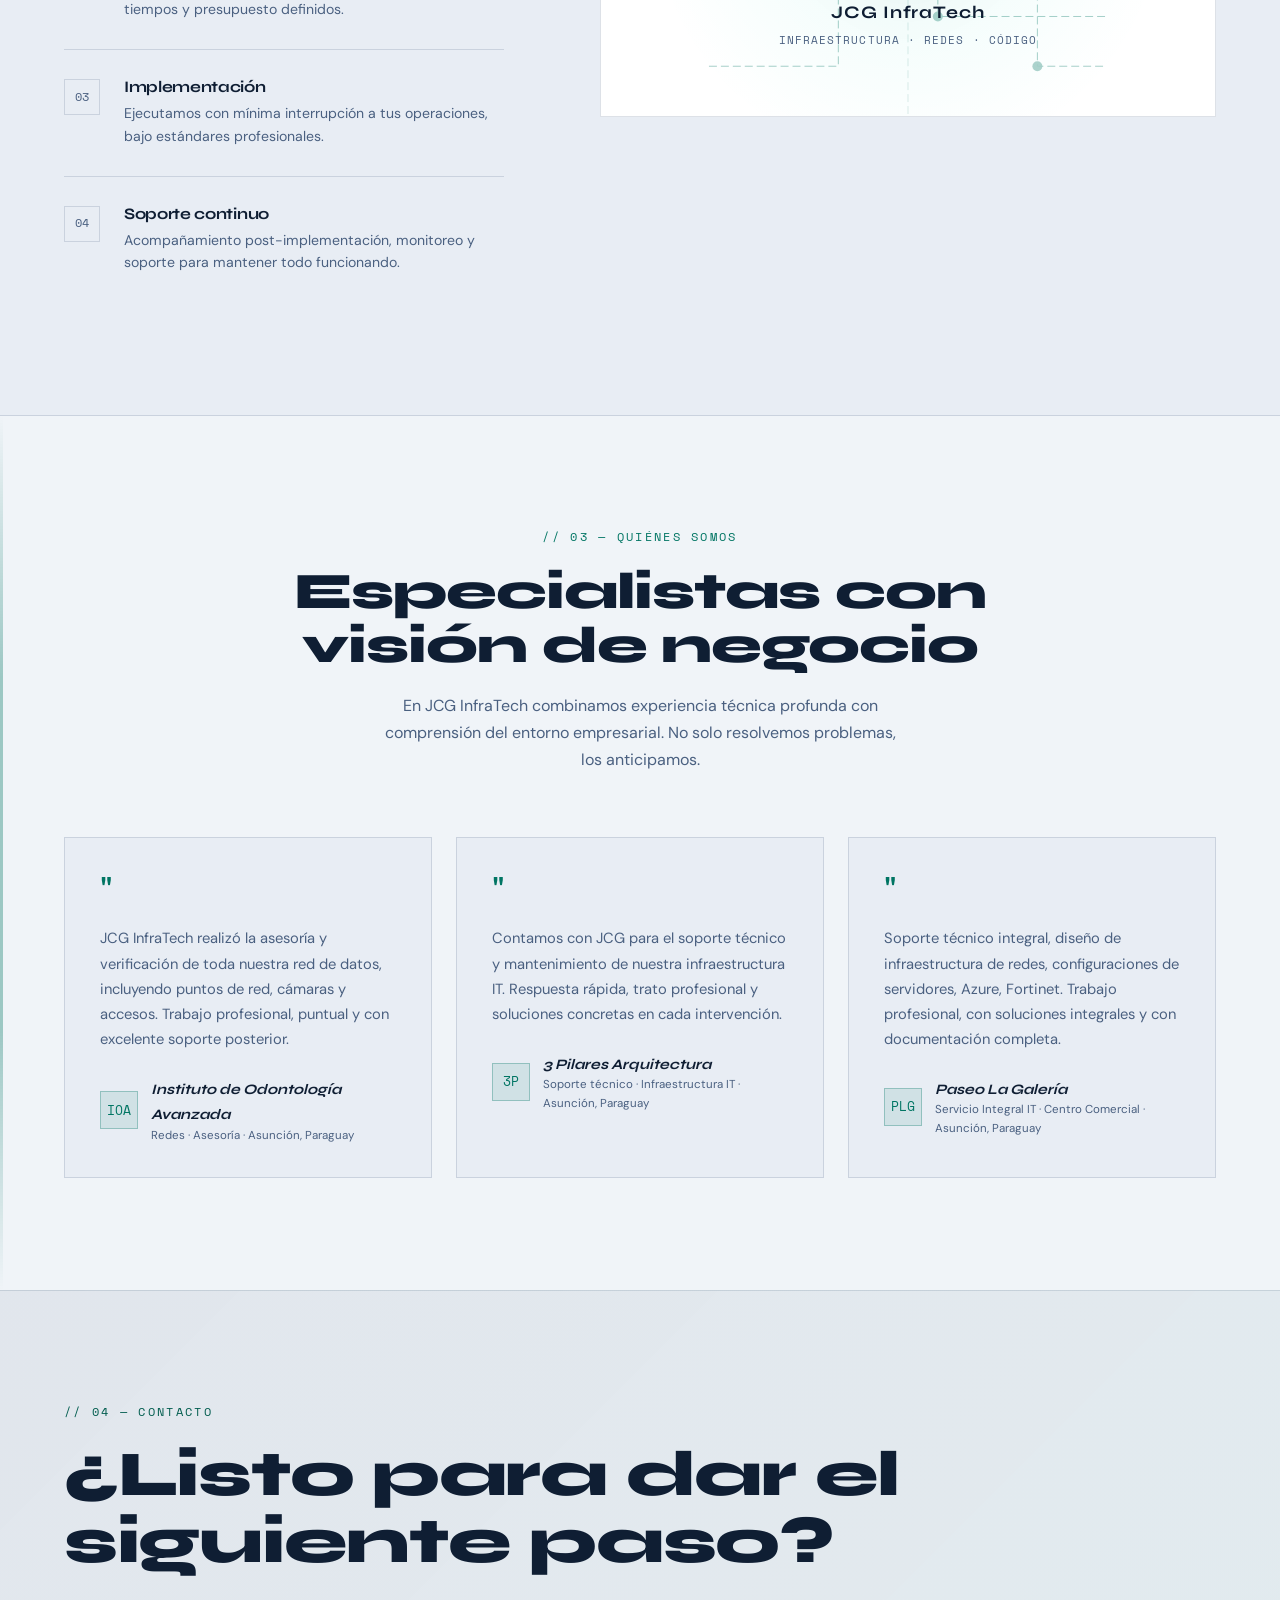
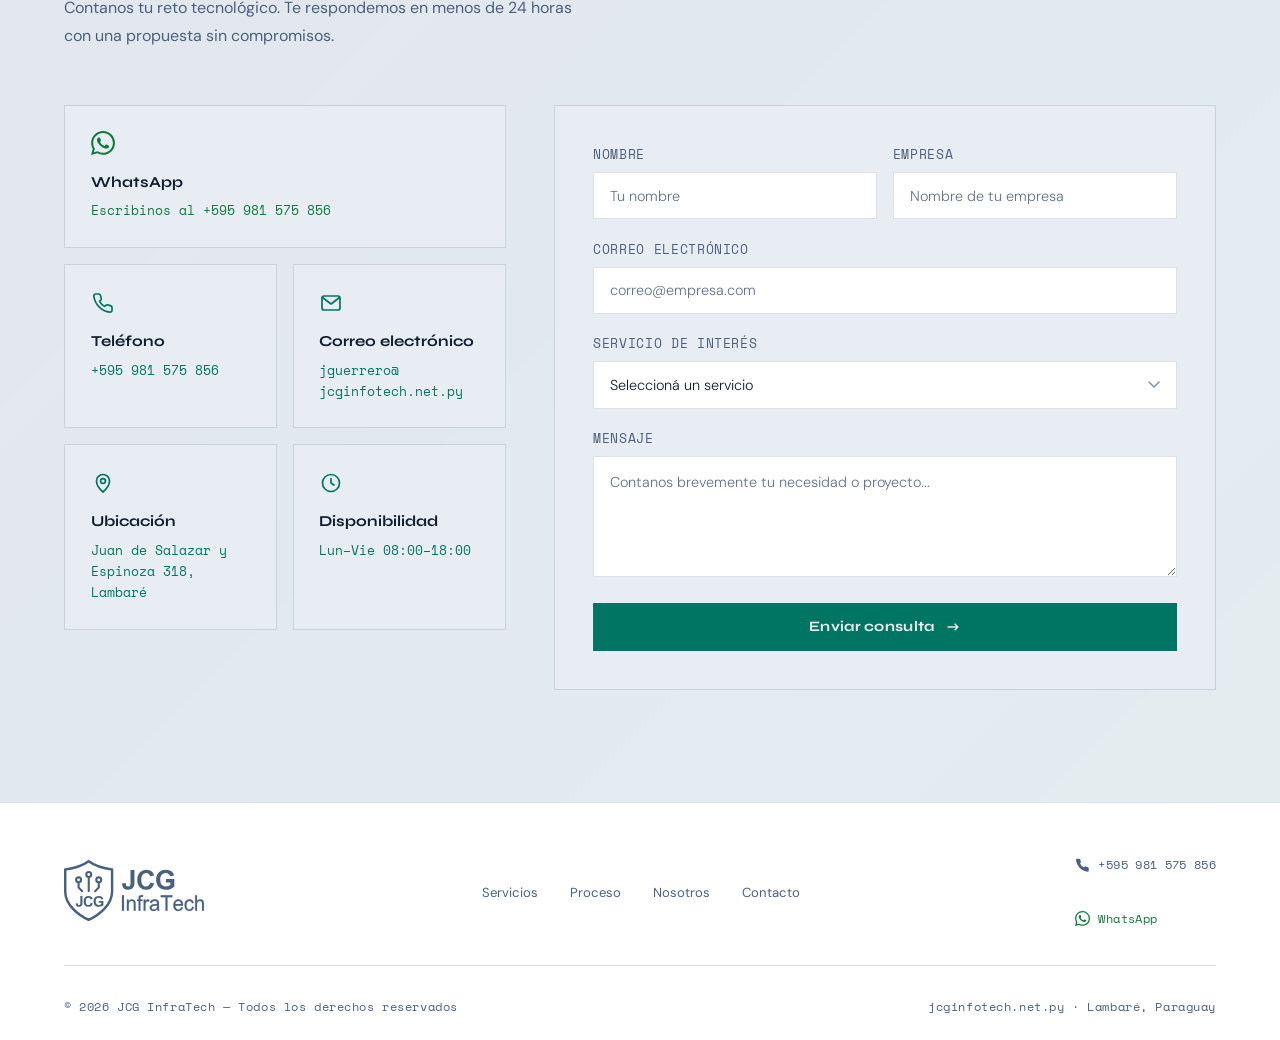
==== commit af16705a: "fix: auditoría Impeccable — WhatsApp en Contacto, contraste, CSS unificado y 404 - Contacto: tarjeta" ====
--- a/index.html
+++ b/index.html
@@ -3,7 +3,7 @@
 <head>
   <meta charset="UTF-8" />
   <meta name="viewport" content="width=device-width, initial-scale=1.0" />
-  <meta name="description" content="JCG InfraTech — Consultoría IT, redes, programación y soporte técnico para empresas en Paraguay." />
+  <meta name="description" content="Soporte técnico, redes, CCTV y consultoría IT para empresas en Lambaré, Asunción y Central. Respondemos tu consulta en menos de 24 horas." />
   <meta name="theme-color" content="#0a1628" media="(prefers-color-scheme: dark)" />
   <meta name="theme-color" content="#f0f4f8" media="(prefers-color-scheme: light)" />
   <meta name="color-scheme" content="dark light" />
@@ -19,7 +19,7 @@
   <meta property="og:site_name"    content="JCG InfraTech" />
   <meta property="og:url"          content="https://jcginfotech.net.py/" />
   <meta property="og:title"        content="JCG InfraTech — Soporte IT, Redes y CCTV en Paraguay" />
-  <meta property="og:description"  content="Consultoría IT, redes, programación y soporte técnico para empresas en Paraguay." />
+  <meta property="og:description"  content="Soporte técnico, redes, CCTV y consultoría IT para empresas en Lambaré, Asunción y Central. Respondemos tu consulta en menos de 24 horas." />
   <meta property="og:image"        content="https://jcginfotech.net.py/img/og-image.png?v=20261020" />
   <meta property="og:image:width"  content="1200" />
   <meta property="og:image:height" content="630" />
@@ -30,7 +30,7 @@
   <meta name="twitter:card"        content="summary_large_image" />
   <!-- twitter:site omitido — verificar handle real antes de agregar -->
   <meta name="twitter:title"       content="JCG InfraTech — Soporte IT, Redes y CCTV en Paraguay" />
-  <meta name="twitter:description" content="Consultoría IT, redes, programación y soporte técnico para empresas en Paraguay." />
+  <meta name="twitter:description" content="Soporte técnico, redes, CCTV y consultoría IT para empresas en Lambaré, Asunción y Central. Respondemos tu consulta en menos de 24 horas." />
   <meta name="twitter:image"       content="https://jcginfotech.net.py/img/og-image.png?v=20261020" />
   <meta name="twitter:image:alt"   content="JCG InfraTech — Consultoría IT, redes y soporte técnico en Paraguay" />
 
@@ -85,7 +85,8 @@
         {"@type": "Offer", "itemOffered": {"@type": "Service", "name": "Programación a medida"}},
         {"@type": "Offer", "itemOffered": {"@type": "Service", "name": "Soporte técnico"}},
         {"@type": "Offer", "itemOffered": {"@type": "Service", "name": "Cloud y Servidores"}},
-        {"@type": "Offer", "itemOffered": {"@type": "Service", "name": "Ciberseguridad"}}
+        {"@type": "Offer", "itemOffered": {"@type": "Service", "name": "Ciberseguridad"}},
+        {"@type": "Offer", "itemOffered": {"@type": "Service", "name": "CCTV y Sistemas de Seguridad"}}
       ]
     }
   }
@@ -125,14 +126,7 @@
     <link href="https://fonts.googleapis.com/css2?family=Space+Mono:wght@400;700&family=Syne:wght@400;600;700;800&family=DM+Sans:wght@300;400;500&display=swap" rel="stylesheet" />
   </noscript>
 
-  <!-- Stylesheets (order matters) -->
-  <link rel="stylesheet" href="css/variables.css?v=20261020" />
-  <link rel="stylesheet" href="css/base.css?v=20261020" />
-  <link rel="stylesheet" href="css/layout.css?v=20261020" />
-  <link rel="stylesheet" href="css/nav.css?v=20261020" />
-  <link rel="stylesheet" href="css/hero.css?v=20261020" />
-  <link rel="stylesheet" href="css/sections.css?v=20261020" />
-  <link rel="stylesheet" href="css/whatsapp.css?v=20261020" />
+  <link rel="stylesheet" href="css/styles.css?v=20261117" />
 </head>
 <body>
 
@@ -546,6 +540,12 @@
 
       <!-- Info cards -->
       <div class="contact-info fade-up" aria-label="Información de contacto">
+        <a class="contact-card contact-card--link contact-card--wa" data-track="whatsapp_click" data-track-location="contacto" href="https://wa.me/595981575856?text=Hola%2C%20me%20interesa%20conocer%20m%C3%A1s%20sobre%20sus%20servicios%20de%20IT" target="_blank" rel="noopener noreferrer">
+          <svg class="contact-card-icon" viewBox="0 0 24 24" width="24" height="24" fill="currentColor" aria-hidden="true"><path d="M17.472 14.382c-.297-.149-1.758-.867-2.03-.967-.273-.099-.471-.148-.67.15-.197.297-.767.966-.94 1.164-.173.199-.347.223-.644.075-.297-.15-1.255-.463-2.39-1.475-.883-.788-1.48-1.761-1.653-2.059-.173-.297-.018-.458.13-.606.134-.133.298-.347.446-.52.149-.174.198-.298.298-.497.099-.198.05-.371-.025-.52-.075-.149-.669-1.612-.916-2.207-.242-.579-.487-.5-.669-.51-.173-.008-.371-.01-.57-.01-.198 0-.52.074-.792.372-.272.297-1.04 1.016-1.04 2.479 0 1.462 1.065 2.875 1.213 3.074.149.198 2.096 3.2 5.077 4.487.709.306 1.262.489 1.694.625.712.227 1.36.195 1.871.118.571-.085 1.758-.719 2.006-1.413.248-.694.248-1.289.173-1.413-.074-.124-.272-.198-.57-.347m-5.421 7.403h-.004a9.87 9.87 0 0 1-5.031-1.378l-.361-.214-3.741.982.998-3.648-.235-.374a9.86 9.86 0 0 1-1.51-5.26c.001-5.45 4.436-9.884 9.888-9.884 2.64 0 5.122 1.03 6.988 2.898a9.825 9.825 0 0 1 2.893 6.994c-.003 5.45-4.437 9.884-9.885 9.884m8.413-18.297A11.815 11.815 0 0 0 12.05 0C5.495 0 .16 5.335.157 11.892c0 2.096.547 4.142 1.588 5.945L.057 24l6.305-1.654a11.882 11.882 0 0 0 5.683 1.448h.005c6.554 0 11.89-5.335 11.893-11.893a11.821 11.821 0 0 0-3.48-8.413z"/></svg>
+          <div class="contact-card-title">WhatsApp</div>
+          <div class="contact-card-value">Escribinos al +595 981 575 856</div>
+          <span class="sr-only">(se abre en una pestaña nueva)</span>
+        </a>
         <a class="contact-card contact-card--link" data-track="phone_click" data-track-location="contacto" href="tel:+595981575856">
           <svg class="contact-card-icon" viewBox="0 0 24 24" width="24" height="24" fill="none" stroke="currentColor" stroke-width="1.7" stroke-linecap="round" stroke-linejoin="round" aria-hidden="true"><path d="M21 16.4v2.9a1.9 1.9 0 0 1-2.1 1.9A18.8 18.8 0 0 1 2.8 5.1 1.9 1.9 0 0 1 4.7 3h2.9a1.9 1.9 0 0 1 1.9 1.6c.1.9.4 1.8.7 2.6a1.9 1.9 0 0 1-.4 2L8.5 10.4a15.2 15.2 0 0 0 5.1 5.1l1.2-1.2a1.9 1.9 0 0 1 2-.4c.8.3 1.7.6 2.6.7a1.9 1.9 0 0 1 1.6 1.8Z"/></svg>
           <div class="contact-card-title">Teléfono</div>
@@ -554,12 +554,13 @@
         <a class="contact-card contact-card--link" data-track="email_click" data-track-location="contacto" href="mailto:jguerrero@jcginfotech.net.py">
           <svg class="contact-card-icon" viewBox="0 0 24 24" width="24" height="24" fill="none" stroke="currentColor" stroke-width="1.7" stroke-linecap="round" stroke-linejoin="round" aria-hidden="true"><rect x="3" y="5" width="18" height="14" rx="2"/><path d="m3.5 6.5 8.5 6.5 8.5-6.5"/></svg>
           <div class="contact-card-title">Correo electrónico</div>
-          <div class="contact-card-value">jguerrero@jcginfotech.net.py</div>
+          <div class="contact-card-value">jguerrero@<wbr>jcginfotech.net.py</div>
         </a>
         <a class="contact-card contact-card--link" data-track="map_click" data-track-location="contacto" href="https://maps.google.com/?cid=9319577303701166495" target="_blank" rel="noopener noreferrer">
           <svg class="contact-card-icon" viewBox="0 0 24 24" width="24" height="24" fill="none" stroke="currentColor" stroke-width="1.7" stroke-linecap="round" stroke-linejoin="round" aria-hidden="true"><path d="M12 21s-6.5-5.6-6.5-11a6.5 6.5 0 0 1 13 0c0 5.4-6.5 11-6.5 11Z"/><circle cx="12" cy="10" r="2.4"/></svg>
           <div class="contact-card-title">Ubicación</div>
           <address class="contact-card-value">Juan de Salazar y Espinoza 318, Lambaré</address>
+          <span class="sr-only">(abre Google Maps en una pestaña nueva)</span>
         </a>
         <div class="contact-card">
           <svg class="contact-card-icon" viewBox="0 0 24 24" width="24" height="24" fill="none" stroke="currentColor" stroke-width="1.7" stroke-linecap="round" stroke-linejoin="round" aria-hidden="true"><circle cx="12" cy="12" r="8.5"/><path d="M12 7.5V12l3 2"/></svg>
@@ -697,7 +698,7 @@
         </a>
         <a href="https://wa.me/595981575856?text=Hola%2C%20me%20interesa%20conocer%20m%C3%A1s%20sobre%20sus%20servicios%20de%20IT" target="_blank" rel="noopener noreferrer" class="footer-cta-item footer-cta-wa" data-track="whatsapp_click" data-track-location="footer">
           <svg viewBox="0 0 24 24" fill="currentColor" width="15" height="15" aria-hidden="true"><path d="M17.472 14.382c-.297-.149-1.758-.867-2.03-.967-.273-.099-.471-.148-.67.15-.197.297-.767.966-.94 1.164-.173.199-.347.223-.644.075-.297-.15-1.255-.463-2.39-1.475-.883-.788-1.48-1.761-1.653-2.059-.173-.297-.018-.458.13-.606.134-.133.298-.347.446-.52.149-.174.198-.298.298-.497.099-.198.05-.371-.025-.52-.075-.149-.669-1.612-.916-2.207-.242-.579-.487-.5-.669-.51-.173-.008-.371-.01-.57-.01-.198 0-.52.074-.792.372-.272.297-1.04 1.016-1.04 2.479 0 1.462 1.065 2.875 1.213 3.074.149.198 2.096 3.2 5.077 4.487.709.306 1.262.489 1.694.625.712.227 1.36.195 1.871.118.571-.085 1.758-.719 2.006-1.413.248-.694.248-1.289.173-1.413-.074-.124-.272-.198-.57-.347m-5.421 7.403h-.004a9.87 9.87 0 0 1-5.031-1.378l-.361-.214-3.741.982.998-3.648-.235-.374a9.86 9.86 0 0 1-1.51-5.26c.001-5.45 4.436-9.884 9.888-9.884 2.64 0 5.122 1.03 6.988 2.898a9.825 9.825 0 0 1 2.893 6.994c-.003 5.45-4.437 9.884-9.885 9.884m8.413-18.297A11.815 11.815 0 0 0 12.05 0C5.495 0 .16 5.335.157 11.892c0 2.096.547 4.142 1.588 5.945L.057 24l6.305-1.654a11.882 11.882 0 0 0 5.683 1.448h.005c6.554 0 11.89-5.335 11.893-11.893a11.821 11.821 0 0 0-3.48-8.413z"/></svg>
-          WhatsApp
+          WhatsApp<span class="sr-only"> (se abre en una pestaña nueva)</span>
         </a>
       </div>
 
@@ -719,7 +720,7 @@
     href="https://wa.me/595981575856?text=Hola%2C%20me%20interesa%20conocer%20m%C3%A1s%20sobre%20sus%20servicios%20de%20IT"
     target="_blank"
     rel="noopener noreferrer"
-    aria-label="Contactar por WhatsApp"
+    aria-label="Contactar por WhatsApp (se abre en una pestaña nueva)"
   >
     <span class="whatsapp-tooltip">¡Escribinos por WhatsApp!</span>
     <div class="whatsapp-btn" role="presentation">
--- a/css/styles.css
+++ b/css/styles.css
@@ -0,0 +1,1965 @@
+/* ==========================================================
+   styles.css — JCG InfraTech
+   Una sola hoja (antes 7 archivos) para evitar idas y vueltas al servidor.
+   Orden: tokens → base → layout → nav → hero → secciones → WhatsApp
+   ========================================================== */
+
+
+/* ==========================================================
+   variables.css — Design tokens & CSS custom properties
+   JCG InfraTech
+   ========================================================== */
+
+/* ══════════════════════════════════════
+   MODO OSCURO (default)
+   ══════════════════════════════════════ */
+:root {
+  /* ── Colors ── */
+  --color-black:      #0a1628;
+  --color-dark:       #0f1e33;
+  --color-panel:      #162440;
+  --color-border:     rgba(0, 210, 180, 0.15);
+  --color-border-rgb: 0, 210, 180;
+  --color-cyan:       #00d2b4;
+  --color-cyan-hover: #00f0cc;
+  --color-cyan-dim:   rgba(0, 210, 180, 0.12);
+  --color-cyan-mid:   rgba(0, 210, 180, 0.35);
+  --color-navy:       #1e3a5f;
+  --color-navy-light: #2a5298;
+  --color-amber:      #f5a623;
+  --color-white:      #e8edf2;
+  --color-muted:      #9db5cc;   /* corregido: ratio 5.1:1 ✓ WCAG AA */
+  --color-card-bg:    rgba(15, 30, 51, 0.90);
+
+  /* ── Nav backdrop ── */
+  --nav-bg:           rgba(10, 22, 40, 0.85);
+  --nav-mobile-bg:    rgba(10, 22, 40, 0.97);
+
+  /* ── Orbs ── */
+  --orb-1-color:      rgba(30, 58, 95, 0.5);
+  --orb-2-color:      rgba(0, 210, 180, 0.06);
+
+  /* ── Grid bg ── */
+  --grid-line:        rgba(0, 210, 180, 0.04);
+
+  /* ── Hero outline stroke ── */
+  --outline-stroke:   #e8edf2;
+
+  /* ── Logo ── */
+  --color-logo:       #f2f6fa;
+
+  /* ── Estado de error ── */
+  --color-error:      #f56450;
+
+  /* ── WhatsApp (texto sobre fondo del tema) ── */
+  --color-wa:         #25d366;
+  --color-wa-hover:   #1da851;
+
+  /* ── Texto de ejemplo en campos (5.4:1) y acento sobre fondos teñidos ── */
+  --color-placeholder: #7f94aa;
+  --color-cyan-strong: #00d2b4;
+
+  /* ── Typography ── */
+  --font-display: 'Syne', sans-serif;
+  --font-mono:    'Space Mono', monospace;
+  --font-body:    'DM Sans', sans-serif;
+
+  /* ── Font sizes (fluid) ── */
+  --text-xs:   0.72rem;
+  --text-sm:   0.82rem;
+  --text-base: 0.9rem;
+  --text-md:   1rem;
+  --text-lg:   1.05rem;
+
+  /* ── Spacing ── */
+  --space-xs:  0.5rem;
+  --space-sm:  1rem;
+  --space-md:  1.5rem;
+  --space-lg:  2.5rem;
+  --space-xl:  4rem;
+  --space-2xl: 7rem;
+
+  /* ── Layout ── */
+  --max-width:    1280px;
+  --page-padding: 5%;
+
+  /* ── Borders ── */
+  --radius-sm: 3px;
+  --radius-md: 6px;
+
+  /* ── Transitions ── */
+  --transition-fast:   0.2s ease;
+  --transition-normal: 0.3s ease;
+  --transition-slow:   0.5s ease;
+
+  /* ── Z-index ── */
+  --z-bg:   0;
+  --z-base: 1;
+  --z-nav:  100;
+}
+
+/* ══════════════════════════════════════
+   MODO CLARO
+   ══════════════════════════════════════ */
+[data-theme="light"] {
+  --color-black:      #f0f4f8;
+  --color-dark:       #ffffff;
+  --color-panel:      #e8edf4;
+  --color-border:     rgba(30, 58, 95, 0.15);
+  --color-border-rgb: 30, 58, 95;
+  --color-cyan:       #007563;   /* cyan oscuro: 4.8:1+ sobre fondos claros (WCAG AA) */
+  --color-cyan-hover: #005c4e;
+  --color-cyan-dim:   rgba(0, 117, 99, 0.10);
+  --color-cyan-mid:   rgba(0, 117, 99, 0.30);
+  --color-navy:       #1e3a5f;
+  --color-navy-light: #2a5298;
+  --color-amber:      #d4870a;
+  --color-white:      #0f1e33;   /* invertido: texto oscuro */
+  --color-muted:      #4a6080;   /* ratio 5.4:1 sobre fondo claro ✓ */
+  --color-card-bg:    rgba(240, 244, 248, 0.90);
+
+  --nav-bg:           rgba(255, 255, 255, 0.88);
+  --nav-mobile-bg:    rgba(255, 255, 255, 0.98);
+
+  --orb-1-color:      rgba(30, 58, 95, 0.08);
+  --orb-2-color:      rgba(0, 117, 99, 0.06);
+
+  --grid-line:        rgba(30, 58, 95, 0.05);
+  --outline-stroke:   #0f1e33;
+  --color-logo:       #1c3a5c;
+  --color-error:      #b42318;
+  --color-wa:         #0f7a3d;   /* 5.4:1 sobre blanco */
+  --color-wa-hover:   #0b5e2f;
+  --color-placeholder: #62738a;  /* 4.8:1 sobre blanco */
+  --color-cyan-strong: #005c4e;  /* 5.9:1 sobre el degradado de Contacto */
+}
+
+/* ══════════════════════════════════════
+   PREFERENCIA DEL SISTEMA (sin toggle)
+   ══════════════════════════════════════ */
+@media (prefers-color-scheme: light) {
+  :root:not([data-theme="dark"]) {
+    --color-black:      #f0f4f8;
+    --color-dark:       #ffffff;
+    --color-panel:      #e8edf4;
+    --color-border:     rgba(30, 58, 95, 0.15);
+    --color-border-rgb: 30, 58, 95;
+    --color-cyan:       #007563;
+    --color-cyan-hover: #005c4e;
+    --color-cyan-dim:   rgba(0, 117, 99, 0.10);
+    --color-cyan-mid:   rgba(0, 117, 99, 0.30);
+    --color-white:      #0f1e33;
+    --color-muted:      #4a6080;
+    --color-card-bg:    rgba(240, 244, 248, 0.90);
+    --nav-bg:           rgba(255, 255, 255, 0.88);
+    --nav-mobile-bg:    rgba(255, 255, 255, 0.98);
+    --orb-1-color:      rgba(30, 58, 95, 0.08);
+    --orb-2-color:      rgba(0, 117, 99, 0.06);
+    --grid-line:        rgba(30, 58, 95, 0.05);
+    --outline-stroke:   #0f1e33;
+    --color-logo:       #1c3a5c;
+    --color-error:      #b42318;
+    --color-wa:         #0f7a3d;
+    --color-wa-hover:   #0b5e2f;
+    --color-placeholder: #62738a;
+    --color-cyan-strong: #005c4e;
+  }
+}
+
+/* ── Transición suave al cambiar tema ── */
+html.theme-transitioning,
+html.theme-transitioning *,
+html.theme-transitioning *::before,
+html.theme-transitioning *::after {
+  transition:
+    background-color 0.35s ease,
+    color            0.35s ease,
+    border-color     0.35s ease,
+    box-shadow       0.35s ease !important;
+}
+
+
+/* ==========================================================
+   base.css — Reset, body & global element styles
+   JCG Info Tech
+   ========================================================== */
+
+/* ── Reset ── */
+*,
+*::before,
+*::after {
+  box-sizing: border-box;
+  margin: 0;
+  padding: 0;
+}
+
+html {
+  scroll-behavior: smooth;
+  font-size: 16px;
+}
+
+body {
+  background-color: var(--color-black);
+  color: var(--color-white);
+  font-family: var(--font-body);
+  font-weight: 400;
+  line-height: 1.6;
+  overflow-x: hidden;
+  -webkit-font-smoothing: antialiased;
+  -moz-osx-font-smoothing: grayscale;
+  accent-color: var(--color-cyan);
+  caret-color: var(--color-cyan);
+}
+
+/* ── Superficies del navegador ── */
+::selection {
+  background: var(--color-cyan);
+  color: var(--color-black);
+}
+
+html {
+  scrollbar-color: var(--color-cyan-mid) var(--color-black);
+}
+
+/* ── Images ── */
+img {
+  display: block;
+  max-width: 100%;
+  height: auto;
+}
+
+/* ── Links ── */
+a {
+  color: inherit;
+  text-decoration: none;
+}
+
+/* ── Lists ── */
+ul,
+ol {
+  list-style: none;
+}
+
+/* ── Headings ── */
+h1, h2, h3, h4, h5, h6 {
+  font-family: var(--font-display);
+  font-weight: 800;
+  line-height: 1.05;
+  letter-spacing: -0.02em;
+}
+
+/* ── Saltar al contenido (visible solo con teclado) ── */
+.skip-link {
+  position: fixed;
+  top: 0.75rem;
+  left: 0.75rem;
+  z-index: calc(var(--z-nav) + 1);
+  background: var(--color-cyan);
+  color: var(--color-black);
+  font-family: var(--font-display);
+  font-weight: 700;
+  padding: 0.75rem 1.2rem;
+  transform: translateY(-200%);
+}
+
+.skip-link:focus {
+  transform: none;
+}
+
+main:focus {
+  outline: none;
+}
+
+/* ── Solo para lectores de pantalla ── */
+.sr-only {
+  position: absolute;
+  width: 1px;
+  height: 1px;
+  padding: 0;
+  margin: -1px;
+  overflow: hidden;
+  clip: rect(0, 0, 0, 0);
+  white-space: nowrap;
+  border: 0;
+}
+
+/* ── Buttons ── */
+button {
+  cursor: pointer;
+  border: none;
+  background: none;
+  font-family: inherit;
+}
+
+
+/* ==========================================================
+   layout.css — Grid backgrounds, orbs, section wrappers,
+                shared utilities & animations
+   JCG Info Tech
+   ========================================================== */
+
+/* ── Grid background ── */
+.grid-bg {
+  position: fixed;
+  inset: 0;
+  z-index: var(--z-bg);
+  background-image:
+    linear-gradient(var(--grid-line) 1px, transparent 1px),
+    linear-gradient(90deg, var(--grid-line) 1px, transparent 1px);
+  background-size: 60px 60px;
+  pointer-events: none;
+}
+
+/* ── Glow orbs ── */
+.orb {
+  position: fixed;
+  border-radius: 50%;
+  filter: blur(120px);
+  pointer-events: none;
+  z-index: var(--z-bg);
+}
+
+.orb-1 {
+  width: 700px;
+  height: 700px;
+  background: var(--orb-1-color);
+  top: -250px;
+  left: -200px;
+}
+
+.orb-2 {
+  width: 500px;
+  height: 500px;
+  background: var(--orb-2-color);
+  bottom: -100px;
+  right: -100px;
+}
+
+/* ── Section base ── */
+section {
+  position: relative;
+  z-index: var(--z-base);
+  padding: var(--space-2xl) var(--page-padding);
+}
+
+/* ── Section header elements ── */
+.section-tag {
+  font-family: var(--font-mono);
+  font-size: var(--text-xs);
+  color: var(--color-cyan);
+  letter-spacing: 0.2em;
+  text-transform: uppercase;
+  margin-bottom: 1.2rem;
+}
+
+.section-title {
+  font-size: clamp(2rem, 4vw, 3.2rem);
+  margin-bottom: 1.2rem;
+}
+
+.section-sub {
+  color: var(--color-muted);
+  font-size: var(--text-md);
+  max-width: 520px;
+  line-height: 1.7;
+}
+
+/* ── Shared buttons ── */
+.btn-primary {
+  display: inline-block;
+  background: var(--color-cyan);
+  color: var(--color-black);
+  padding: 0.9rem 2.2rem;
+  font-family: var(--font-display);
+  font-weight: 700;
+  font-size: var(--text-base);
+  letter-spacing: 0.02em;
+  transition: all var(--transition-normal);
+  position: relative;
+  overflow: hidden;
+}
+
+.btn-primary::after {
+  content: '';
+  position: absolute;
+  inset: 0;
+  background: rgba(255, 255, 255, 0.15);
+  transform: translateX(-100%);
+  transition: transform 0.3s;
+}
+
+.btn-primary:hover::after {
+  transform: translateX(0);
+}
+
+.btn-secondary {
+  display: inline-block;
+  border: 1px solid var(--color-border);
+  color: var(--color-white);
+  padding: 0.9rem 2.2rem;
+  font-family: var(--font-display);
+  font-weight: 600;
+  font-size: var(--text-base);
+  transition: all var(--transition-normal);
+  background: transparent;
+}
+
+.btn-secondary:hover {
+  border-color: var(--color-cyan);
+  color: var(--color-cyan);
+}
+
+/* ── Section tag centered modifier ── */
+.section-tag--center {
+  display: flex;
+  justify-content: center;
+}
+
+/* ── Section sub bottom spacing modifier ── */
+.section-sub--spaced {
+  margin-bottom: 2.5rem;
+}
+
+/* ── Tag pill ── */
+.tag {
+  font-family: var(--font-mono);
+  font-size: var(--text-xs);
+  padding: 0.25rem 0.7rem;
+  border: 1px solid var(--color-border);
+  color: var(--color-muted);
+  letter-spacing: 0.05em;
+}
+
+/* ── Scroll fade-up animation ── */
+.js .fade-up {
+  opacity: 0;
+  transform: translateY(24px);
+  transition: opacity 0.7s cubic-bezier(0.16, 1, 0.3, 1), transform 0.7s cubic-bezier(0.16, 1, 0.3, 1);
+}
+
+.js .fade-up.visible {
+  opacity: 1;
+  transform: none;
+}
+
+@media (prefers-reduced-motion: reduce) {
+  .js .fade-up {
+    opacity: 1;
+    transform: none;
+    transition: none;
+  }
+
+  html {
+    scroll-behavior: auto;
+  }
+}
+
+/* ══════════════════════════════════
+   MEJORAS VISUALES — polish pass
+   ══════════════════════════════════ */
+
+/* Línea de acento lateral en secciones impares */
+#servicios,
+#nosotros {
+  position: relative;
+}
+
+#servicios::after,
+#nosotros::after {
+  content: '';
+  position: absolute;
+  top: 0; bottom: 0; left: 0;
+  width: 3px;
+  background: linear-gradient(
+    180deg,
+    transparent 0%,
+    var(--color-cyan) 30%,
+    var(--color-cyan) 70%,
+    transparent 100%
+  );
+  opacity: 0.35;
+  pointer-events: none;
+}
+
+/* Focus visible para accesibilidad — teclado */
+a:focus-visible,
+button:focus-visible {
+  outline: 2px solid var(--color-cyan);
+  outline-offset: 3px;
+  border-radius: 2px;
+}
+
+/* Scroll suave para todo el documento */
+html {
+  scroll-padding-top: 100px; /* compensa el nav fijo al hacer anchor scroll */
+}
+
+
+/* ==========================================================
+   nav.css — Navigation bar
+   JCG Info Tech
+   ========================================================== */
+
+nav {
+  position: fixed;
+  top: 0;
+  width: 100%;
+  z-index: var(--z-nav);
+  display: flex;
+  align-items: center;
+  justify-content: space-between;
+  padding: 0.4rem var(--page-padding);
+  background: var(--nav-bg);
+  backdrop-filter: blur(20px);
+  -webkit-backdrop-filter: blur(20px);
+  border-bottom: 1px solid var(--color-border);
+}
+
+/* ── Logo ── */
+.nav-logo {
+  display: flex;
+  align-items: center;
+  padding: 0.35rem 0;
+}
+
+.nav-logo__img {
+  display: block;
+  height: 52px;
+  width: auto;
+  aspect-ratio: 810 / 362;
+  color: var(--color-logo);
+  transition: opacity var(--transition-fast);
+}
+
+.nav-logo:hover .nav-logo__img {
+  opacity: 0.85;
+}
+
+/* ── Links ── */
+.nav-links {
+  display: flex;
+  gap: 2.5rem;
+}
+
+.nav-links a {
+  color: var(--color-muted);
+  font-size: var(--text-sm);
+  letter-spacing: 0.08em;
+  text-transform: uppercase;
+  transition: color var(--transition-fast);
+  font-weight: 500;
+}
+
+.nav-links a:hover,
+.nav-links a[aria-current] {
+  color: var(--color-cyan);
+}
+
+/* ── CTA button ── */
+.nav-cta {
+  background: transparent;
+  border: 1px solid var(--color-cyan);
+  color: var(--color-cyan);
+  padding: 0.5rem 1.4rem;
+  font-family: var(--font-mono);
+  font-size: var(--text-xs);
+  transition: all var(--transition-normal);
+  letter-spacing: 0.05em;
+}
+
+.nav-cta:hover {
+  background: var(--color-cyan);
+  color: var(--color-black);
+}
+
+/* ── Hamburger (mobile) ── */
+.nav-toggle {
+  display: none;
+  flex-direction: column;
+  gap: 5px;
+  cursor: pointer;
+  padding: 4px;
+}
+
+.nav-toggle span {
+  display: block;
+  width: 24px;
+  height: 2px;
+  background: var(--color-white);
+  transition: all var(--transition-normal);
+}
+
+/* ── Responsive ── */
+@media (max-width: 768px) {
+  .nav-links {
+    display: none;
+    position: absolute;
+    top: 100%;
+    left: 0;
+    width: 100%;
+    flex-direction: column;
+    background: var(--nav-mobile-bg);
+    border-bottom: 1px solid var(--color-border);
+    padding: 1.5rem var(--page-padding);
+    gap: 1.5rem;
+  }
+
+  .nav-links.open {
+    display: flex;
+  }
+
+  .nav-toggle {
+    display: flex;
+    order: 1;
+    justify-content: center;
+    align-items: center;
+    min-width: 44px;
+    min-height: 44px;
+    padding: 10px;
+    margin-right: -10px;
+  }
+
+  .theme-toggle {
+    margin-left: auto;
+    margin-right: 0.5rem;
+  }
+
+  .nav-cta {
+    display: none;
+  }
+}
+
+@media (max-width: 768px) {
+  .nav-logo__img {
+    height: 42px;
+  }
+}
+
+/* ── Theme toggle button ── */
+.theme-toggle {
+  background: transparent;
+  border: 1px solid var(--color-border);
+  color: var(--color-muted);
+  width: 40px;
+  height: 40px;
+  display: flex;
+  align-items: center;
+  justify-content: center;
+  cursor: pointer;
+  transition: color var(--transition-fast), border-color var(--transition-fast);
+  border-radius: var(--radius-sm);
+  flex-shrink: 0;
+}
+
+.theme-toggle__moon,
+[data-theme="light"] .theme-toggle__sun {
+  display: none;
+}
+
+[data-theme="light"] .theme-toggle__moon {
+  display: block;
+}
+
+.theme-toggle:hover {
+  border-color: var(--color-cyan);
+  color: var(--color-cyan);
+}
+
+
+/* ==========================================================
+   hero.css — Hero section
+   JCG Info Tech
+   ========================================================== */
+
+#hero {
+  position: relative;
+  z-index: var(--z-base);
+  min-height: 100vh;
+  min-height: 100svh;
+  display: flex;
+  flex-direction: column;
+  justify-content: center;
+  padding: 100px var(--page-padding) 6rem;
+}
+
+#hero > :not(.hero-scroll) {
+  position: relative;
+  z-index: 1;
+}
+
+/* ── Eyebrow tag ── */
+.hero-tag {
+  font-family: var(--font-mono);
+  font-size: 0.75rem;
+  color: var(--color-cyan);
+  letter-spacing: 0.2em;
+  text-transform: uppercase;
+  margin-bottom: 1.8rem;
+  display: flex;
+  align-items: center;
+  gap: 0.8rem;
+}
+
+.hero-tag::before {
+  content: '';
+  display: block;
+  width: 32px;
+  height: 1px;
+  background: var(--color-cyan);
+}
+
+/* ── Main heading ── */
+.hero-title {
+  font-size: clamp(2.25rem, 10vw, 6.5rem);
+  font-weight: 800;
+  line-height: 0.95;
+  letter-spacing: -0.03em;
+  max-width: 800px;
+  margin-bottom: 1.5rem;
+}
+
+.hero-title em {
+  font-style: normal;
+  color: var(--color-cyan);
+}
+
+.hero-title .outline {
+  -webkit-text-stroke: 1px var(--outline-stroke);
+  color: transparent;
+}
+
+/* ── Description ── */
+.hero-desc {
+  color: var(--color-muted);
+  font-size: var(--text-lg);
+  max-width: 520px;
+  line-height: 1.7;
+  margin-bottom: 2.8rem;
+}
+
+/* ── CTA row ── */
+.hero-actions {
+  display: flex;
+  gap: 1rem;
+  flex-wrap: wrap;
+}
+
+/* ── Stats row ── */
+.hero-stats {
+  display: flex;
+  gap: 3rem;
+  margin-top: 5rem;
+  flex-wrap: wrap;
+}
+
+.stat-num {
+  font-family: var(--font-mono);
+  font-size: 2rem;
+  font-weight: 700;
+  color: var(--color-white);
+  line-height: 1;
+}
+
+.stat-num span {
+  color: var(--color-cyan);
+}
+
+.stat-label {
+  font-size: var(--text-xs);
+  color: var(--color-muted);
+  text-transform: uppercase;
+  letter-spacing: 0.1em;
+  margin-top: 0.3rem;
+}
+
+/* ── Scroll hint ── */
+.hero-scroll {
+  position: absolute;
+  bottom: 2.5rem;
+  left: var(--page-padding);
+  display: flex;
+  align-items: center;
+  gap: 0.8rem;
+  color: var(--color-muted);
+  font-size: var(--text-xs);
+  font-family: var(--font-mono);
+  letter-spacing: 0.1em;
+}
+
+.scroll-line {
+  width: 40px;
+  height: 1px;
+  background: linear-gradient(90deg, transparent, var(--color-muted));
+  animation: scrollPulse 2s ease-in-out infinite;
+}
+
+@keyframes scrollPulse {
+  0%, 100% { opacity: 0.4; }
+  50%       { opacity: 1;   }
+}
+
+/* ── Responsive ── */
+@media (max-width: 768px) {
+  /* Deja libre la zona del botón flotante de WhatsApp */
+  .hero-stats {
+    gap: 1.5rem;
+    padding-right: 4.5rem;
+  }
+
+  .hero-scroll {
+    display: none;
+  }
+}
+
+/* ══════════════════════════════════
+   HERO — mejoras visuales
+   ══════════════════════════════════ */
+
+/* Gradiente sutil en la parte inferior del hero para transición suave */
+#hero::after {
+  content: '';
+  position: absolute;
+  bottom: 0; left: 0; right: 0;
+  height: 120px;
+  background: linear-gradient(to bottom, transparent, var(--color-black));
+  pointer-events: none;
+  z-index: 0;
+}
+
+/* Stats con separador mejorado */
+.stat-item {
+  position: relative;
+}
+
+.stat-item + .stat-item::before {
+  content: '';
+  position: absolute;
+  left: -1.5rem;
+  top: 50%;
+  transform: translateY(-50%);
+  height: 36px;
+  width: 1px;
+  background: var(--color-border);
+}
+
+/* Tag de eyebrow con animación de entrada */
+.hero-tag {
+  animation: fadeInLeft 0.8s ease both;
+}
+
+.hero-title {
+  animation: fadeInLeft 0.8s ease 0.1s both;
+}
+
+.hero-desc {
+  animation: fadeInLeft 0.8s ease 0.2s both;
+}
+
+.hero-actions {
+  animation: fadeInLeft 0.8s ease 0.3s both;
+}
+
+@keyframes fadeInLeft {
+  from {
+    opacity: 0;
+    transform: translateX(-20px);
+  }
+  to {
+    opacity: 1;
+    transform: translateX(0);
+  }
+}
+
+@media (prefers-reduced-motion: reduce) {
+  .hero-tag,
+  .hero-title,
+  .hero-desc,
+  .hero-actions,
+  .scroll-line {
+    animation: none;
+  }
+}
+
+
+/* ==========================================================
+   sections.css — All page sections (marquee, servicios,
+                  proceso, nosotros, contacto, footer)
+   JCG Info Tech
+   ========================================================== */
+
+/* ══════════════════════════════════
+   MARQUEE
+   ══════════════════════════════════ */
+.marquee-wrap {
+  border-top: 1px solid var(--color-border);
+  border-bottom: 1px solid var(--color-border);
+  padding: 1.2rem 0;
+  overflow: hidden;
+  position: relative;
+  z-index: var(--z-base);
+  background: var(--color-panel);
+}
+
+.marquee-track {
+  display: flex;
+  animation: marquee 22s linear infinite;
+  white-space: nowrap;
+  width: max-content;
+}
+
+.marquee-item {
+  padding: 0 2.5rem;
+  font-family: var(--font-mono);
+  font-size: var(--text-xs);
+  color: var(--color-muted);
+  letter-spacing: 0.15em;
+  text-transform: uppercase;
+  border-right: 1px solid var(--color-border);
+  display: flex;
+  align-items: center;
+  gap: 0.8rem;
+}
+
+.marquee-item::before {
+  content: '◆';
+  color: var(--color-cyan);
+  font-size: 0.5rem;
+}
+
+@keyframes marquee {
+  from { transform: translateX(0); }
+  to   { transform: translateX(-50%); }
+}
+
+.marquee-wrap:hover .marquee-track {
+  animation-play-state: paused;
+}
+
+@media (prefers-reduced-motion: reduce) {
+  .marquee-track {
+    animation: none;
+  }
+}
+
+/* ══════════════════════════════════
+   SERVICIOS
+   ══════════════════════════════════ */
+#servicios .header-row {
+  display: flex;
+  justify-content: space-between;
+  align-items: flex-end;
+  margin-bottom: 4rem;
+  gap: 2rem;
+  flex-wrap: wrap;
+}
+
+.services-grid {
+  display: grid;
+  grid-template-columns: repeat(3, 1fr);
+  gap: 1px;
+  background: var(--color-border);
+  border: 1px solid var(--color-border);
+}
+
+/* Card 07 — CCTV — spans full row width on last position */
+.service-card--featured {
+  grid-column: span 3;
+  display: grid;
+  grid-template-columns: auto 1fr;
+  grid-template-rows: auto auto auto;
+  column-gap: 2rem;
+}
+
+.service-card--featured .service-num {
+  grid-column: 1;
+  grid-row: 1;
+}
+
+.service-card--featured .service-icon {
+  grid-column: 1;
+  grid-row: 2;
+  margin-bottom: 0;
+  align-self: start;
+}
+
+.service-card--featured .service-title {
+  grid-column: 2;
+  grid-row: 1 / 2;
+  align-self: end;
+}
+
+.service-card--featured .service-desc {
+  grid-column: 2;
+  grid-row: 2;
+}
+
+.service-card--featured .service-tags {
+  grid-column: 2;
+  grid-row: 3;
+}
+
+@media (max-width: 768px) {
+  .services-grid {
+    grid-template-columns: 1fr;
+  }
+
+  .service-card--featured {
+    grid-column: span 1;
+    display: block;
+  }
+}
+
+/* ── Service card ── */
+.service-card {
+  background: var(--color-dark);
+  padding: 2.8rem 2.4rem;
+  position: relative;
+  overflow: hidden;
+  transition: background var(--transition-normal);
+}
+
+.service-card::before {
+  content: '';
+  position: absolute;
+  top: 0;
+  left: 0;
+  width: 100%;
+  height: 2px;
+  background: var(--color-cyan);
+  transform: scaleX(0);
+  transform-origin: left;
+  transition: transform 0.4s cubic-bezier(0.16, 1, 0.3, 1);
+}
+
+.service-card:hover {
+  background: var(--color-panel);
+}
+
+.service-card:hover::before {
+  transform: scaleX(1);
+}
+
+.service-icon {
+  width: 52px;
+  height: 52px;
+  border: 1px solid var(--color-border);
+  display: flex;
+  align-items: center;
+  justify-content: center;
+  margin-bottom: 1.8rem;
+  font-size: 1.4rem;
+  background: var(--color-cyan-dim);
+  transition: all var(--transition-normal);
+}
+
+.service-card:hover .service-icon {
+  border-color: var(--color-cyan);
+  background: color-mix(in srgb, var(--color-cyan) 20%, transparent);
+}
+
+.service-num {
+  position: absolute;
+  top: 2rem;
+  right: 2rem;
+  font-family: var(--font-mono);
+  font-size: var(--text-xs);
+  color: var(--color-muted);
+  opacity: 0.6;
+  letter-spacing: 0.1em;
+}
+
+.service-title {
+  font-family: var(--font-display);
+  font-weight: 700;
+  font-size: 1.2rem;
+  margin-bottom: 0.8rem;
+  letter-spacing: -0.01em;
+}
+
+.service-desc {
+  color: var(--color-muted);
+  font-size: var(--text-base);
+  line-height: 1.7;
+  margin-bottom: 1.5rem;
+}
+
+.service-tags {
+  display: flex;
+  flex-wrap: wrap;
+  gap: 0.4rem;
+}
+
+/* ══════════════════════════════════
+   PROCESO
+   ══════════════════════════════════ */
+#proceso {
+  background: var(--color-panel);
+  border-top: 1px solid var(--color-border);
+  border-bottom: 1px solid var(--color-border);
+}
+
+#proceso .inner {
+  display: grid;
+  grid-template-columns: 1fr 1.4fr;
+  gap: 6rem;
+  align-items: center;
+}
+
+/* ── Steps list ── */
+.process-steps {
+  display: flex;
+  flex-direction: column;
+}
+
+.step {
+  display: flex;
+  gap: 1.5rem;
+  padding: 1.8rem 0;
+  border-bottom: 1px solid var(--color-border);
+  transition: all var(--transition-fast);
+}
+
+.step:last-child {
+  border-bottom: none;
+}
+
+.step:hover .step-num {
+  color: var(--color-cyan);
+  border-color: var(--color-cyan);
+}
+
+.step-num {
+  font-family: var(--font-mono);
+  font-size: var(--text-xs);
+  color: var(--color-muted);
+  border: 1px solid var(--color-border);
+  width: 36px;
+  height: 36px;
+  display: flex;
+  align-items: center;
+  justify-content: center;
+  flex-shrink: 0;
+  transition: all var(--transition-normal);
+}
+
+.step-title {
+  font-family: var(--font-display);
+  font-weight: 700;
+  font-size: var(--text-md);
+  margin-bottom: 0.4rem;
+}
+
+.step-desc {
+  color: var(--color-muted);
+  font-size: 0.88rem;
+  line-height: 1.6;
+}
+
+/* ── Circuit visual ── */
+.process-visual {
+  position: relative;
+  height: 420px;
+  border: 1px solid var(--color-border);
+  background: var(--color-dark);
+  display: flex;
+  align-items: center;
+  justify-content: center;
+  overflow: hidden;
+}
+
+.process-visual::before {
+  content: '';
+  position: absolute;
+  inset: 0;
+  background: radial-gradient(circle at 50% 50%, rgba(0, 210, 180, 0.08) 0%, transparent 70%);
+}
+
+.circuit-svg {
+  position: absolute;
+  inset: 0;
+  width: 100%;
+  height: 100%;
+  opacity: 0.35;
+}
+
+.circuit-path {
+  stroke: var(--color-cyan);
+  stroke-width: 1;
+  fill: none;
+  stroke-dasharray: 8 4;
+  animation: dash 6s linear infinite;
+}
+
+@keyframes dash {
+  to { stroke-dashoffset: -120; }
+}
+
+/* ══════════════════════════════════
+   NOSOTROS / TESTIMONIOS
+   ══════════════════════════════════ */
+.testimonios-header {
+  text-align: center;
+  max-width: 700px;
+  margin: 0 auto 4rem;
+}
+
+.testimonios-header .section-sub {
+  margin: 0 auto;
+  text-align: center;
+}
+
+.testimonios-grid {
+  display: grid;
+  grid-template-columns: repeat(auto-fit, minmax(300px, 1fr));
+  gap: 1.5rem;
+}
+
+/* ── Testimonial card ── */
+.testi-card {
+  background: var(--color-panel);
+  border: 1px solid var(--color-border);
+  padding: 2rem 2.2rem;
+  position: relative;
+  transition: border-color var(--transition-normal);
+}
+
+.testi-card:hover {
+  border-color: var(--color-cyan-mid);
+}
+
+.testi-quote {
+  font-size: 2.5rem;
+  color: var(--color-cyan);
+  line-height: 1;
+  font-family: var(--font-display);
+  margin-bottom: 1rem;
+}
+
+.testi-text {
+  color: var(--color-muted);
+  font-size: 0.92rem;
+  line-height: 1.7;
+  margin-bottom: 1.5rem;
+}
+
+.testi-author {
+  display: flex;
+  align-items: center;
+  gap: 0.8rem;
+}
+
+.testi-avatar {
+  width: 38px;
+  height: 38px;
+  background: var(--color-cyan-dim);
+  border: 1px solid var(--color-cyan-mid);
+  display: flex;
+  align-items: center;
+  justify-content: center;
+  font-family: var(--font-mono);
+  font-size: var(--text-sm);
+  color: var(--color-cyan);
+  flex-shrink: 0;
+}
+
+.testi-name {
+  font-family: var(--font-display);
+  font-weight: 700;
+  font-size: var(--text-base);
+}
+
+.testi-role {
+  color: var(--color-muted);
+  font-size: var(--text-xs);
+}
+
+/* ══════════════════════════════════
+   CONTACTO
+   ══════════════════════════════════ */
+#contacto .section-title {
+  font-size: clamp(2.5rem, 5vw, 4rem);
+}
+
+#contacto .section-sub {
+  margin-top: 1rem;
+}
+
+/* ── Contact info cards ── */
+.contact-card {
+  display: block;
+  background: var(--color-panel);
+  border: 1px solid var(--color-border);
+  padding: 1.6rem;
+  min-width: 0;
+  transition: border-color var(--transition-normal), transform var(--transition-normal), box-shadow var(--transition-normal);
+}
+
+.contact-card--link:hover {
+  border-color: var(--color-cyan-mid);
+  transform: translateY(-3px);
+  box-shadow: 0 8px 30px rgba(0, 210, 180, 0.08);
+}
+
+.contact-card-icon {
+  display: block;
+  width: 24px;
+  height: 24px;
+  margin-bottom: 0.9rem;
+  fill: none;
+  stroke: var(--color-cyan);
+  stroke-width: 1.7;
+  stroke-linecap: round;
+  stroke-linejoin: round;
+}
+
+.contact-card-title {
+  font-family: var(--font-display);
+  font-weight: 700;
+  font-size: 0.95rem;
+  margin-bottom: 0.4rem;
+}
+
+.contact-card-value {
+  color: var(--color-cyan);
+  font-family: var(--font-mono);
+  font-size: var(--text-sm);
+  font-style: normal;
+  overflow-wrap: break-word;
+}
+
+/* WhatsApp: canal principal, ocupa todo el ancho */
+.contact-card--wa {
+  grid-column: 1 / -1;
+}
+
+.contact-card--wa .contact-card-icon {
+  fill: var(--color-wa);
+  stroke: none;
+}
+
+.contact-card--wa .contact-card-value {
+  color: var(--color-wa);
+}
+
+#contacto .section-tag {
+  color: var(--color-cyan-strong);
+}
+
+/* ══════════════════════════════════
+   FOOTER
+   ══════════════════════════════════ */
+body > footer {
+  position: relative;
+  z-index: var(--z-base);
+  border-top: 1px solid var(--color-border);
+  background: var(--color-dark);
+  padding: 2.5rem var(--page-padding) 1.5rem;
+}
+
+/* ── Fila superior ── */
+.footer-top {
+  display: flex;
+  justify-content: space-between;
+  align-items: center;
+  flex-wrap: wrap;
+  gap: 2rem;
+  margin-bottom: 2rem;
+  padding-bottom: 1.5rem;
+  border-bottom: 1px solid var(--color-border);
+}
+
+.footer-logo {
+  display: block;
+}
+
+.footer-logo__img {
+  display: block;
+  height: 64px;
+  width: auto;
+  aspect-ratio: 810 / 362;
+  color: var(--color-logo);
+  opacity: 0.8;
+  transition: opacity var(--transition-fast);
+}
+
+.footer-logo:hover .footer-logo__img {
+  opacity: 1;
+}
+
+.footer-links {
+  display: flex;
+  gap: 2rem;
+  flex-wrap: wrap;
+}
+
+.footer-links a {
+  color: var(--color-muted);
+  font-size: var(--text-sm);
+  transition: color var(--transition-fast);
+}
+
+.footer-links a:hover {
+  color: var(--color-cyan);
+}
+
+/* ── CTA contacto directo ── */
+.footer-cta {
+  display: flex;
+  flex-direction: column;
+  gap: 0.6rem;
+}
+
+.footer-cta-item {
+  display: flex;
+  align-items: center;
+  gap: 0.55rem;
+  font-family: var(--font-mono);
+  font-size: var(--text-xs);
+  color: var(--color-muted);
+  text-decoration: none;
+  letter-spacing: 0.03em;
+  transition: color var(--transition-fast);
+  min-height: 44px;            /* touch target */
+  padding: 0.5rem 0;
+}
+
+.footer-cta-item:hover {
+  color: var(--color-cyan);
+}
+
+.footer-cta-wa {
+  color: var(--color-wa);
+}
+
+.footer-cta-wa:hover {
+  color: var(--color-wa-hover);
+}
+
+/* ── Fila inferior ── */
+.footer-bottom {
+  display: flex;
+  justify-content: space-between;
+  align-items: center;
+  flex-wrap: wrap;
+  gap: 0.5rem;
+}
+
+.footer-copy {
+  color: var(--color-muted);
+  font-family: var(--font-mono);
+  font-size: var(--text-xs);
+  letter-spacing: 0.05em;
+}
+
+/* ══════════════════════════════════
+   RESPONSIVE
+   ══════════════════════════════════ */
+@media (max-width: 960px) {
+  #proceso .inner {
+    grid-template-columns: 1fr;
+    gap: 3rem;
+  }
+
+  .process-visual {
+    height: 280px;
+  }
+}
+
+@media (max-width: 768px) {
+  .footer-top {
+    flex-direction: column;
+    align-items: flex-start;
+    gap: 1.5rem;
+  }
+
+  .footer-bottom {
+    flex-direction: column;
+    align-items: flex-start;
+  }
+
+  .hero-stats {
+    gap: 1.5rem;
+  }
+}
+
+/* ══════════════════════════════════
+   CONTACTO — Layout
+   ══════════════════════════════════ */
+#contacto {
+  background: linear-gradient(135deg, rgba(30, 58, 95, 0.3) 0%, rgba(0, 210, 180, 0.04) 100%);
+  border-top: 1px solid var(--color-border);
+}
+
+[data-theme="light"] #contacto {
+  background: linear-gradient(135deg, rgba(30, 58, 95, 0.07) 0%, rgba(0, 117, 99, 0.05) 100%);
+}
+
+/* Sin JS no hay data-theme: seguir la preferencia del sistema */
+@media (prefers-color-scheme: light) {
+  :root:not([data-theme="dark"]) #contacto {
+    background: linear-gradient(135deg, rgba(30, 58, 95, 0.07) 0%, rgba(0, 117, 99, 0.05) 100%);
+  }
+}
+
+.contacto-header {
+  margin-bottom: 3.5rem;
+}
+
+.contacto-layout {
+  display: grid;
+  grid-template-columns: 1fr 1.5fr;
+  gap: 3rem;
+  align-items: start;
+}
+
+/* ── Info cards column ── */
+.contact-info {
+  display: grid;
+  grid-template-columns: 1fr 1fr;
+  gap: 1rem;
+}
+
+/* ══════════════════════════════════
+   FORMULARIO DE CONTACTO
+   ══════════════════════════════════ */
+.contact-form {
+  background: var(--color-panel);
+  border: 1px solid var(--color-border);
+  padding: 2.4rem;
+  display: flex;
+  flex-direction: column;
+  gap: 1.2rem;
+}
+
+.form-row {
+  display: grid;
+  grid-template-columns: 1fr 1fr;
+  gap: 1rem;
+}
+
+.form-group {
+  display: flex;
+  flex-direction: column;
+  gap: 0.45rem;
+}
+
+.form-label {
+  font-family: var(--font-mono);
+  font-size: var(--text-sm);
+  color: var(--color-muted);
+  letter-spacing: 0.05em;
+  text-transform: uppercase;
+}
+
+.form-input {
+  background: var(--color-dark);
+  border: 1px solid var(--color-border);
+  color: var(--color-white);
+  font-family: var(--font-body);
+  font-size: var(--text-base);
+  font-weight: 300;
+  padding: 0.85rem 1rem;       /* 44px táctil mínimo */
+  min-height: 44px;
+  outline: none;
+  transition: border-color var(--transition-fast), box-shadow var(--transition-fast);
+  border-radius: 0;
+  width: 100%;
+  appearance: none;
+  -webkit-appearance: none;
+}
+
+.form-input::placeholder {
+  color: var(--color-placeholder);
+  opacity: 1;
+}
+
+.form-input:focus {
+  border-color: var(--color-cyan);
+  box-shadow: 0 0 0 3px var(--color-cyan-mid);
+}
+
+.form-input:invalid:not(:placeholder-shown) {
+  border-color: rgba(245, 100, 80, 0.5);
+}
+
+.form-select {
+  cursor: pointer;
+  background-image: url("data:image/svg+xml,%3Csvg xmlns='http://www.w3.org/2000/svg' width='12' height='8' viewBox='0 0 12 8'%3E%3Cpath d='M1 1l5 5 5-5' stroke='%237a90a8' stroke-width='1.5' fill='none' stroke-linecap='round'/%3E%3C/svg%3E");
+  background-repeat: no-repeat;
+  background-position: right 1rem center;
+  padding-right: 2.5rem;
+}
+
+.form-select option {
+  background: var(--color-dark);
+  color: var(--color-white);
+}
+
+.form-textarea {
+  resize: vertical;
+  min-height: 110px;
+  line-height: 1.6;
+}
+
+/* ── Submit button ── */
+.form-submit {
+  display: flex;
+  align-items: center;
+  justify-content: center;
+  min-height: 48px;             /* área táctil generosa */
+  gap: 0.8rem;
+  background: var(--color-cyan);
+  color: var(--color-black);
+  border: none;
+  padding: 0.95rem 2rem;
+  font-family: var(--font-display);
+  font-weight: 700;
+  font-size: var(--text-base);
+  letter-spacing: 0.02em;
+  cursor: pointer;
+  transition: all var(--transition-normal);
+  position: relative;
+  overflow: hidden;
+  margin-top: 0.4rem;
+}
+
+.form-submit::after {
+  content: '';
+  position: absolute;
+  inset: 0;
+  background: rgba(255, 255, 255, 0.12);
+  transform: translateX(-100%);
+  transition: transform 0.3s;
+}
+
+.form-submit:hover::after { transform: translateX(0); }
+
+.form-submit:hover {
+  background: var(--color-cyan-hover);
+  transform: translateY(-1px);
+  box-shadow: 0 10px 30px rgba(0, 210, 180, 0.2);
+}
+
+.form-submit:disabled {
+  opacity: 0.6;
+  cursor: not-allowed;
+  transform: none;
+}
+
+/* ── State messages ── */
+.form-success,
+.form-error {
+  font-size: var(--text-base);
+  padding: 0.8rem 1rem;
+  border-radius: 0;
+  margin-top: 0.2rem;
+}
+
+.form-success {
+  background: rgba(0, 210, 180, 0.1);
+  border: 1px solid var(--color-cyan-mid);
+  color: var(--color-cyan);
+}
+
+.form-error {
+  background: rgba(245, 100, 80, 0.08);
+  border: 1px solid rgba(245, 100, 80, 0.3);
+  color: var(--color-error);
+}
+
+/* ── Responsive contacto ── */
+@media (max-width: 960px) {
+  .contacto-layout {
+    grid-template-columns: 1fr;
+  }
+
+  .contact-info {
+    grid-template-columns: repeat(2, 1fr);
+  }
+}
+
+@media (max-width: 600px) {
+  .form-row {
+    grid-template-columns: 1fr;
+  }
+
+  /* Lista compacta: el formulario queda a la vista sin tanto scroll */
+  .contact-info {
+    grid-template-columns: 1fr;
+    gap: 0.6rem;
+  }
+
+  .contact-card {
+    display: grid;
+    grid-template-columns: auto 1fr;
+    column-gap: 1rem;
+    align-items: center;
+    padding: 0.9rem 1.1rem;
+  }
+
+  .contact-card-icon {
+    grid-row: span 2;
+    margin-bottom: 0;
+  }
+
+  .contact-card-title {
+    margin-bottom: 0.1rem;
+  }
+}
+
+/* ══════════════════════════════════
+   SERVICE ICONS — SVG sólido
+   ══════════════════════════════════ */
+.svc-svg {
+  color: var(--color-cyan);
+  display: block;
+  flex-shrink: 0;
+}
+
+/* ══════════════════════════════════
+   PROCESS VISUAL — Escudo del logo con circuito
+   ══════════════════════════════════ */
+.center-badge {
+  position: relative;
+  z-index: 2;
+  display: flex;
+  flex-direction: column;
+  align-items: center;
+  text-align: center;
+}
+
+.pv-mark {
+  display: block;
+  height: 210px;
+  width: auto;
+  aspect-ratio: 299 / 366;
+  margin-bottom: 1.6rem;
+  color: var(--color-logo);
+  filter: drop-shadow(0 12px 32px rgba(0, 0, 0, 0.25));
+}
+
+.pv-circuit {
+  color: var(--color-cyan);
+}
+
+.pv-circuit > * {
+  stroke-dasharray: 1;
+  stroke-dashoffset: 0;
+}
+
+.js .process-visual:not(.visible) .pv-circuit > * {
+  stroke-dashoffset: 1;
+}
+
+.js .process-visual.visible .pv-circuit > * {
+  transition: stroke-dashoffset 1.1s cubic-bezier(0.16, 1, 0.3, 1);
+}
+
+.js .process-visual.visible .pv-circuit > :nth-child(n+2) { transition-delay: 0.15s; }
+.js .process-visual.visible .pv-circuit > :nth-child(n+4) { transition-delay: 0.6s; }
+.js .process-visual.visible .pv-circuit > :nth-child(n+5) { transition-delay: 0.75s; }
+
+@media (prefers-reduced-motion: reduce) {
+  .js .process-visual:not(.visible) .pv-circuit > * {
+    stroke-dashoffset: 0;
+  }
+
+  .circuit-path {
+    animation: none;
+  }
+}
+
+@media (max-width: 960px) {
+  .pv-mark {
+    height: 150px;
+    margin-bottom: 1rem;
+  }
+}
+
+.center-badge-label {
+  font-family: var(--font-display);
+  font-size: 1.1rem;
+  font-weight: 700;
+  color: var(--color-white);
+  letter-spacing: 0.05em;
+  margin-bottom: 0.3rem;
+}
+
+.center-badge-sub {
+  font-family: var(--font-mono);
+  font-size: 0.68rem;
+  color: var(--color-muted);
+  letter-spacing: 0.1em;
+  text-transform: uppercase;
+}
+
+/* ══════════════════════════════════
+   POLISH — mejoras visuales globales
+   ══════════════════════════════════ */
+
+/* Testimonial cards — hover más expresivo */
+.testi-card:hover {
+  border-color: var(--color-cyan-mid);
+  transform: translateY(-3px);
+  transition: transform var(--transition-normal), border-color var(--transition-normal);
+}
+
+/* Process steps — ícono de número con fondo al hover */
+.step:hover .step-num {
+  background: var(--color-cyan-dim);
+  color: var(--color-cyan);
+  border-color: var(--color-cyan);
+}
+
+/* Nav link con underline animado */
+.nav-links a {
+  position: relative;
+}
+
+.nav-links a::after {
+  content: '';
+  position: absolute;
+  bottom: -3px;
+  left: 0;
+  width: 100%;
+  height: 1px;
+  background: var(--color-cyan);
+  transform: scaleX(0);
+  transform-origin: left;
+  transition: transform var(--transition-normal);
+}
+
+.nav-links a:hover::after,
+.nav-links a[aria-current]::after {
+  transform: scaleX(1);
+}
+
+/* Servicios header row — descripción alineada */
+#servicios .header-row .section-sub {
+  max-width: 400px;
+}
+
+/* Banda de servicios — ítem con dot más visible */
+.marquee-item::before {
+  opacity: 0.8;
+}
+
+
+/* ==========================================================
+   whatsapp.css — Botón flotante de WhatsApp
+   JCG InfraTech
+   ========================================================== */
+
+.whatsapp-float {
+  position: fixed;
+  bottom: 2rem;
+  right: 2rem;
+  z-index: 999;
+  display: flex;
+  align-items: center;
+  gap: 0.75rem;
+  text-decoration: none;
+  cursor: pointer;
+}
+
+/* ── Tooltip ── */
+.whatsapp-tooltip {
+  background: var(--color-dark);
+  border: 1px solid var(--color-border);
+  color: var(--color-white);
+  font-family: var(--font-body);
+  font-size: 0.82rem;
+  font-weight: 400;
+  padding: 0.5rem 0.9rem;
+  white-space: nowrap;
+  opacity: 0;
+  transform: translateX(8px);
+  transition: opacity 0.25s ease, transform 0.25s ease;
+  pointer-events: none;
+  box-shadow: 0 4px 20px rgba(0, 0, 0, 0.3);
+}
+
+.whatsapp-float:hover .whatsapp-tooltip,
+.whatsapp-float:focus .whatsapp-tooltip {
+  opacity: 1;
+  transform: translateX(0);
+}
+
+/* ── Button circle ── */
+.whatsapp-btn {
+  width: 58px;
+  height: 58px;
+  background: #25d366;
+  border-radius: 50%;
+  display: flex;
+  align-items: center;
+  justify-content: center;
+  box-shadow: 0 4px 20px rgba(37, 211, 102, 0.4);
+  transition: transform 0.2s ease, box-shadow 0.2s ease;
+  flex-shrink: 0;
+  position: relative;
+}
+
+.whatsapp-float:hover .whatsapp-btn {
+  transform: scale(1.1);
+  box-shadow: 0 6px 28px rgba(37, 211, 102, 0.55);
+}
+
+/* ── Pulse ring animation ── */
+.whatsapp-btn::before {
+  content: '';
+  position: absolute;
+  inset: 0;
+  border-radius: 50%;
+  background: rgba(37, 211, 102, 0.4);
+  animation: waPulse 2.4s ease-out infinite;
+}
+
+.whatsapp-btn::after {
+  content: '';
+  position: absolute;
+  inset: 0;
+  border-radius: 50%;
+  background: rgba(37, 211, 102, 0.2);
+  animation: waPulse 2.4s ease-out infinite 0.6s;
+}
+
+@keyframes waPulse {
+  0%   { transform: scale(1);   opacity: 0.8; }
+  100% { transform: scale(1.9); opacity: 0;   }
+}
+
+/* ── WhatsApp SVG icon ── */
+.whatsapp-icon {
+  width: 30px;
+  height: 30px;
+  position: relative;
+  z-index: 1;
+  fill: #fff;
+}
+
+/* ── Sin pulso para quien prefiere menos movimiento ── */
+@media (prefers-reduced-motion: reduce) {
+  .whatsapp-btn::before,
+  .whatsapp-btn::after {
+    animation: none;
+    opacity: 0;
+  }
+}
+
+/* ── Responsive — más abajo en mobile para no tapar el teclado ── */
+@media (max-width: 768px) {
+  .whatsapp-float {
+    bottom: 1.5rem;
+    right: 1.5rem;
+  }
+
+  .whatsapp-tooltip {
+    display: none;
+  }
+
+  .whatsapp-btn {
+    width: 54px;
+    height: 54px;
+  }
+}
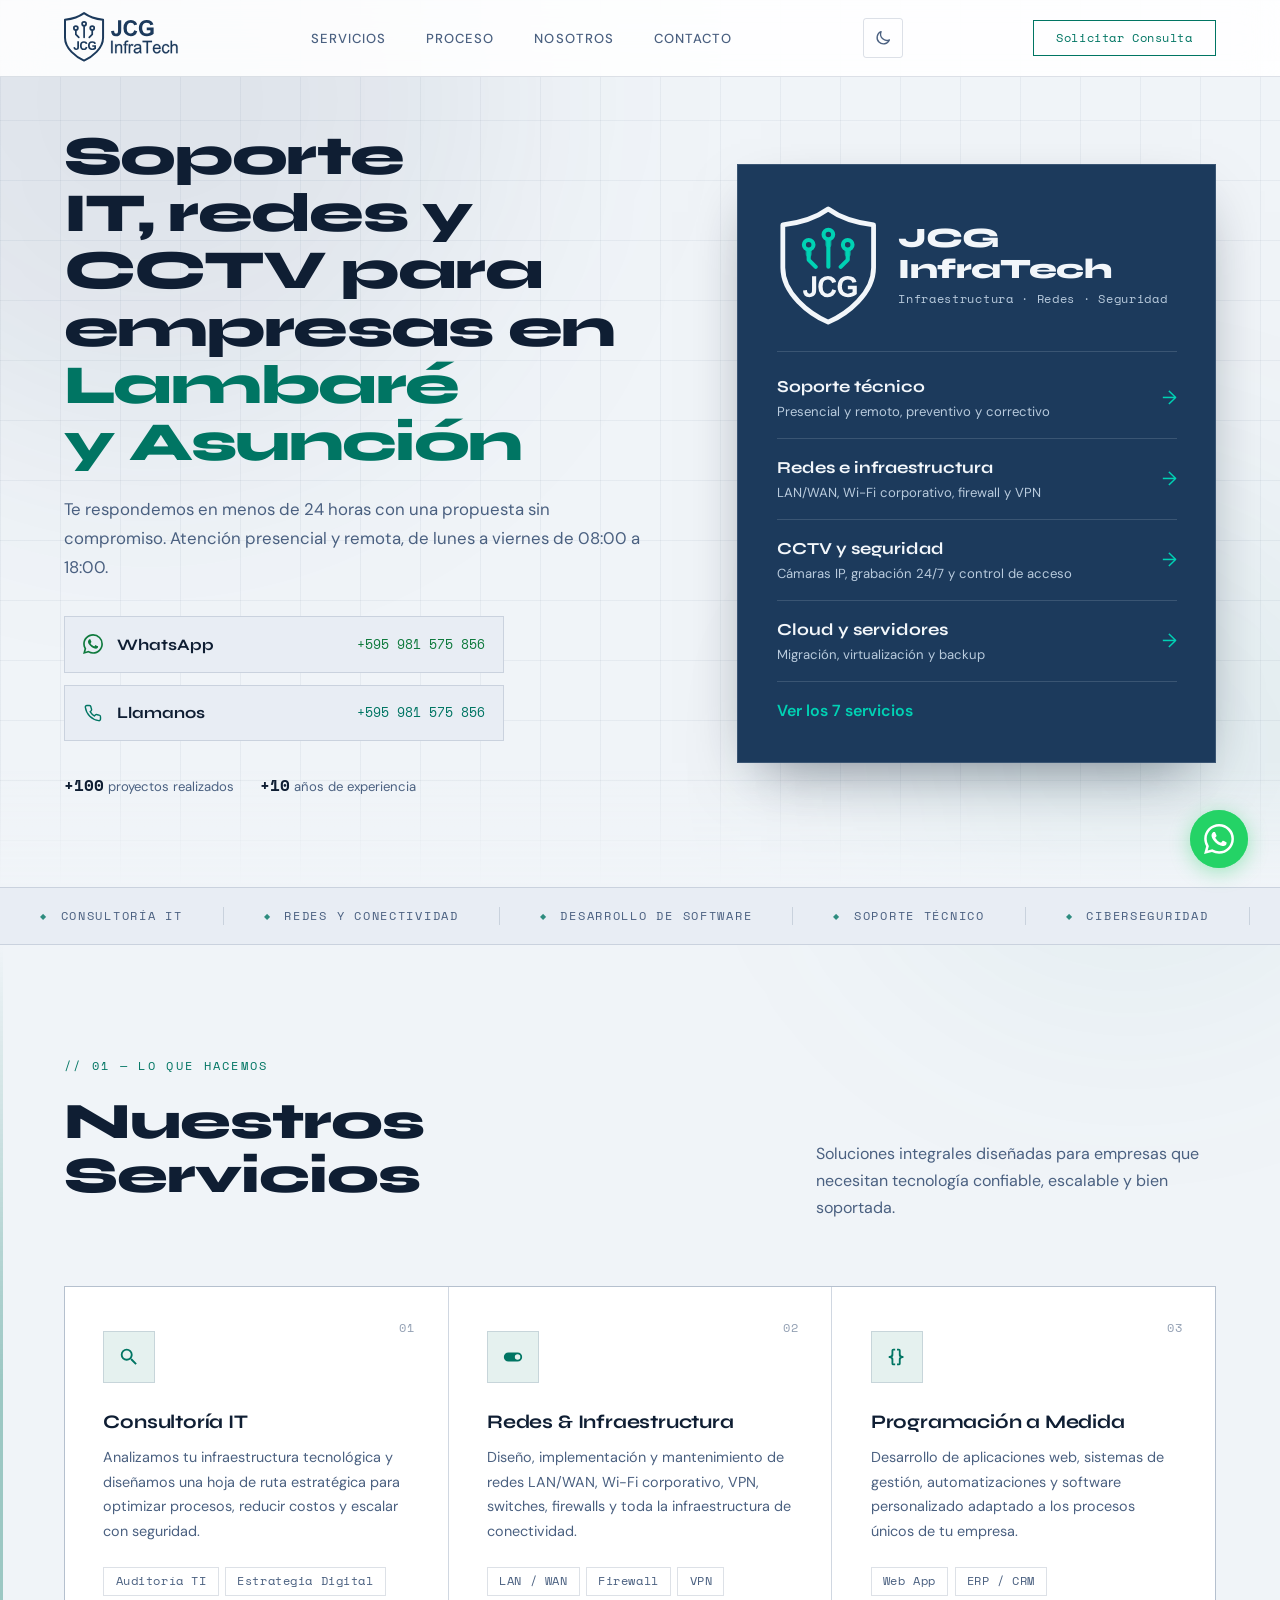
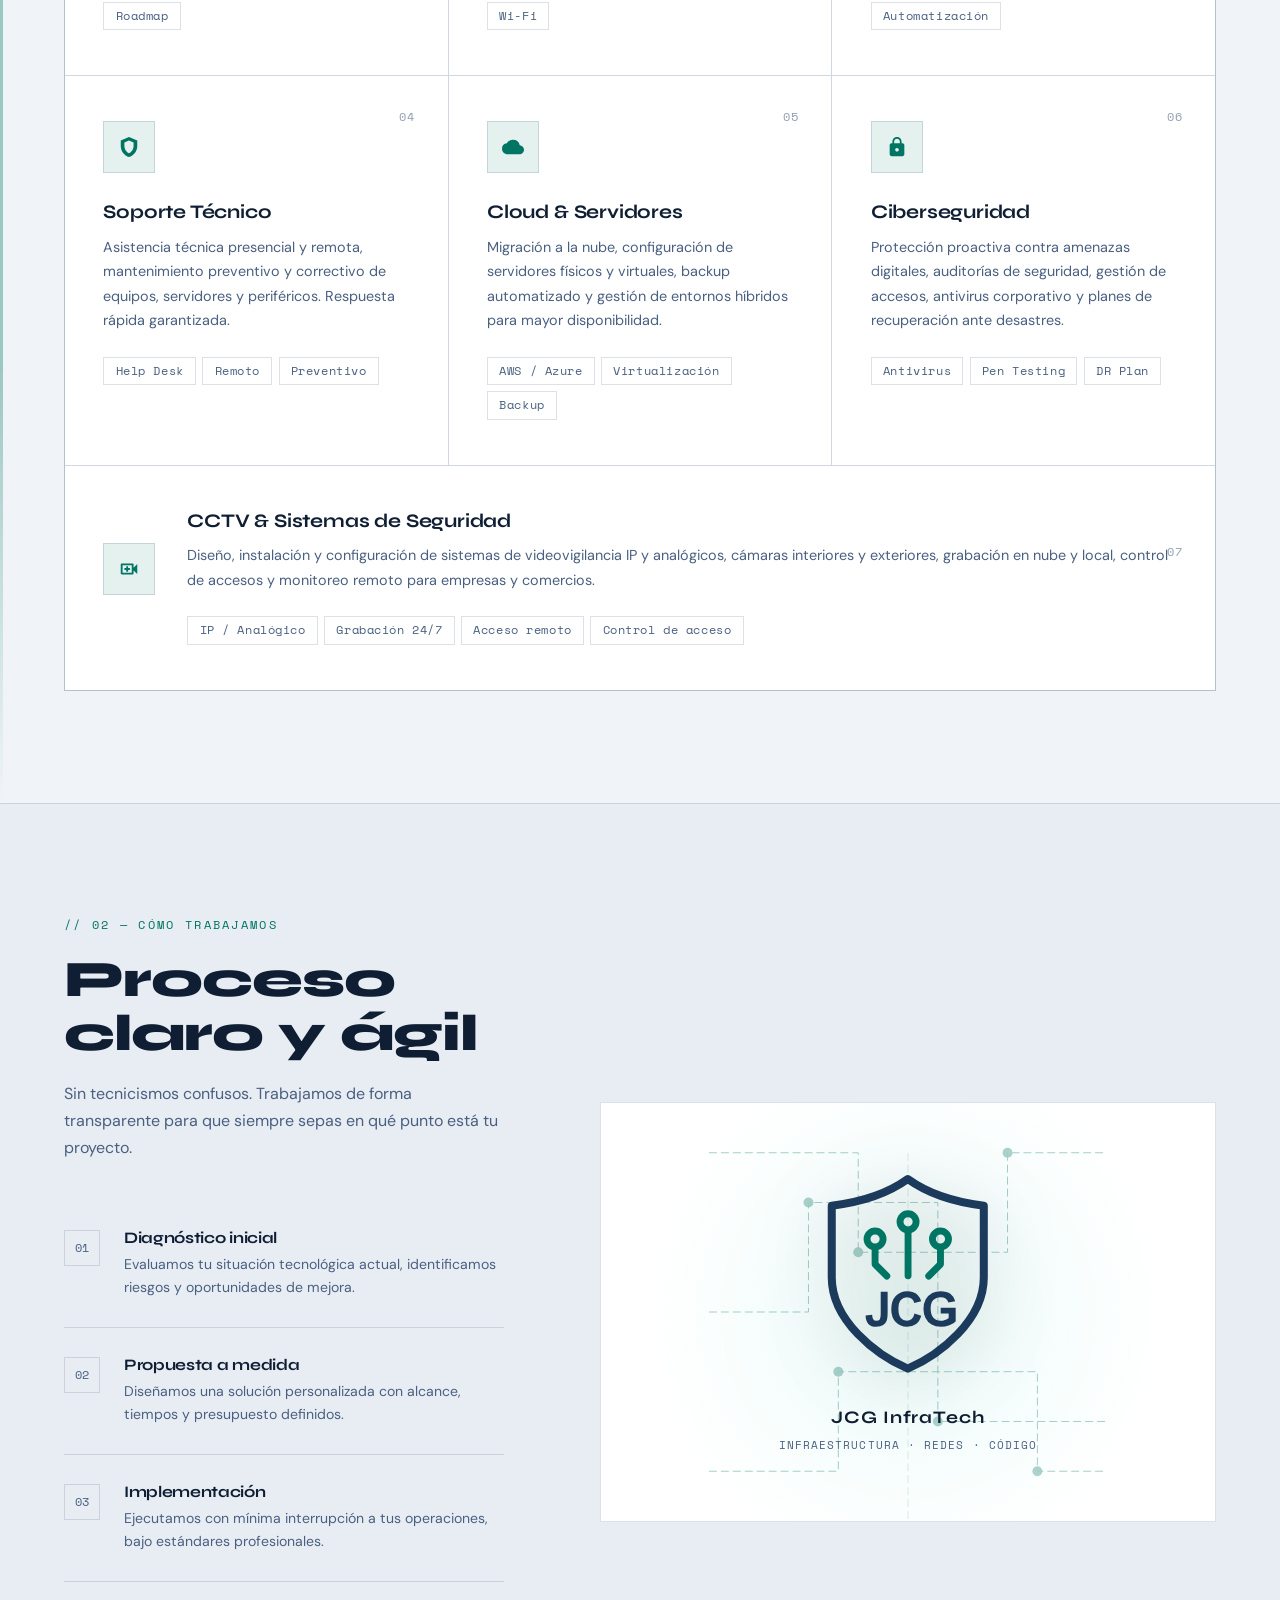
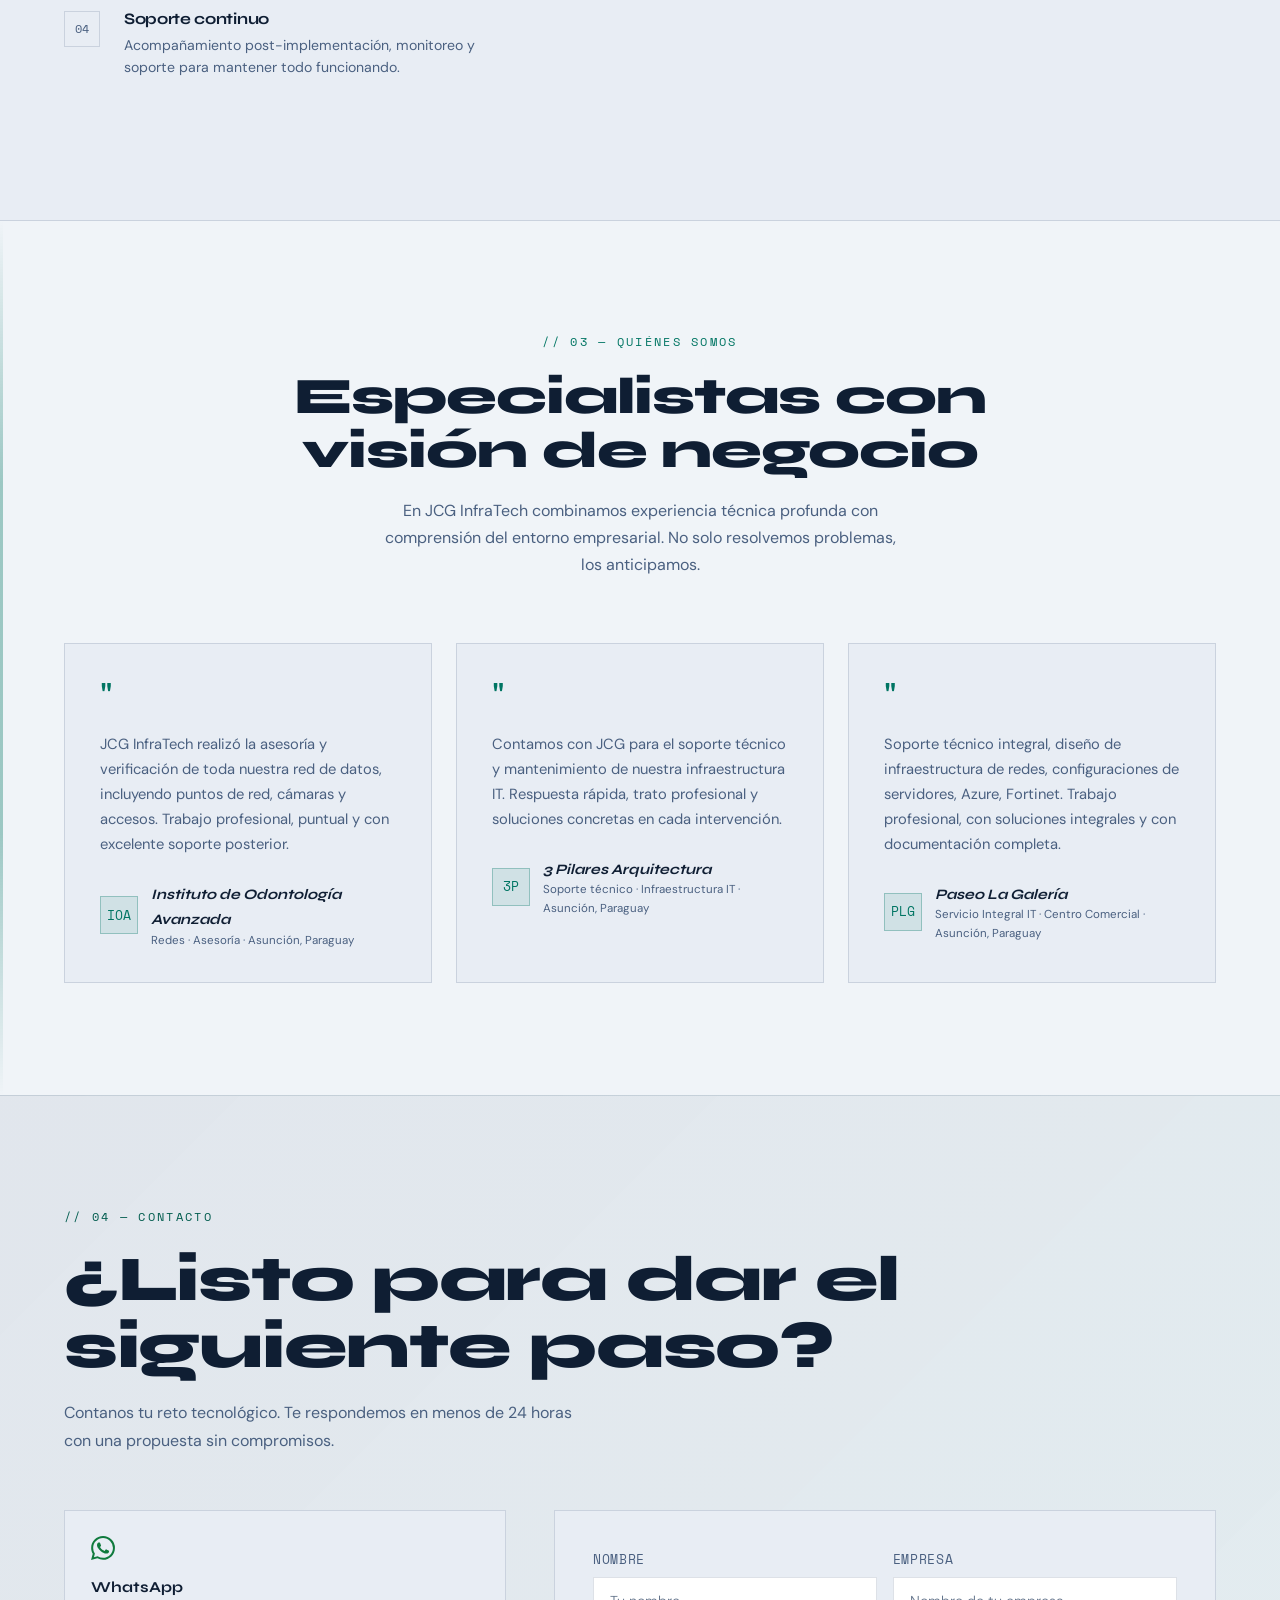
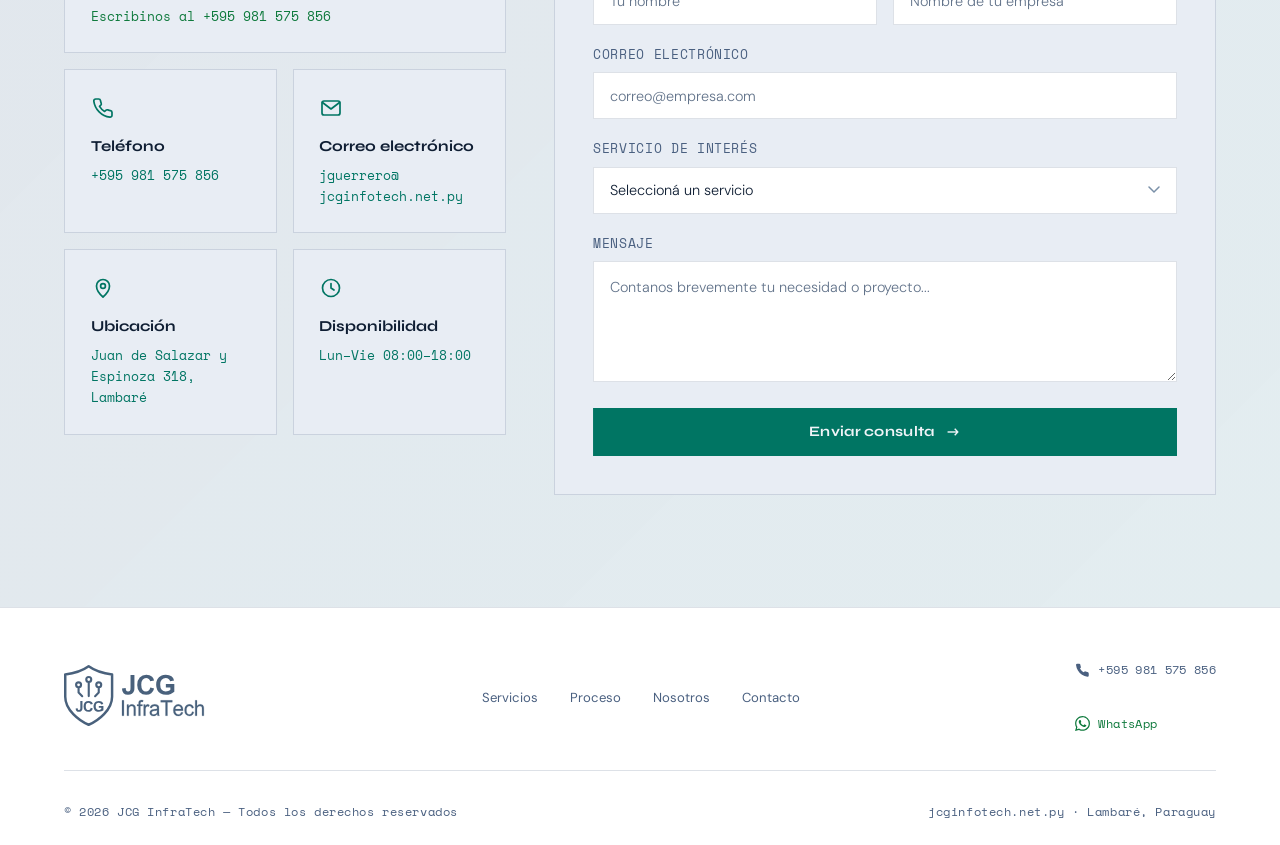
==== commit 1983c62e: "feat: inicio "Local y directo" con panel de marca - Título orientado a búsqueda local: Soporte IT, r" ====
--- a/index.html
+++ b/index.html
@@ -126,7 +126,7 @@
     <link href="https://fonts.googleapis.com/css2?family=Space+Mono:wght@400;700&family=Syne:wght@400;600;700;800&family=DM+Sans:wght@300;400;500&display=swap" rel="stylesheet" />
   </noscript>
 
-  <link rel="stylesheet" href="css/styles.css?v=20261117" />
+  <link rel="stylesheet" href="css/styles.css?v=20261118" />
 </head>
 <body>
 
@@ -184,38 +184,63 @@
        HERO
        ════════════════════════════════ -->
   <section id="hero" aria-labelledby="hero-heading">
-    <p class="hero-tag">Soluciones tecnológicas empresariales</p>
-
-    <h1 id="hero-heading" class="hero-title">
-      Tecnología que<br>
-      <em>impulsa</em> tu<br>
-      <span class="outline">negocio</span>
-    </h1>
-
-    <p class="hero-desc">
-      Consultoría IT, infraestructura de redes, desarrollo a medida y soporte técnico
-      especializado. Todo lo que tu empresa necesita para operar con eficiencia digital.
-    </p>
-
-    <div class="hero-actions">
-      <a href="#servicios" class="btn-primary" data-track="cta_click" data-track-location="hero" data-track-cta="ver_servicios">Ver Servicios</a>
-      <a href="#contacto" class="btn-secondary" data-track="cta_click" data-track-location="hero" data-track-cta="hablar_experto">Hablar con un experto →</a>
-    </div>
-
-    <div class="hero-stats" aria-label="Estadísticas de la empresa">
-      <div class="stat-item">
-        <div class="stat-num">+<span>100</span></div>
-        <div class="stat-label">Proyectos realizados</div>
+    <div class="hero-grid">
+
+      <div class="hero-copy">
+        <h1 id="hero-heading" class="hero-title">
+          Soporte IT, redes y CCTV para empresas&nbsp;en <em>Lambaré y&nbsp;Asunción</em>
+        </h1>
+
+        <p class="hero-desc">
+          Te respondemos en menos de 24 horas con una propuesta sin compromiso.
+          Atención presencial y remota, de lunes a viernes de 08:00 a 18:00.
+        </p>
+
+        <div class="hero-reach">
+          <a class="reach-row reach-row--wa" href="https://wa.me/595981575856?text=Hola%2C%20me%20interesa%20conocer%20m%C3%A1s%20sobre%20sus%20servicios%20de%20IT" target="_blank" rel="noopener noreferrer" data-track="whatsapp_click" data-track-location="hero">
+            <svg viewBox="0 0 24 24" fill="currentColor" width="20" height="20" aria-hidden="true"><path d="M17.472 14.382c-.297-.149-1.758-.867-2.03-.967-.273-.099-.471-.148-.67.15-.197.297-.767.966-.94 1.164-.173.199-.347.223-.644.075-.297-.15-1.255-.463-2.39-1.475-.883-.788-1.48-1.761-1.653-2.059-.173-.297-.018-.458.13-.606.134-.133.298-.347.446-.52.149-.174.198-.298.298-.497.099-.198.05-.371-.025-.52-.075-.149-.669-1.612-.916-2.207-.242-.579-.487-.5-.669-.51-.173-.008-.371-.01-.57-.01-.198 0-.52.074-.792.372-.272.297-1.04 1.016-1.04 2.479 0 1.462 1.065 2.875 1.213 3.074.149.198 2.096 3.2 5.077 4.487.709.306 1.262.489 1.694.625.712.227 1.36.195 1.871.118.571-.085 1.758-.719 2.006-1.413.248-.694.248-1.289.173-1.413-.074-.124-.272-.198-.57-.347m-5.421 7.403h-.004a9.87 9.87 0 0 1-5.031-1.378l-.361-.214-3.741.982.998-3.648-.235-.374a9.86 9.86 0 0 1-1.51-5.26c.001-5.45 4.436-9.884 9.888-9.884 2.64 0 5.122 1.03 6.988 2.898a9.825 9.825 0 0 1 2.893 6.994c-.003 5.45-4.437 9.884-9.885 9.884m8.413-18.297A11.815 11.815 0 0 0 12.05 0C5.495 0 .16 5.335.157 11.892c0 2.096.547 4.142 1.588 5.945L.057 24l6.305-1.654a11.882 11.882 0 0 0 5.683 1.448h.005c6.554 0 11.89-5.335 11.893-11.893a11.821 11.821 0 0 0-3.48-8.413z"/></svg>
+            <span class="reach-label">WhatsApp<span class="sr-only"> (se abre en una pestaña nueva)</span></span>
+            <span class="reach-value">+595 981 575 856</span>
+          </a>
+          <a class="reach-row" href="tel:+595981575856" data-track="phone_click" data-track-location="hero">
+            <svg viewBox="0 0 24 24" width="20" height="20" fill="none" stroke="currentColor" stroke-width="1.7" stroke-linecap="round" stroke-linejoin="round" aria-hidden="true"><path d="M21 16.4v2.9a1.9 1.9 0 0 1-2.1 1.9A18.8 18.8 0 0 1 2.8 5.1 1.9 1.9 0 0 1 4.7 3h2.9a1.9 1.9 0 0 1 1.9 1.6c.1.9.4 1.8.7 2.6a1.9 1.9 0 0 1-.4 2L8.5 10.4a15.2 15.2 0 0 0 5.1 5.1l1.2-1.2a1.9 1.9 0 0 1 2-.4c.8.3 1.7.6 2.6.7a1.9 1.9 0 0 1 1.6 1.8Z"/></svg>
+            <span class="reach-label">Llamanos</span>
+            <span class="reach-value">+595 981 575 856</span>
+          </a>
+        </div>
+
+        <p class="hero-facts">
+          <span><strong>+100</strong> proyectos realizados</span>
+          <span><strong>+10</strong> años de experiencia</span>
+        </p>
       </div>
-      <div class="stat-item">
-        <div class="stat-num">+<span>10</span></div>
-        <div class="stat-label">Años de experiencia</div>
+
+      <div class="hero-brand">
+        <div class="hero-brand__head">
+          <svg class="hero-mark" viewBox="6 6 299 366" aria-hidden="true" focusable="false">
+            <use href="#jcg-shield"/>
+            <g class="hero-mark__trace" fill="none" stroke="currentColor" stroke-width="12" stroke-linecap="round" stroke-linejoin="round">
+              <path d="M156 118 V192"/><path d="M98.5 148 V172 L119 192.5"/><path d="M212.5 148 V172 L192 192.5"/>
+              <circle cx="156" cy="98" r="14"/><circle cx="98.5" cy="128" r="14"/><circle cx="212.5" cy="128" r="14"/>
+            </g>
+            <g class="hero-mark__signal" fill="none" stroke="currentColor" stroke-width="18" stroke-linecap="round">
+              <path pathLength="1" d="M156 118 V192"/><path pathLength="1" d="M98.5 148 V172 L119 192.5"/><path pathLength="1" d="M212.5 148 V172 L192 192.5"/>
+            </g>
+            <use href="#jcg-inner"/>
+          </svg>
+          <p class="hero-brand__name">JCG InfraTech</p>
+          <p class="hero-brand__sub">Infraestructura · Redes · Seguridad</p>
+        </div>
+
+        <nav class="hero-services" aria-label="Servicios principales">
+          <a href="#servicios" data-track="cta_click" data-track-location="hero" data-track-cta="servicio_soporte"><b>Soporte técnico</b><small>Presencial y remoto, preventivo y correctivo</small><span aria-hidden="true">→</span></a>
+          <a href="#servicios" data-track="cta_click" data-track-location="hero" data-track-cta="servicio_redes"><b>Redes e infraestructura</b><small>LAN/WAN, Wi-Fi corporativo, firewall y VPN</small><span aria-hidden="true">→</span></a>
+          <a href="#servicios" data-track="cta_click" data-track-location="hero" data-track-cta="servicio_cctv"><b>CCTV y seguridad</b><small>Cámaras IP, grabación 24/7 y control de acceso</small><span aria-hidden="true">→</span></a>
+          <a href="#servicios" data-track="cta_click" data-track-location="hero" data-track-cta="servicio_cloud"><b>Cloud y servidores</b><small>Migración, virtualización y backup</small><span aria-hidden="true">→</span></a>
+          <a class="hero-services__all" href="#servicios" data-track="cta_click" data-track-location="hero" data-track-cta="ver_servicios">Ver los 7 servicios</a>
+        </nav>
       </div>
-    </div>
-
-    <div class="hero-scroll" aria-hidden="true">
-      <div class="scroll-line"></div>
-      SCROLL
+
     </div>
   </section>
 
--- a/css/styles.css
+++ b/css/styles.css
@@ -47,6 +47,13 @@
 
   /* ── Logo ── */
   --color-logo:       #f2f6fa;
+
+  /* ── Panel de marca (mismo azul del logo en ambos temas) ── */
+  --brand-panel:      #1c3a5c;
+  --brand-ink:        #f2f6fa;   /* 10.7:1 */
+  --brand-muted:      #b9cbdd;   /* 7:1 */
+  --brand-accent:     #00d2b4;   /* 6:1 */
+  --brand-line:       rgba(242, 246, 250, 0.14);
 
   /* ── Estado de error ── */
   --color-error:      #f56450;
@@ -500,7 +507,7 @@
    JCG Info Tech
    ========================================================== */
 
-nav {
+body > nav {
   position: fixed;
   top: 0;
   width: 100%;
@@ -667,54 +674,32 @@
 
 
 /* ==========================================================
-   hero.css — Hero section
-   JCG Info Tech
+   Hero — inicio local con panel de marca
    ========================================================== */
 
 #hero {
   position: relative;
   z-index: var(--z-base);
-  min-height: 100vh;
-  min-height: 100svh;
-  display: flex;
-  flex-direction: column;
-  justify-content: center;
-  padding: 100px var(--page-padding) 6rem;
-}
-
-#hero > :not(.hero-scroll) {
+  padding: 128px var(--page-padding) 5.5rem;
+}
+
+.hero-grid {
   position: relative;
   z-index: 1;
-}
-
-/* ── Eyebrow tag ── */
-.hero-tag {
-  font-family: var(--font-mono);
-  font-size: 0.75rem;
-  color: var(--color-cyan);
-  letter-spacing: 0.2em;
-  text-transform: uppercase;
-  margin-bottom: 1.8rem;
-  display: flex;
+  display: grid;
+  grid-template-columns: minmax(0, 1.12fr) minmax(0, 0.88fr);
+  gap: clamp(2.5rem, 5vw, 5rem);
   align-items: center;
-  gap: 0.8rem;
-}
-
-.hero-tag::before {
-  content: '';
-  display: block;
-  width: 32px;
-  height: 1px;
-  background: var(--color-cyan);
-}
-
-/* ── Main heading ── */
+  max-width: var(--max-width);
+}
+
+/* ── Columna de texto ── */
 .hero-title {
-  font-size: clamp(2.25rem, 10vw, 6.5rem);
+  font-size: clamp(2.1rem, 4.3vw, 3.9rem);
   font-weight: 800;
-  line-height: 0.95;
+  line-height: 1.04;
   letter-spacing: -0.03em;
-  max-width: 800px;
+  text-wrap: balance;
   margin-bottom: 1.5rem;
 }
 
@@ -723,99 +708,212 @@
   color: var(--color-cyan);
 }
 
-.hero-title .outline {
-  -webkit-text-stroke: 1px var(--outline-stroke);
-  color: transparent;
-}
-
-/* ── Description ── */
 .hero-desc {
   color: var(--color-muted);
   font-size: var(--text-lg);
-  max-width: 520px;
+  max-width: 48ch;
   line-height: 1.7;
-  margin-bottom: 2.8rem;
-}
-
-/* ── CTA row ── */
-.hero-actions {
-  display: flex;
-  gap: 1rem;
+  margin-bottom: 2.2rem;
+}
+
+.hero-reach {
+  display: grid;
+  gap: 0.75rem;
+  max-width: 440px;
+}
+
+.reach-row {
+  display: grid;
+  grid-template-columns: auto 1fr auto;
+  align-items: center;
+  gap: 0.9rem;
+  min-height: 56px;
+  padding: 0.9rem 1.1rem;
+  background: var(--color-panel);
+  border: 1px solid var(--color-border);
+  color: var(--color-white);
+  transition: border-color var(--transition-fast), transform var(--transition-fast);
+}
+
+.reach-row svg {
+  color: var(--color-cyan);
+}
+
+.reach-label {
+  font-family: var(--font-display);
+  font-weight: 700;
+}
+
+.reach-value {
+  font-family: var(--font-mono);
+  font-size: var(--text-sm);
+  color: var(--color-cyan);
+  font-variant-numeric: tabular-nums;
+}
+
+.reach-row--wa svg,
+.reach-row--wa .reach-value {
+  color: var(--color-wa);
+}
+
+.reach-row:hover {
+  border-color: var(--color-cyan-mid);
+  transform: translateY(-2px);
+}
+
+.hero-facts {
+  display: flex;
   flex-wrap: wrap;
-}
-
-/* ── Stats row ── */
-.hero-stats {
-  display: flex;
-  gap: 3rem;
-  margin-top: 5rem;
-  flex-wrap: wrap;
-}
-
-.stat-num {
+  gap: 0.5rem 1.6rem;
+  margin-top: 2rem;
+  color: var(--color-muted);
+  font-size: var(--text-sm);
+}
+
+.hero-facts strong {
   font-family: var(--font-mono);
-  font-size: 2rem;
+  font-size: 1rem;
+  color: var(--color-white);
+}
+
+/* ── Panel de marca: mismo azul del logo en ambos temas ── */
+.hero-brand {
+  background: var(--brand-panel);
+  color: var(--brand-ink);
+  border: 1px solid var(--brand-line);
+  padding: clamp(1.6rem, 3vw, 2.4rem);
+  box-shadow: 0 24px 60px -24px rgba(10, 22, 40, 0.55);
+}
+
+.hero-brand__head {
+  display: grid;
+  grid-template-columns: auto 1fr;
+  column-gap: 1.2rem;
+  align-items: center;
+  padding-bottom: 1.4rem;
+  margin-bottom: 0.4rem;
+  border-bottom: 1px solid var(--brand-line);
+}
+
+.hero-mark {
+  grid-row: span 2;
+  display: block;
+  width: clamp(78px, 8vw, 104px);
+  height: auto;
+  aspect-ratio: 299 / 366;
+  color: var(--brand-ink);
+}
+
+.hero-mark__trace,
+.hero-mark__signal {
+  color: var(--brand-accent);
+}
+
+.hero-mark__signal {
+  opacity: 0.6;
+}
+
+.hero-mark__signal > * {
+  stroke-dasharray: 0.12 1;
+  stroke-dashoffset: 1.12;
+  animation: heroSignal 3.2s cubic-bezier(0.65, 0, 0.35, 1) infinite;
+}
+
+.hero-mark__signal > :nth-child(2) { animation-delay: 0.5s; }
+.hero-mark__signal > :nth-child(3) { animation-delay: 1s; }
+
+@keyframes heroSignal {
+  to { stroke-dashoffset: 0; }
+}
+
+.hero-brand__name {
+  font-family: var(--font-display);
+  font-weight: 800;
+  font-size: clamp(1.4rem, 2.2vw, 1.9rem);
+  letter-spacing: -0.02em;
+  line-height: 1.1;
+  align-self: end;
+}
+
+.hero-brand__sub {
+  font-family: var(--font-mono);
+  font-size: var(--text-xs);
+  color: var(--brand-muted);
+  letter-spacing: 0.06em;
+  align-self: start;
+  margin-top: 0.35rem;
+}
+
+.hero-services {
+  display: grid;
+}
+
+.hero-services a {
+  display: grid;
+  grid-template-columns: 1fr auto;
+  column-gap: 1rem;
+  padding: 1rem 0;
+  border-bottom: 1px solid var(--brand-line);
+}
+
+.hero-services b {
+  font-family: var(--font-display);
   font-weight: 700;
-  color: var(--color-white);
-  line-height: 1;
-}
-
-.stat-num span {
-  color: var(--color-cyan);
-}
-
-.stat-label {
-  font-size: var(--text-xs);
-  color: var(--color-muted);
-  text-transform: uppercase;
-  letter-spacing: 0.1em;
-  margin-top: 0.3rem;
-}
-
-/* ── Scroll hint ── */
-.hero-scroll {
-  position: absolute;
-  bottom: 2.5rem;
-  left: var(--page-padding);
-  display: flex;
-  align-items: center;
-  gap: 0.8rem;
-  color: var(--color-muted);
-  font-size: var(--text-xs);
-  font-family: var(--font-mono);
-  letter-spacing: 0.1em;
-}
-
-.scroll-line {
-  width: 40px;
-  height: 1px;
-  background: linear-gradient(90deg, transparent, var(--color-muted));
-  animation: scrollPulse 2s ease-in-out infinite;
-}
-
-@keyframes scrollPulse {
-  0%, 100% { opacity: 0.4; }
-  50%       { opacity: 1;   }
-}
-
-/* ── Responsive ── */
-@media (max-width: 768px) {
-  /* Deja libre la zona del botón flotante de WhatsApp */
-  .hero-stats {
-    gap: 1.5rem;
-    padding-right: 4.5rem;
-  }
-
-  .hero-scroll {
-    display: none;
-  }
-}
-
-/* ══════════════════════════════════
-   HERO — mejoras visuales
-   ══════════════════════════════════ */
-
-/* Gradiente sutil en la parte inferior del hero para transición suave */
+  font-size: 1.05rem;
+}
+
+.hero-services small {
+  grid-column: 1;
+  color: var(--brand-muted);
+  font-size: var(--text-sm);
+}
+
+.hero-services span {
+  grid-row: 1 / span 2;
+  grid-column: 2;
+  align-self: center;
+  color: var(--brand-accent);
+  font-size: 1.2rem;
+  transition: transform var(--transition-fast);
+}
+
+.hero-services a:hover span {
+  transform: translateX(4px);
+}
+
+.hero-services a:focus-visible {
+  outline-color: var(--brand-accent);
+}
+
+.hero-services .hero-services__all {
+  display: block;
+  border-bottom: 0;
+  padding-bottom: 0;
+  color: var(--brand-accent);
+  font-weight: 600;
+}
+
+/* ── Entrada ── */
+.hero-copy > * {
+  animation: fadeInLeft 0.8s cubic-bezier(0.16, 1, 0.3, 1) both;
+}
+
+.hero-copy > :nth-child(2) { animation-delay: 0.08s; }
+.hero-copy > :nth-child(3) { animation-delay: 0.16s; }
+.hero-copy > :nth-child(4) { animation-delay: 0.24s; }
+
+@keyframes fadeInLeft {
+  from {
+    opacity: 0;
+    transform: translateX(-20px);
+  }
+  to {
+    opacity: 1;
+    transform: translateX(0);
+  }
+}
+
+/* Gradiente sutil al pie del hero */
 #hero::after {
   content: '';
   position: absolute;
@@ -826,57 +924,46 @@
   z-index: 0;
 }
 
-/* Stats con separador mejorado */
-.stat-item {
-  position: relative;
-}
-
-.stat-item + .stat-item::before {
-  content: '';
-  position: absolute;
-  left: -1.5rem;
-  top: 50%;
-  transform: translateY(-50%);
-  height: 36px;
-  width: 1px;
-  background: var(--color-border);
-}
-
-/* Tag de eyebrow con animación de entrada */
-.hero-tag {
-  animation: fadeInLeft 0.8s ease both;
-}
-
-.hero-title {
-  animation: fadeInLeft 0.8s ease 0.1s both;
-}
-
-.hero-desc {
-  animation: fadeInLeft 0.8s ease 0.2s both;
-}
-
-.hero-actions {
-  animation: fadeInLeft 0.8s ease 0.3s both;
-}
-
-@keyframes fadeInLeft {
-  from {
-    opacity: 0;
-    transform: translateX(-20px);
-  }
-  to {
-    opacity: 1;
-    transform: translateX(0);
+/* ── Responsive ── */
+@media (max-width: 960px) {
+  .hero-grid {
+    grid-template-columns: 1fr;
+  }
+
+  .hero-brand {
+    max-width: 560px;
+  }
+}
+
+@media (max-width: 768px) {
+  #hero {
+    padding-top: 104px;
+    padding-bottom: 4rem;
+  }
+
+  /* Deja libre la zona del botón flotante de WhatsApp */
+  .hero-reach {
+    padding-right: 4.25rem;
+  }
+
+  .reach-row {
+    grid-template-columns: auto 1fr;
+    row-gap: 0.1rem;
+  }
+
+  .reach-row svg {
+    grid-row: span 2;
   }
 }
 
 @media (prefers-reduced-motion: reduce) {
-  .hero-tag,
-  .hero-title,
-  .hero-desc,
-  .hero-actions,
-  .scroll-line {
+  .hero-copy > *,
+  .hero-mark__signal > * {
     animation: none;
+  }
+
+  .hero-mark__signal {
+    display: none;
   }
 }
 
@@ -1477,9 +1564,6 @@
     align-items: flex-start;
   }
 
-  .hero-stats {
-    gap: 1.5rem;
-  }
 }
 
 /* ══════════════════════════════════
